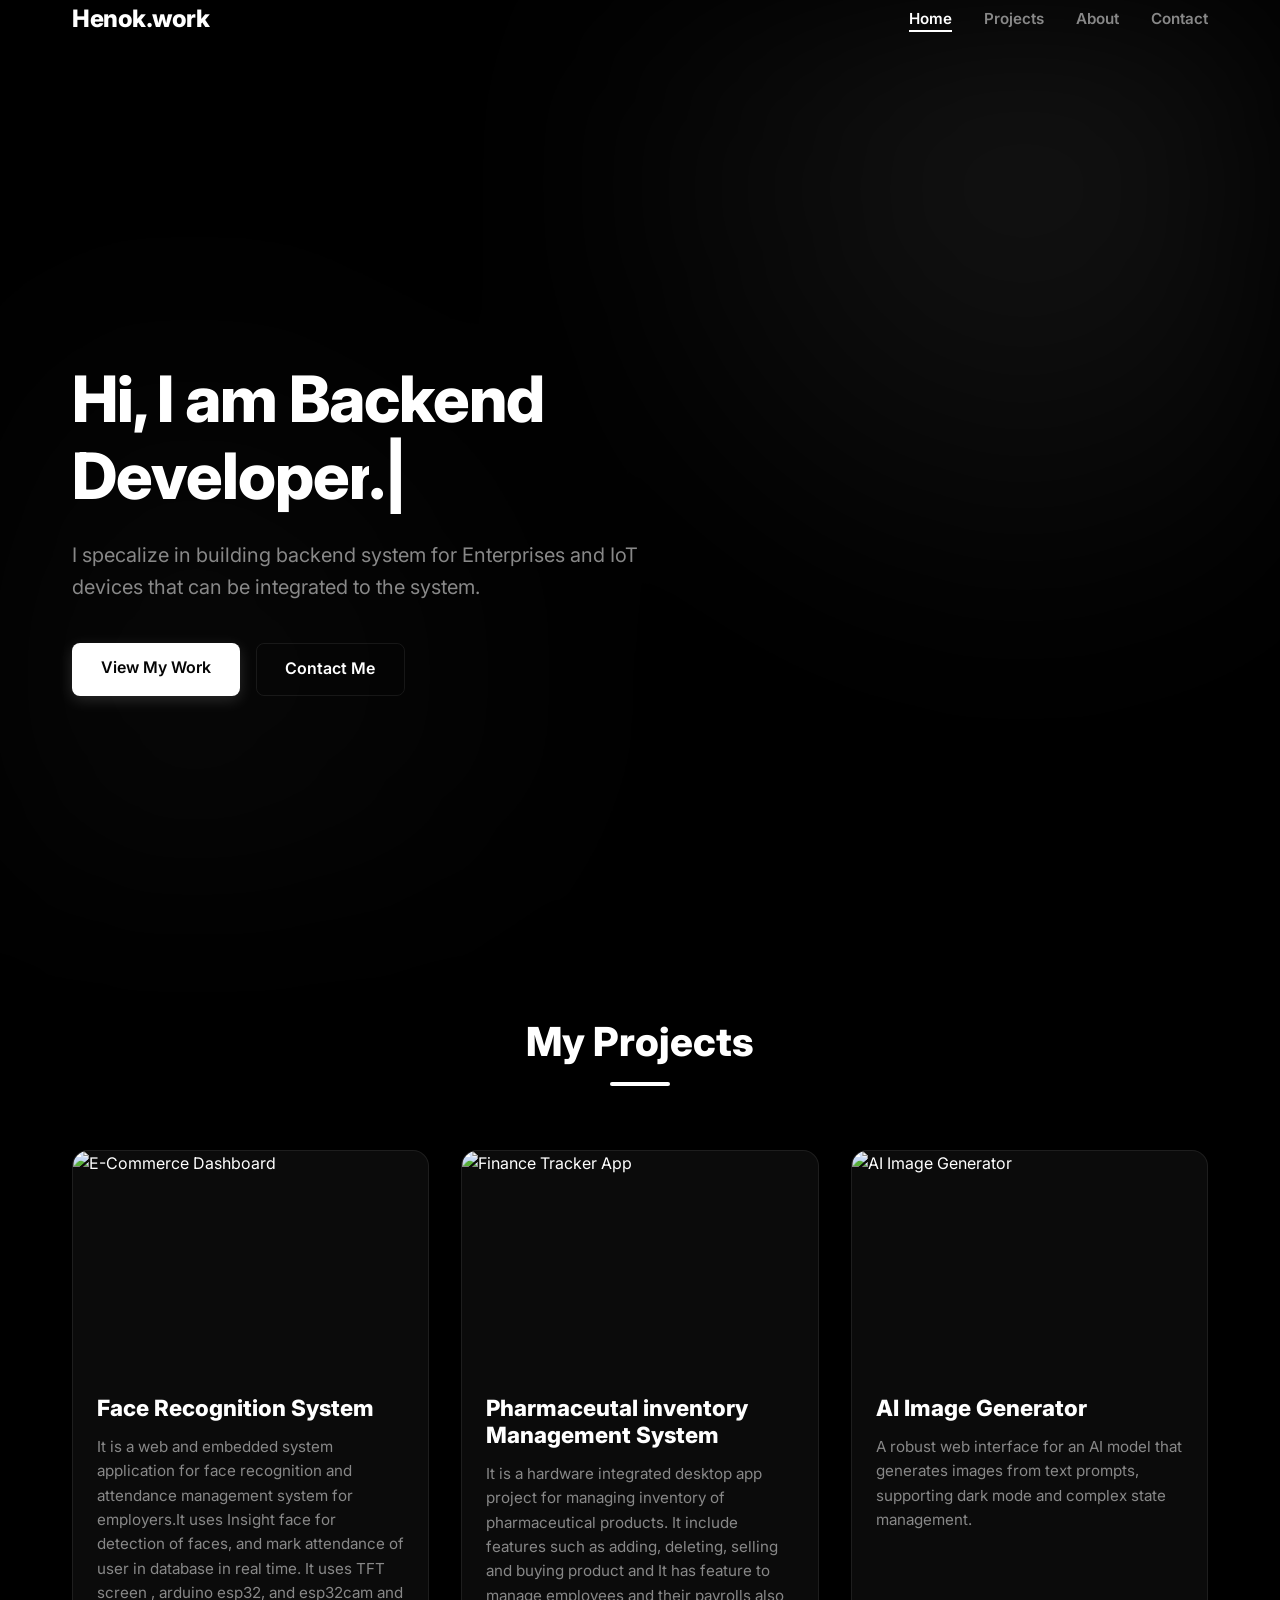
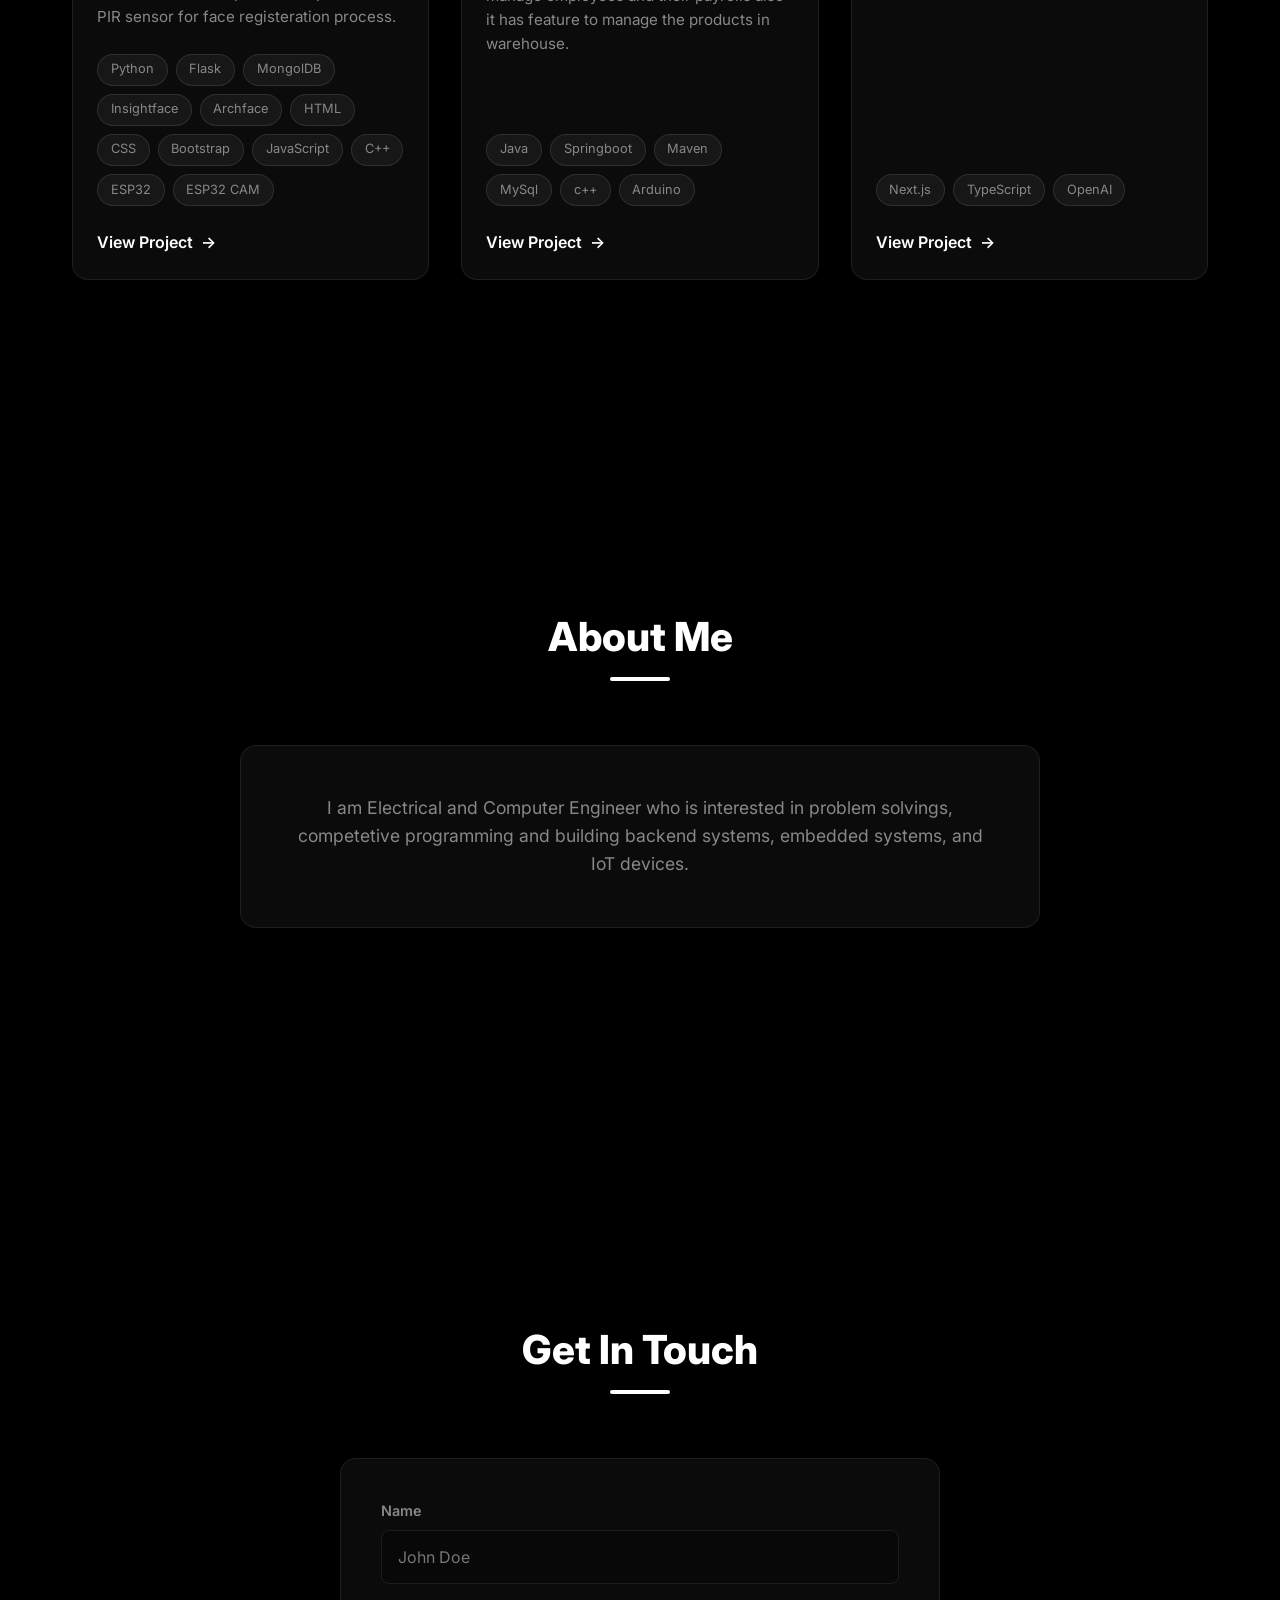
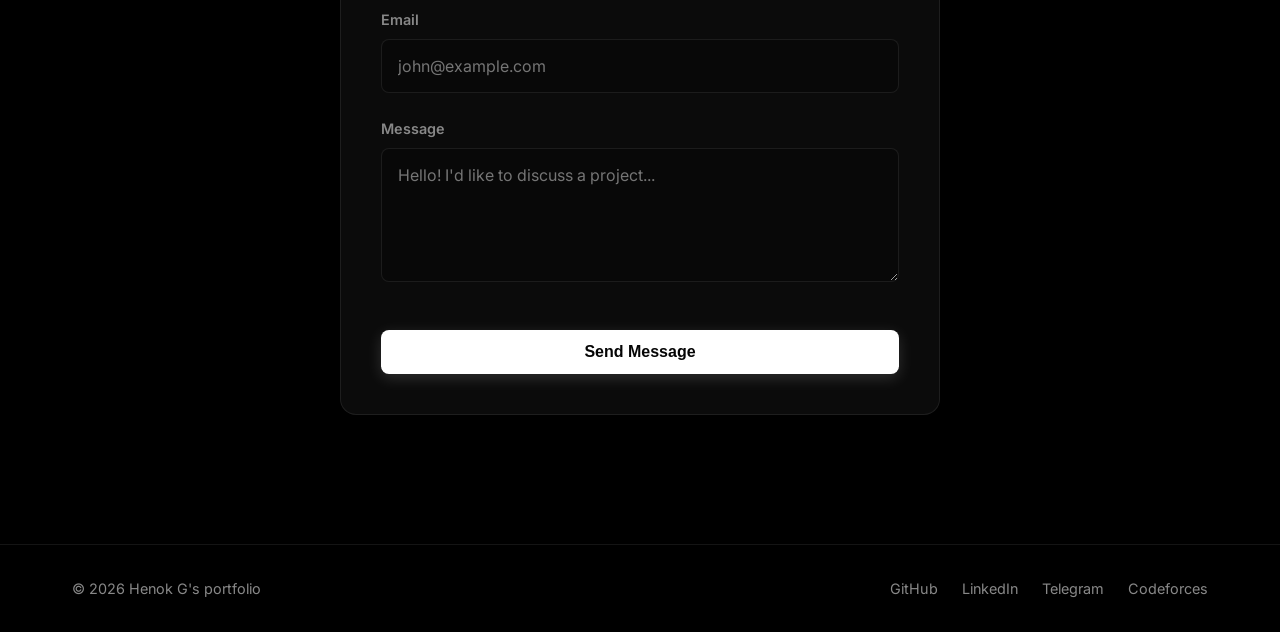
==== index.html @ 4f3e9f21 "minor fixes" ====
<!DOCTYPE html>
<html lang="en">
<head>
    <meta charset="UTF-8">
    <meta name="viewport" content="width=device-width, initial-scale=1.0">
    <title>Henok's.work</title>
    <link href="https://fonts.googleapis.com/css2?family=Inter:wght@300;400;600;800&display=swap" rel="stylesheet">
    <link rel="stylesheet" href="styles.css">
</head>
<body>
    <div class="scroll-progress"></div>
    <div class="background-mesh"></div

    <header class="glass-nav">
        <div class="nav-container">
            <a href="#home" class="logo">Henok.work</a>
            <nav>
                <ul class="nav-links">
                    <li><a href="#home">Home</a></li>
                    <li><a href="#projects">Projects</a></li>
                    <li><a href="#about">About</a></li>
                    <li><a href="#contact">Contact</a></li>
                </ul>
            </nav>
        </div>
    </header>

    <main>
        <section id="home" class="hero hidden">
            <div class="hero-content">
            <h1 class="headline"><span class="accent-text"></span></h1>
                <p class="bio">I specalize in building backend system for Enterprises and IoT devices that can be integrated to the system.</p>
                <div class="hero-actions">
                    <a href="#projects" class="btn primary-btn">View My Work</a>
                    <a href="#contact" class="btn secondary-btn">Contact Me</a>
                </div>
            </div>
        </section>

        <section id="projects" class="projects">
            <div class="section-header hidden">
                <h2>My Projects</h2>
                <div class="header-line"></div>
            </div>
            
            <div class="project-grid">
                <!-- Project Card 1 -->
                <div class="project-card hidden">
                    <div class="card-image-wrapper">
                        <img src="https://images.unsplash.com/photo-1555066931-4365d14bab8c?auto=format&fit=crop&q=80&w=800" alt="E-Commerce Dashboard" class="card-image">
                    </div>
                    <div class="card-content">
                        <h3>Face Recognition System</h3>
                        <p>
                            It is a web and embedded system application for face recognition and attendance management system for employers.It uses Insight face for detection 
                            of faces, and mark attendance of user in database in real time. It uses TFT screen , arduino esp32, and esp32cam and PIR sensor for face registeration process.
                        </p>
                        <div class="tags">
                            <span class="tag">Python</span>
                            <span class="tag">Flask</span>
                            <span class="tag">MongolDB</span>
                            <span class="tag">Insightface</span>
                            <span class="tag">Archface</span>
                            <span class="tag">HTML</span>
                            <span class="tag">CSS</span>
                            <span class="tag">Bootstrap</span>
                            <span class="tag">JavaScript</span>
                            <span class="tag">C++</span>
                            <span class="tag">ESP32</span>
                            <span class="tag">ESP32 CAM</span>
                        </div>
                        <a href="https://github.com/face-recognition-attendance-system1/class_attendance_system" class="view-project-link">View Project <span>&rarr;</span></a>
                    </div>
                </div>

                <!-- Project Card 2 -->
                <div class="project-card hidden" style="transition-delay: 100ms;">
                    <div class="card-image-wrapper">
                        <img src="https://images.unsplash.com/photo-1498050108023-c5249f4df085?auto=format&fit=crop&q=80&w=800" alt="Finance Tracker App" class="card-image">
                    </div>
                    <div class="card-content">
                        <h3>Pharmaceutal inventory Management System</h3>
                        <p>It is a hardware integrated desktop app project for managing  inventory of  pharmaceutical products. It  include features such as adding, deleting, selling and buying product 
                            and It has feature to manage employees and their payrolls also it has feature to manage the products in warehouse.
                        </p>
                        <div class="tags">
                            <span class="tag">Java</span>
                            <span class="tag">Springboot</span>
                            <span class="tag">Maven</span>
                            <span class="tag">MySql</span>
                            <span class="tag">c++</span>
                            <span class="tag">Arduino</span>
                        </div>
                        <a href="https://github.com/Henok0728/Pharmaceutal-inventory-management-system/" class="view-project-link">View Project <span>&rarr;</span></a>
                    </div>
                </div>

                <!-- Project Card 3 -->
                <div class="project-card hidden" style="transition-delay: 200ms;">
                    <div class="card-image-wrapper">
                        <img src="https://images.unsplash.com/photo-1551288049-bebda4e38f71?auto=format&fit=crop&q=80&w=800" alt="AI Image Generator" class="card-image">
                    </div>
                    <div class="card-content">
                        <h3>AI Image Generator</h3>
                        <p>A robust web interface for an AI model that generates images from text prompts, supporting dark mode and complex state management.</p>
                        <div class="tags">
                            <span class="tag">Next.js</span>
                            <span class="tag">TypeScript</span>
                            <span class="tag">OpenAI</span>
                        </div>
                        <a href="#" class="view-project-link">View Project <span>&rarr;</span></a>
                    </div>
                </div>
            </div>
        </section>

        <section id="about" class="about hidden">
            <div class="section-header">
                <h2>About Me</h2>
                <div class="header-line"></div>
            </div>
            <div class="about-content">
                <p>I am Electrical and Computer Engineer who is interested in problem solvings, competetive programming and building backend systems, embedded systems, and IoT devices.</p>
        </section>

        <section id="contact" class="contact hidden">
            <div class="section-header">
                <h2>Get In Touch</h2>
                <div class="header-line"></div>
            </div>
            <div class="contact-container">
                <form class="contact-form">
                    <div class="input-group">
                        <label for="name">Name</label>
                        <input type="text" id="name" required placeholder="John Doe">
                    </div>
                    <div class="input-group">
                        <label for="email">Email</label>
                        <input type="email" id="email" required placeholder="john@example.com">
                    </div>
                    <div class="input-group">
                        <label for="message">Message</label>
                        <textarea id="message" rows="5" required placeholder="Hello! I'd like to discuss a project..."></textarea>
                    </div>
                    <button type="submit" class="btn primary-btn submit-btn">Send Message</button>
                </form>
            </div>
        </section>
    </main>

    <footer>
        <div class="footer-content">
            <p>&copy; 2026 Henok G's portfolio</p>
            <div class="social-links">
                <a href="https://github.com/Henok0728">GitHub</a>
                <a href="https://www.linkedin.com/in/henokgizawnigatu">LinkedIn</a>
                <a href="https://t.me/henokastr">Telegram</a>
                <a href="https://codeforces.com/profile/henok.ugr-0728-16">Codeforces</a>
                
             
            </div>
        </div>
    </footer>

    <script src="script.js"></script>
</body>
</html>
---- styles.css ----
:root {
    /* Pure Monochromatic Base */
    --bg-color: #000000; /* Absolute pitch black */
    --surface-color: rgba(15, 15, 15, 0.75); /* Deep charcoal surface */
    --surface-border: rgba(255, 255, 255, 0.08); /* Subtle white border line */

    --text-primary: #ffffff; /* Stark white */
    --text-secondary: #888888; /* Mid-tone gray for balance */
    --text-disabled: #444444; /* Dark gray for muted elements */

    --accent-color: #ffffff; /* White is the new high-contrast accent */
    --accent-glow: rgba(255, 255, 255, 0.15); /* Soft, elegant white mist instead of neon */
    --accent-hover: #e5e5e5; /* Off-white / light gray for interactive states */


    --gradient-text: linear-gradient(180deg, #ffffff 0%, #a3a3a3 100%); /* Premium metallic text gradient */
    --gradient-surface: linear-gradient(135deg, rgba(255, 255, 255, 0.05) 0%, rgba(255, 255, 255, 0.01) 100%); /* Glossy glassmorphism */
    --gradient-glow: linear-gradient(90deg, rgba(255, 255, 255, 0.1) 0%, rgba(255, 255, 255, 0) 100%);

    --nav-height: 80px;
    --font-family: 'Inter', sans-serif;
    --transition-smooth: 0.4s cubic-bezier(0.25, 1, 0.5, 1);
}
* {
    margin: 0;
    padding: 0;
    box-sizing: border-box;
}

html {
    scroll-behavior: smooth;
    scrollbar-width: none; /* Firefox */
    -ms-overflow-style: none; /* Internet Explorer 10+ */
}

/* Hide scrollbar for Chrome, Safari and Opera */
html::-webkit-scrollbar {
    display: none;
}

body {
    font-family: var(--font-family);
    background-color: var(--bg-color);
    color: var(--text-primary);
    line-height: 1.6;
    overflow-x: hidden;
    position: relative;
}

/* Background Animated Gradient Mesh */
.background-mesh {
    position: fixed;
    top: 0;
    left: 0;
    width: 100vw;
    height: 100vh;
    z-index: -1;
    /* Pure monochromatic ambient lighting */
    background: 
        /* Soft, bright white spotlight from the top right */
        radial-gradient(circle at 80% 20%, rgba(255, 255, 255, 0.08) 0%, transparent 40%),
        /* Deep, velvety dark-gray glow from the bottom left to add depth */
        radial-gradient(circle at 15% 75%, rgba(255, 255, 255, 0.03) 0%, transparent 35%),
        /* Base background color injection */
        var(--bg-color);
    filter: blur(80px); /* Slightly increased blur for an ultra-smooth silk effect */
    animation: meshFlow 25s ease-in-out infinite alternate;
}

@keyframes meshFlow {
    0% {
        background-position: 0% 0%;
        transform: scale(1);
    }
    50% {
        /* Gently shifts the light source locations over time */
        background-position: 10% -5%;
        transform: scale(1.05); /* Subtle pulsing depth */
    }
    100% {
        background-position: -5% 10%;
        transform: scale(0.98);
    }
}

@keyframes meshFlow {
    0% { transform: scale(1) translate(0, 0); }
    50% { transform: scale(1.1) translate(5%, 5%); }
    100% { transform: scale(1) translate(-5%, -5%); }
}

/* Scroll Progress Bar */
.scroll-progress {
    position: fixed;
    top: 0;
    left: 0;
    height: 4px;
    background: linear-gradient(90deg, #38bdf8, var(--accent-color));
    width: 0%;
    z-index: 1000;
    transition: width 0.1s ease;
}

/* Typography */
h1, h2, h3 {
    font-weight: 800;
    line-height: 1.2;
}

.accent-text {
    background:  var(--accent-color);
    -webkit-background-clip: text;
    -webkit-text-fill-color: transparent;
}

/* Header / Glassmorphism Nav */
.glass-nav {
    position: fixed;
    top: 0;
    width: 100%;
    height: var(--nav-height);
    background: rgba(5, 5, 5, 0.7);
    backdrop-filter: blur(12px);
    -webkit-backdrop-filter: blur(12px);
    border-bottom: 1px solid var(--surface-border);
    z-index: 100;
    transition: var(--transition-smooth);
}

.nav-container {
    max-width: 1200px;
    margin: 0 auto;
    padding: 0 2rem;
    height: 100%;
    display: flex;
    justify-content: space-between;
    align-items: center;
}

.logo {
    font-size: 1.5rem;
    font-weight: 800;
    color: var(--text-primary);
    text-decoration: none;
    letter-spacing: -0.5px;
}

.nav-links {
    list-style: none;
    display: flex;
    gap: 2rem;
}

.nav-links a {
    color: var(--text-secondary);
    text-decoration: none;
    font-weight: 600;
    font-size: 0.95rem;
    transition: color 0.3s ease;
    position: relative;
}

.nav-links a:hover, .nav-links a.active {
    color: var(--text-primary);
}

.nav-links a::after {
    content: '';
    position: absolute;
    bottom: -4px;
    left: 0;
    width: 0;
    height: 2px;
    background: var(--accent-color);
    transition: width 0.3s ease;
}

.nav-links a:hover::after, .nav-links a.active::after {
    width: 100%;
}

/* Main Layout */
main {
    max-width: 1200px;
    margin: 0 auto;
    padding: 0 2rem;
}

section {
    min-height: 100vh;
    padding-top: var(--nav-height);
    display: flex;
    flex-direction: column;
    justify-content: center;
}

.section-header {
    margin-bottom: 4rem;
    text-align: center;
}

.section-header h2 {
    font-size: 2.5rem;
    margin-bottom: 1rem;
}

.header-line {
    width: 60px;
    height: 4px;
    background: var(--accent-color);
    margin: 0 auto;
    border-radius: 2px;
}

/* Buttons */
.btn {
    display: inline-block;
    padding: 0.8rem 1.8rem;
    border-radius: 8px;
    font-weight: 600;
    text-decoration: none;
    transition: all 0.3s ease;
    cursor: pointer;
    border: none;
    font-size: 1rem;
}

.primary-btn {
    background: var(--accent-color);
    color: #050505;
    box-shadow: 0 4px 15px var(--accent-glow);
}

.primary-btn:hover {
    background: var(--accent-hover);
    transform: translateY(-2px);
    box-shadow: 0 6px 20px var(--accent-glow);
}

.secondary-btn {
    background: transparent;
    color: var(--text-primary);
    border: 1px solid var(--surface-border);
}

.secondary-btn:hover {
    border-color: var(--accent-color);
    background: rgba(139, 92, 246, 0.1);
}

/* Hero Section */
.hero-content {
    max-width: 800px;
}

.headline {
    font-size: clamp(3rem, 5vw, 4.5rem);
    margin-bottom: 1.5rem;
    letter-spacing: -1px;
}

.headline::after {
    content: '|';
    animation: blink 1s step-end infinite;
    color: var(--accent-color);
}

@keyframes blink {
    0%, 100% { opacity: 1; }
    50% { opacity: 0; }
}

.bio {
    font-size: 1.25rem;
    color: var(--text-secondary);
    margin-bottom: 2.5rem;
    max-width: 600px;
}

.hero-actions {
    display: flex;
    gap: 1rem;
}

/* Projects Grid */
.project-grid {
    display: grid;
    grid-template-columns: repeat(auto-fit, minmax(320px, 1fr));
    gap: 2rem;
}

/* 3D Perspective Container */
.project-card {
    background: var(--surface-color);
    border: 1px solid var(--surface-border);
    border-radius: 16px;
    overflow: hidden;
    backdrop-filter: blur(10px);
    display: flex;
    flex-direction: column;
    /* For 3D Tilt */
    transform-style: preserve-3d;
    perspective: 1000px;
    transition: border-color 0.4s ease, box-shadow 0.4s ease, transform 0.5s ease;
}

.project-card:hover {
    border-color: var(--accent-color);
    box-shadow: 0 20px 40px rgba(0, 0, 0, 0.4), 0 0 20px var(--accent-glow);
}

.card-image-wrapper {
    width: 100%;
    height: 220px;
    overflow: hidden;
}

.card-image {
    width: 100%;
    height: 100%;
    object-fit: cover;
    transition: transform 0.6s ease;
}

.project-card:hover .card-image {
    transform: scale(1.08);
}

.card-content {
    padding: 1.5rem;
    flex-grow: 1;
    display: flex;
    flex-direction: column;
}

.card-content h3 {
    font-size: 1.4rem;
    margin-bottom: 0.8rem;
}

.card-content p {
    color: var(--text-secondary);
    font-size: 0.95rem;
    margin-bottom: 1.5rem;
    flex-grow: 1;
}

.tags {
    display: flex;
    flex-wrap: wrap;
    gap: 0.5rem;
    margin-bottom: 1.5rem;
}

.tag {
    font-size: 0.8rem;
    padding: 0.3rem 0.8rem;
    background: rgba(255, 255, 255, 0.05);
    border: 1px solid rgba(255, 255, 255, 0.1);
    border-radius: 20px;
    color: var(--text-secondary);
}

.view-project-link {
    color: var(--accent-color);
    text-decoration: none;
    font-weight: 600;
    display: inline-flex;
    align-items: center;
    transition: color 0.3s ease;
    margin-top: auto;
}

.view-project-link span {
    margin-left: 0.5rem;
    transition: transform 0.3s ease;
}

.view-project-link:hover {
    color: var(--accent-hover);
}

.view-project-link:hover span {
    transform: translateX(5px);
}

/* About Section */
.about-content {
    background: var(--surface-color);
    border: 1px solid var(--surface-border);
    border-radius: 16px;
    padding: 3rem;
    text-align: center;
    backdrop-filter: blur(10px);
    max-width: 800px;
    margin: 0 auto;
}

.about-content p {
    font-size: 1.1rem;
    color: var(--text-secondary);
}

/* Contact Form */
.contact-container {
    max-width: 600px;
    margin: 0 auto;
    width: 100%;
}

.contact-form {
    background: var(--surface-color);
    border: 1px solid var(--surface-border);
    border-radius: 16px;
    padding: 2.5rem;
    backdrop-filter: blur(10px);
}

.input-group {
    margin-bottom: 1.5rem;
}

.input-group label {
    display: block;
    margin-bottom: 0.5rem;
    font-weight: 600;
    color: var(--text-secondary);
    font-size: 0.9rem;
}

.input-group input,
.input-group textarea {
    width: 100%;
    padding: 1rem;
    background: rgba(0, 0, 0, 0.2);
    border: 1px solid var(--surface-border);
    border-radius: 8px;
    color: var(--text-primary);
    font-family: inherit;
    font-size: 1rem;
    transition: var(--transition-smooth);
}

.input-group input:focus,
.input-group textarea:focus {
    outline: none;
    border-color: var(--accent-color);
    box-shadow: 0 0 0 3px rgba(139, 92, 246, 0.2);
}

.submit-btn {
    width: 100%;
    margin-top: 1rem;
}

/* Footer */
footer {
    padding: 2rem 0;
    border-top: 1px solid var(--surface-border);
    margin-top: 4rem;
}

.footer-content {
    max-width: 1200px;
    margin: 0 auto;
    padding: 0 2rem;
    display: flex;
    justify-content: space-between;
    align-items: center;
    flex-wrap: wrap;
    gap: 1rem;
}

.footer-content p {
    color: var(--text-secondary);
    font-size: 0.9rem;
}

.social-links {
    display: flex;
    gap: 1.5rem;
}

.social-links a {
    color: var(--text-secondary);
    text-decoration: none;
    font-size: 0.9rem;
    transition: color 0.3s ease;
}

.social-links a:hover {
    color: var(--text-primary);
}

/* Scroll Animations using hidden classes */
.hidden {
    opacity: 0;
    transform: translateY(40px);
    transition: opacity 0.8s cubic-bezier(0.5, 0, 0, 1), transform 0.8s cubic-bezier(0.5, 0, 0, 1);
}

.show {
    opacity: 1;
    transform: translateY(0);
}

/* Responsive */
@media (max-width: 768px) {
    .nav-links {
        gap: 1rem;
    }
    .nav-links a {
        font-size: 0.85rem;
    }
    .logo {
        font-size: 1.2rem;
    }
    .headline {
        font-size: 2.5rem;
    }
    .hero-actions {
        flex-direction: column;
    }
    .contact-form {
        padding: 1.5rem;
    }
}

@media (max-width: 480px) {
    .nav-links {
        display: none;
    }
}
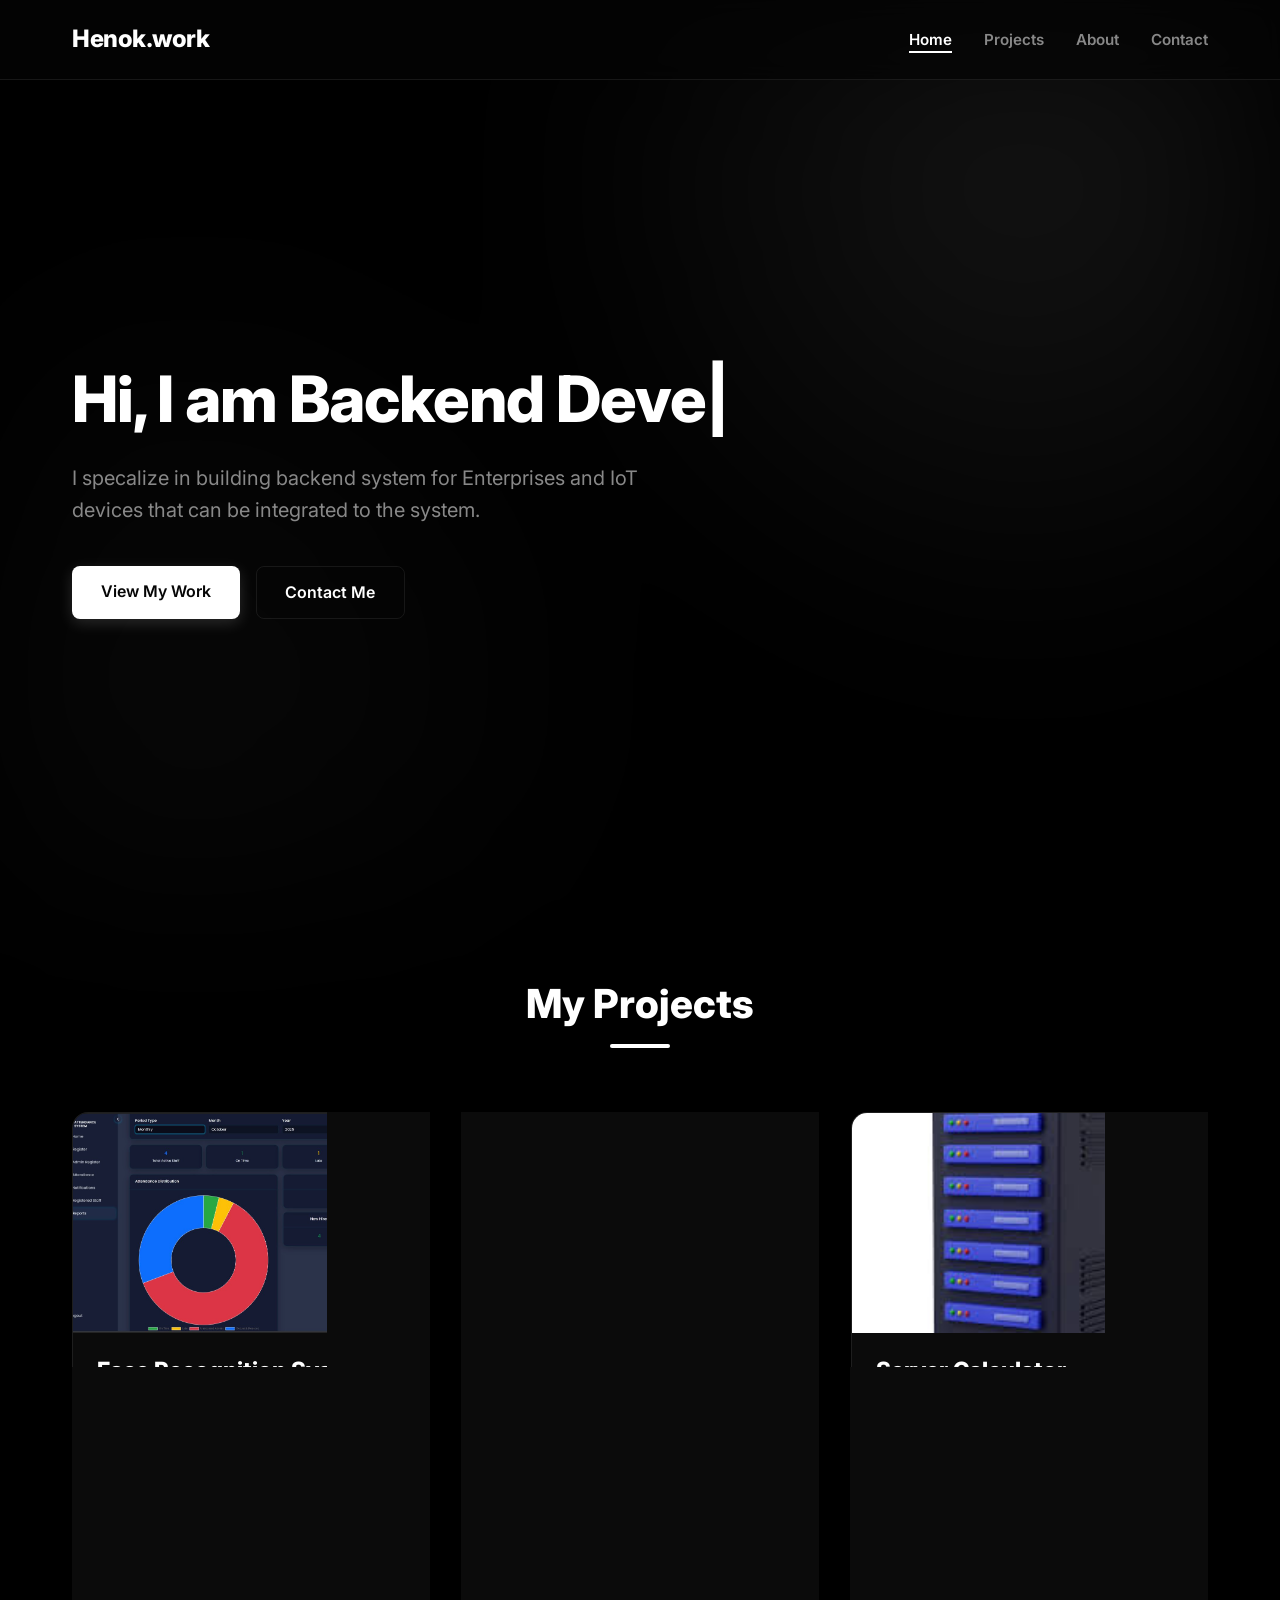
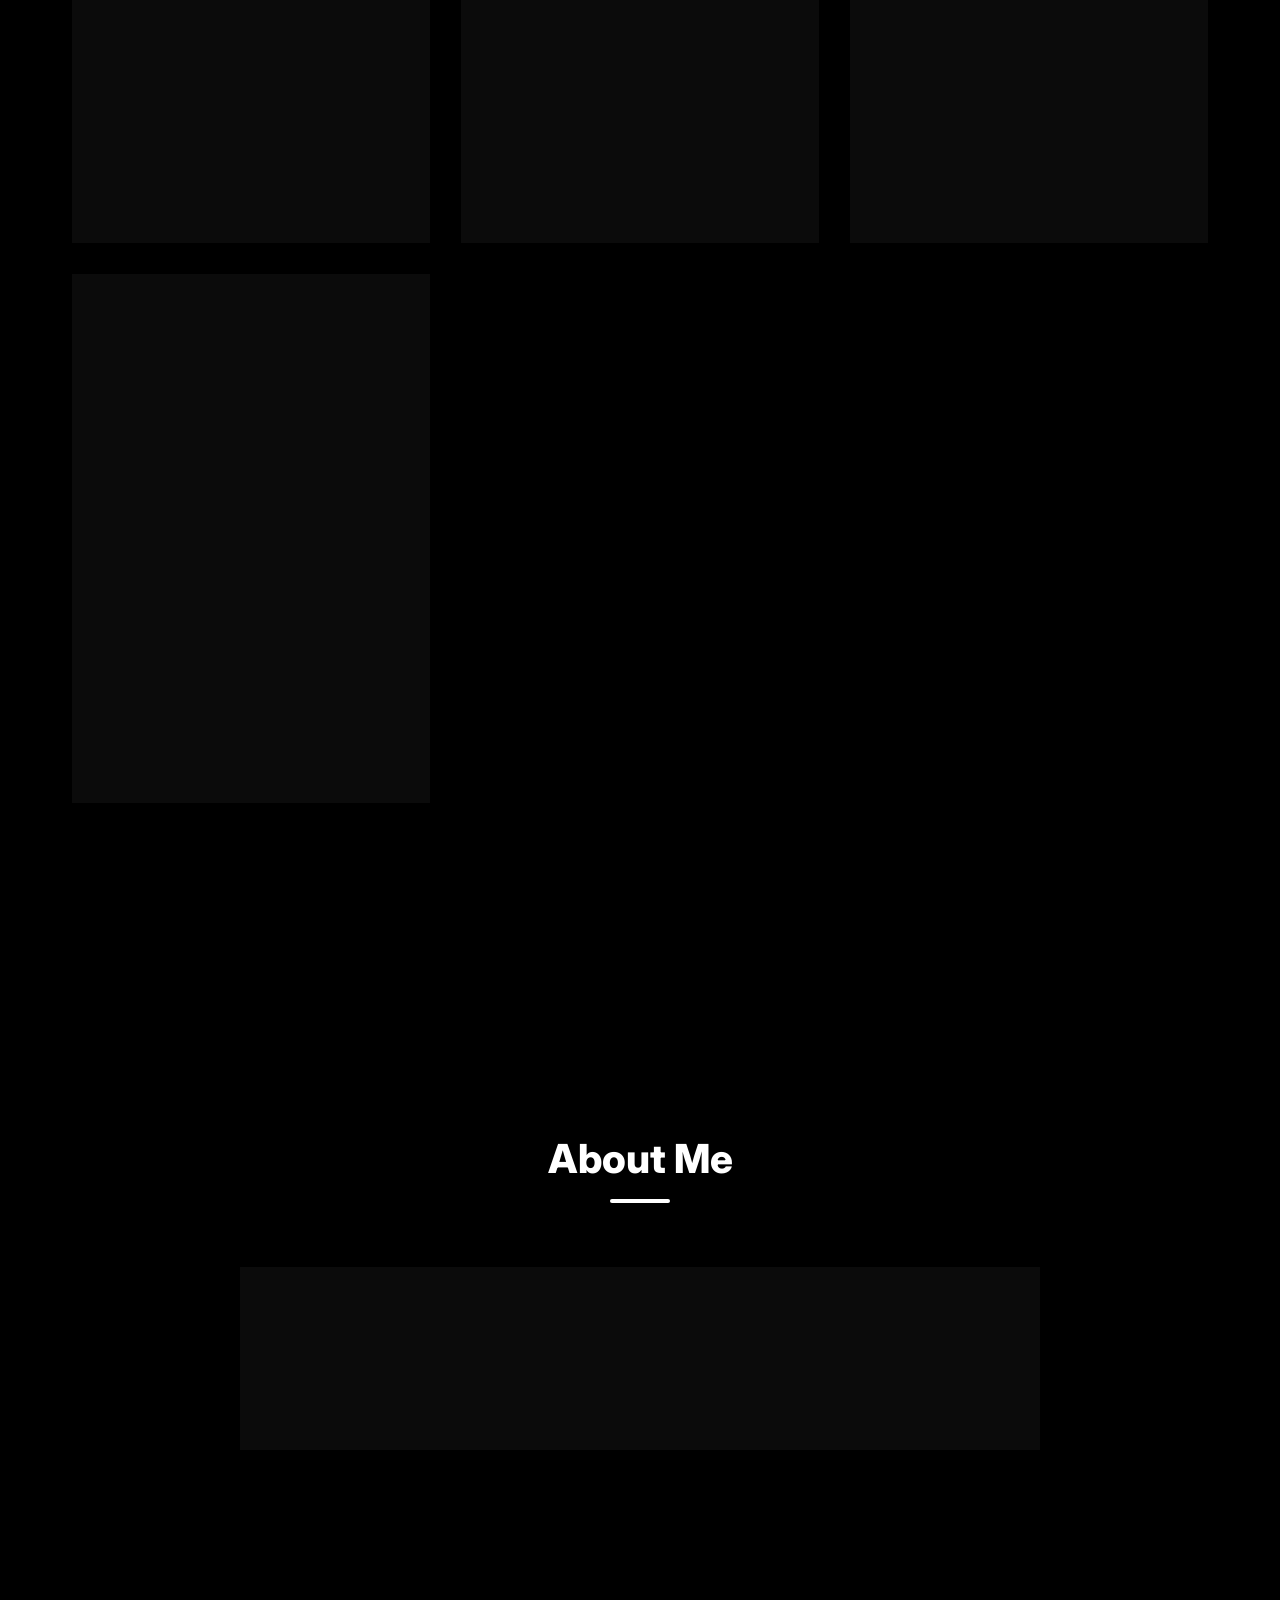
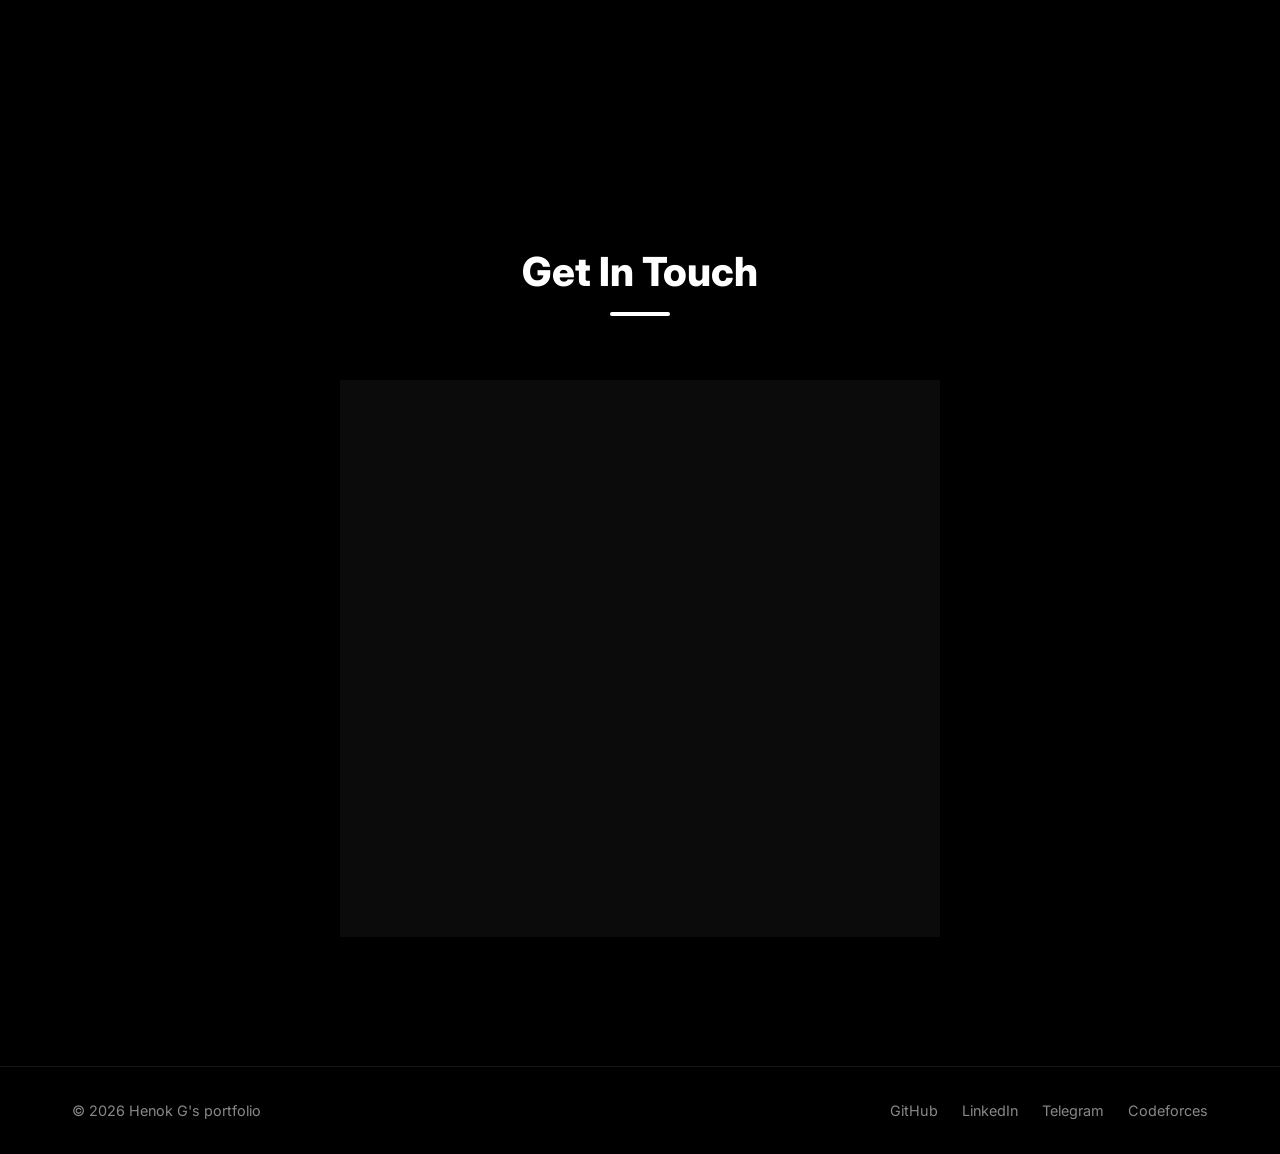
==== commit 898043cc: "finish the portfolio" ====
--- a/index.html
+++ b/index.html
@@ -6,10 +6,12 @@
     <title>Henok's.work</title>
     <link href="https://fonts.googleapis.com/css2?family=Inter:wght@300;400;600;800&display=swap" rel="stylesheet">
     <link rel="stylesheet" href="styles.css">
+    <!-- Favicon (replace 'favicon.ico' with your icon file path) -->
+    <link rel="icon" type="image/x-icon" href="favicon.ico">
 </head>
 <body>
     <div class="scroll-progress"></div>
-    <div class="background-mesh"></div
+    <div class="background-mesh"></div>
 
     <header class="glass-nav">
         <div class="nav-container">
@@ -47,7 +49,7 @@
                 <!-- Project Card 1 -->
                 <div class="project-card hidden">
                     <div class="card-image-wrapper">
-                        <img src="https://images.unsplash.com/photo-1555066931-4365d14bab8c?auto=format&fit=crop&q=80&w=800" alt="E-Commerce Dashboard" class="card-image">
+                        <img src="images/face-reco.png" alt="Main page of face-recognition-attendance-system" class="card-image">
                     </div>
                     <div class="card-content">
                         <h3>Face Recognition System</h3>
@@ -76,7 +78,7 @@
                 <!-- Project Card 2 -->
                 <div class="project-card hidden" style="transition-delay: 100ms;">
                     <div class="card-image-wrapper">
-                        <img src="https://images.unsplash.com/photo-1498050108023-c5249f4df085?auto=format&fit=crop&q=80&w=800" alt="Finance Tracker App" class="card-image">
+                        <img src="images/inventory-management.png" alt="home page" class="card-image">
                     </div>
                     <div class="card-content">
                         <h3>Pharmaceutal inventory Management System</h3>
@@ -98,17 +100,37 @@
                 <!-- Project Card 3 -->
                 <div class="project-card hidden" style="transition-delay: 200ms;">
                     <div class="card-image-wrapper">
-                        <img src="https://images.unsplash.com/photo-1551288049-bebda4e38f71?auto=format&fit=crop&q=80&w=800" alt="AI Image Generator" class="card-image">
+                        <img src="images/server.jpeg" alt="server-calculator" class="card-image">
                     </div>
                     <div class="card-content">
-                        <h3>AI Image Generator</h3>
-                        <p>A robust web interface for an AI model that generates images from text prompts, supporting dark mode and complex state management.</p>
+                        <h3>Server Calculator</h3>
+                        <p>Simple TCP socket and multithreading project between Server and Client where Server job is to calculate the results
+                            the client is asking 
+                        </p>
                         <div class="tags">
-                            <span class="tag">Next.js</span>
-                            <span class="tag">TypeScript</span>
-                            <span class="tag">OpenAI</span>
+                            <span class="tag">Java</span>
+                            <span class="tag">Socket</span>        
                         </div>
-                        <a href="#" class="view-project-link">View Project <span>&rarr;</span></a>
+                        <a href="https://github.com/Henok0728/server-calculator" class="view-project-link">View Project <span>&rarr;</span></a>
+                    </div>
+                </div>
+                   <!-- Project Card 3 -->
+                <div class="project-card hidden" style="transition-delay: 200ms;">
+                    <div class="card-image-wrapper">
+                        <img src="images/server.jpeg" alt="Lodge-Link" class="card-image">
+                    </div>
+                    <div class="card-content">
+                        <h3>Lodge Link</h3>
+                        <p>A generally a middleware between hotels and customers who is looking for booking hotels.
+                        </p>
+                        <div class="tags">
+                            <span class="tag">Typescript</span>
+                            <span class="tag">Fastapi</span>               
+                            <span class="tag">React</span>
+                            <span class="tag">Sqlalchemy</span> 
+                                    
+                        </div>
+                        <a href="https://github.com/Henok0728/server-calculator" class="view-project-link">View Project <span>&rarr;</span></a>
                     </div>
                 </div>
             </div>
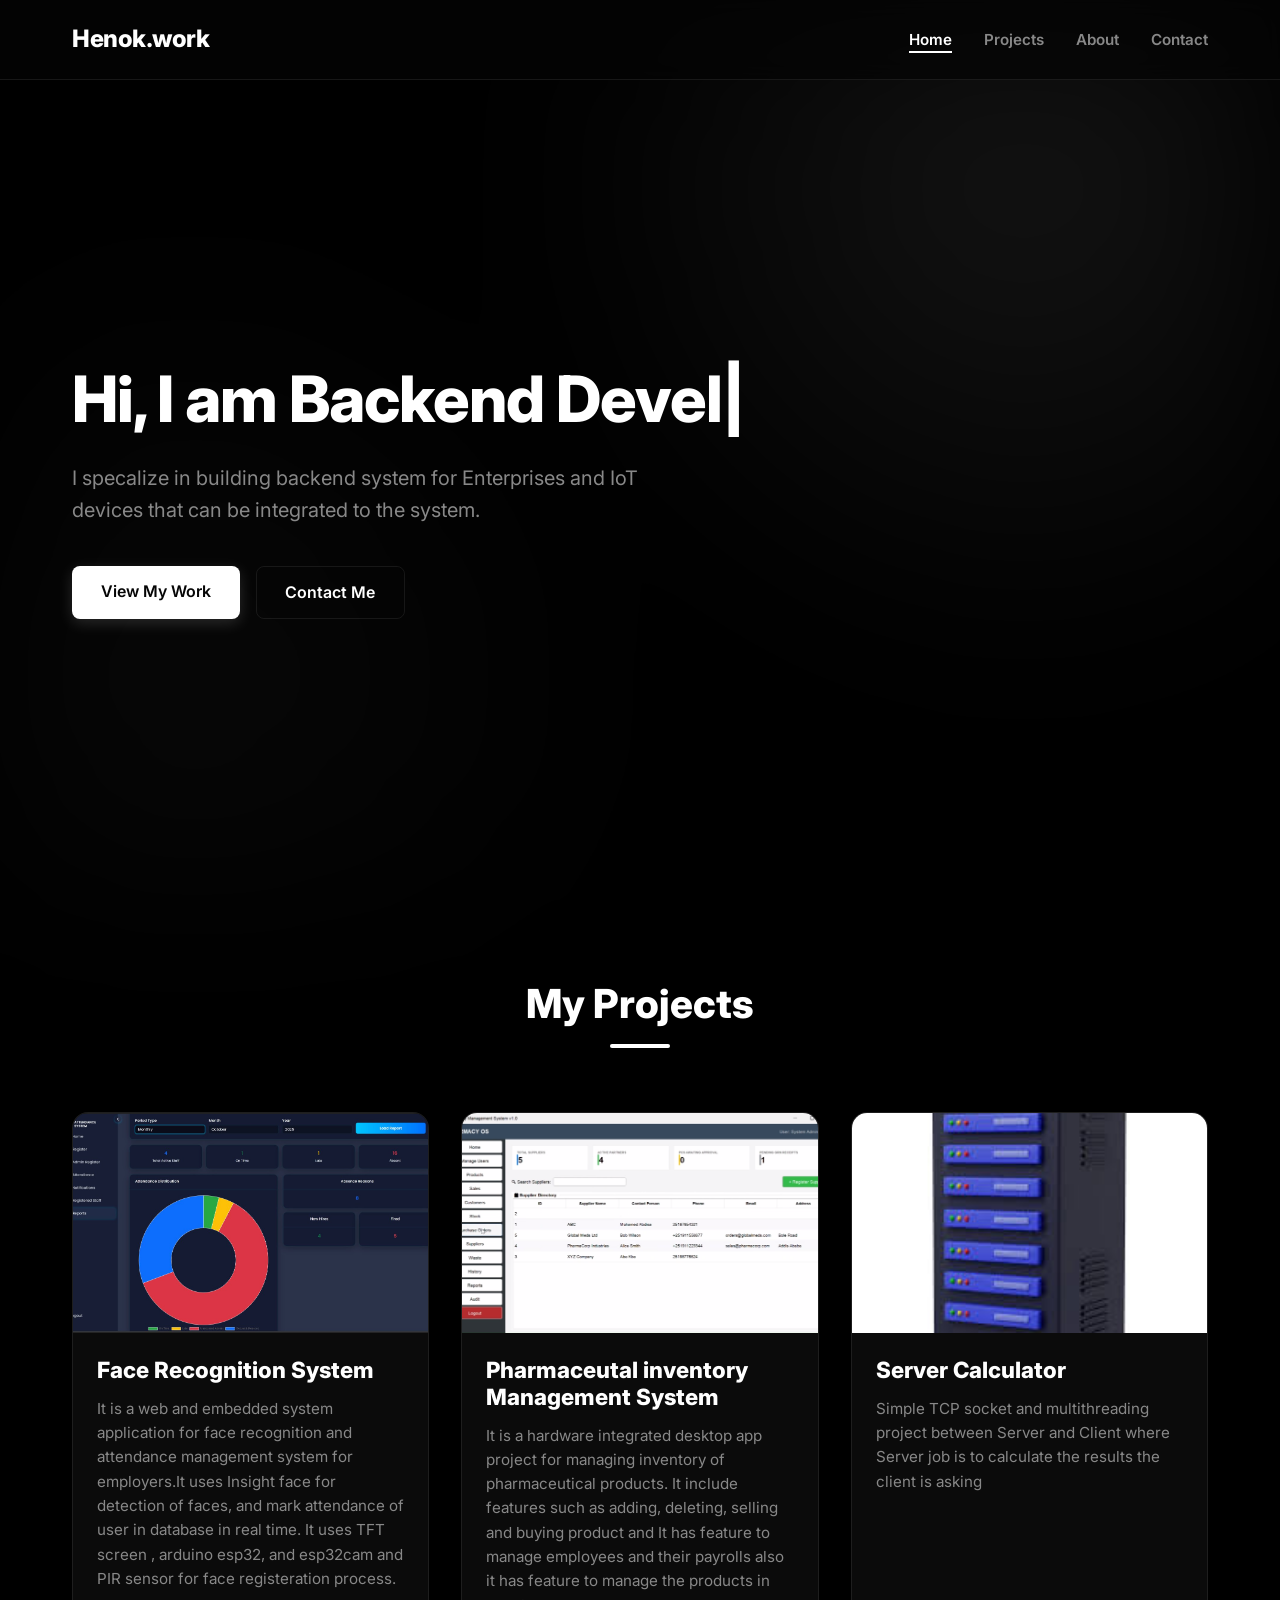
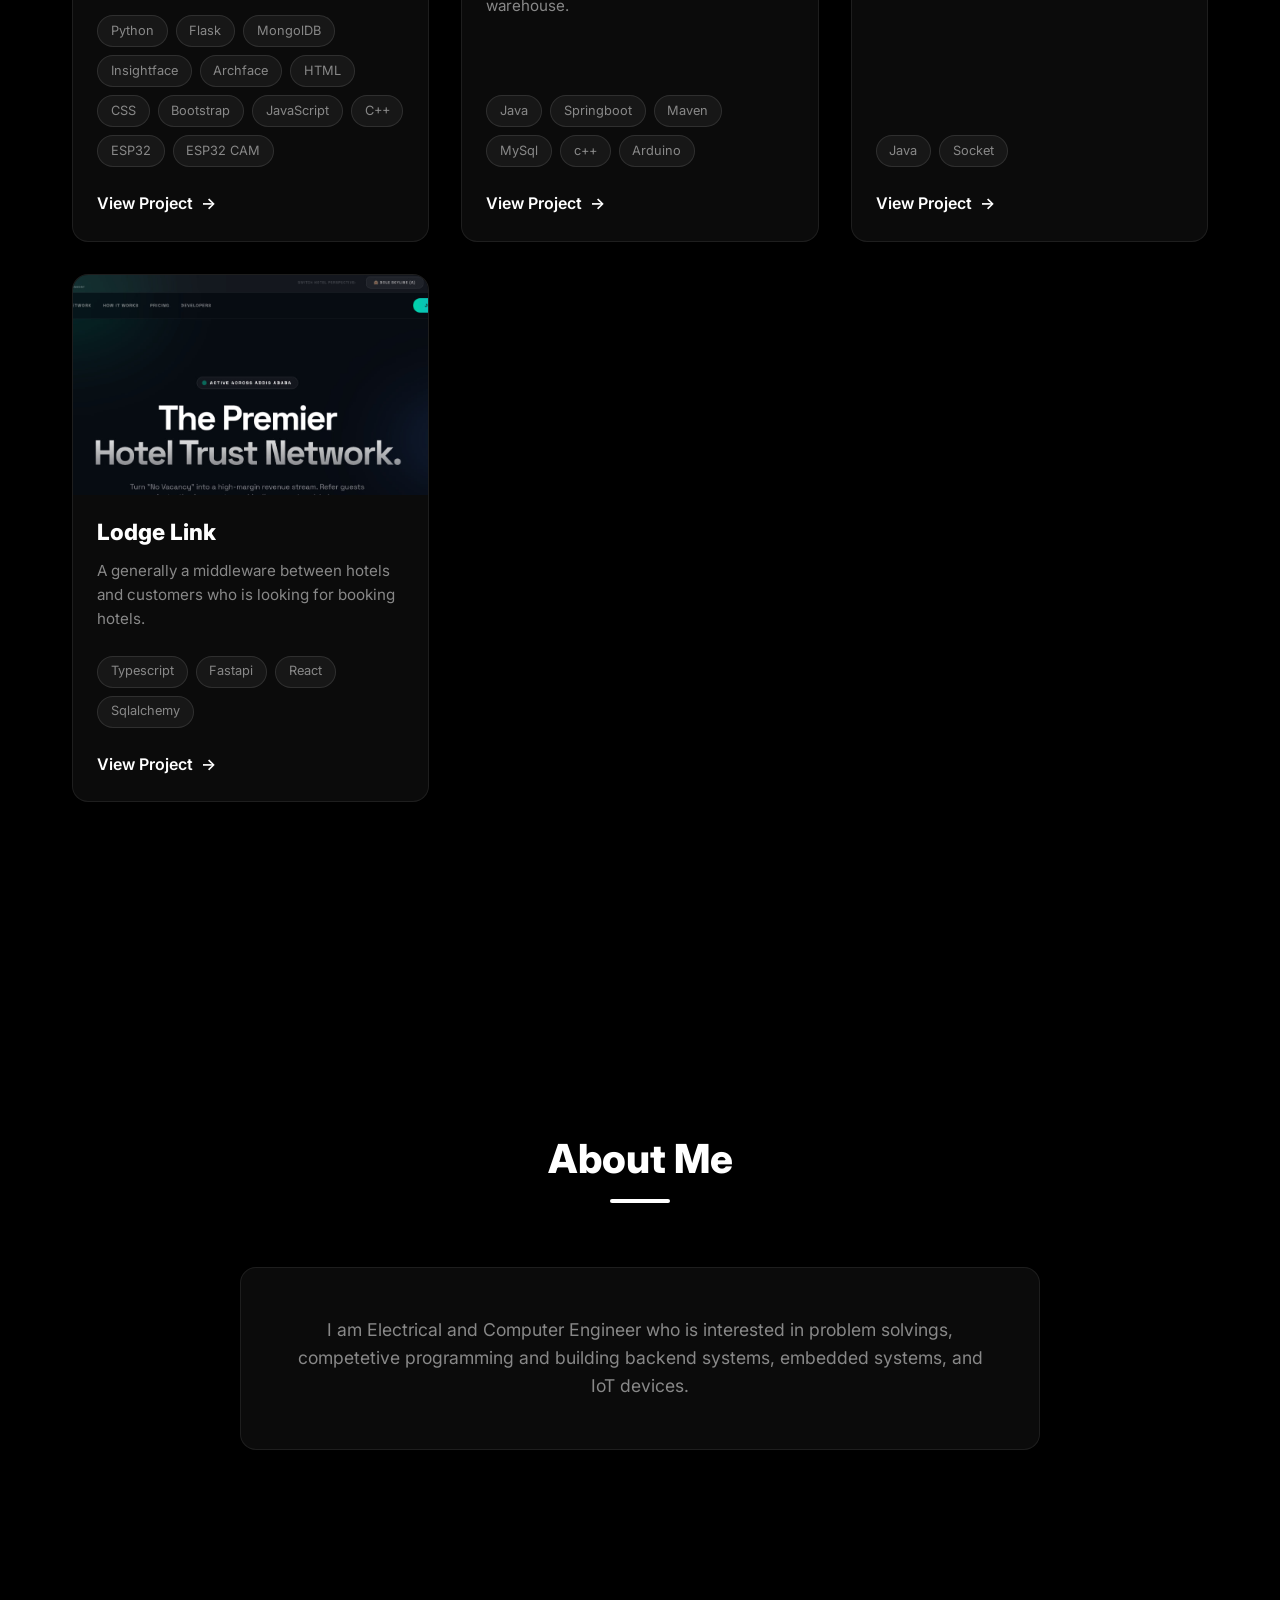
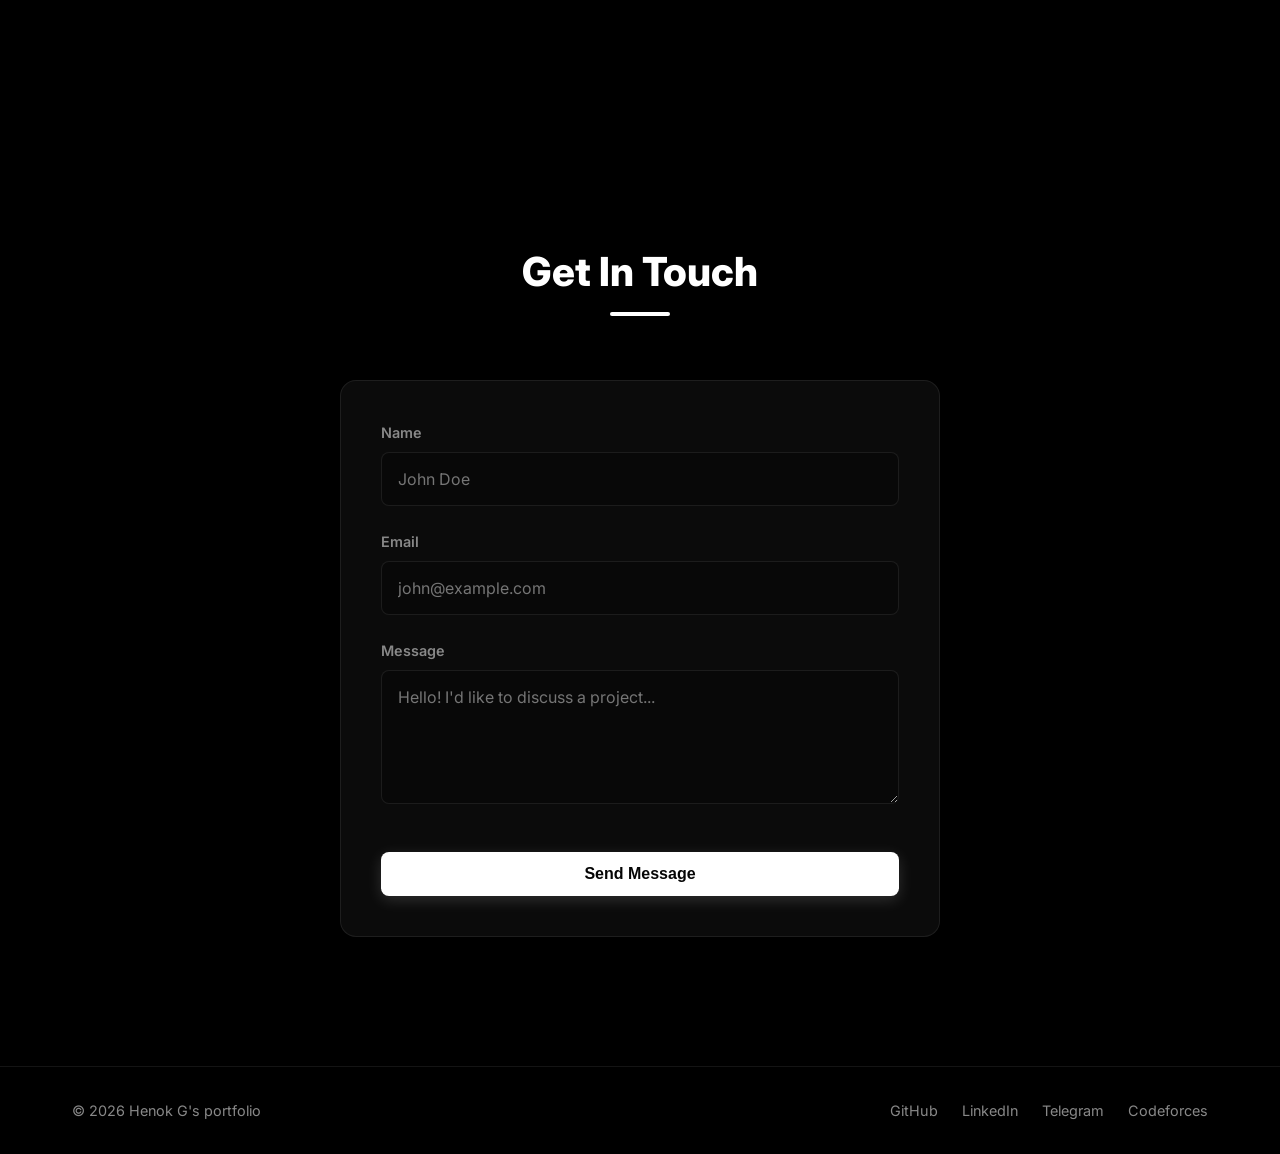
==== commit b43dc6b3: "icon needed" ====
--- a/index.html
+++ b/index.html
@@ -7,7 +7,7 @@
     <link href="https://fonts.googleapis.com/css2?family=Inter:wght@300;400;600;800&display=swap" rel="stylesheet">
     <link rel="stylesheet" href="styles.css">
     <!-- Favicon (replace 'favicon.ico' with your icon file path) -->
-    <link rel="icon" type="image/x-icon" href="favicon.ico">
+    <link rel="icon" type="image/x-icon" href="images/hardware.jpg">
 </head>
 <body>
     <div class="scroll-progress"></div>
@@ -93,7 +93,7 @@
                             <span class="tag">c++</span>
                             <span class="tag">Arduino</span>
                         </div>
-                        <a href="https://github.com/Henok0728/Pharmaceutal-inventory-management-system/" class="view-project-link">View Project <span>&rarr;</span></a>
+                        <a href="https://github.com/Henok0728/Pharmaceutal-inventory-management-system" class="view-project-link">View Project <span>&rarr;</span></a>
                     </div>
                 </div>
 
@@ -117,7 +117,7 @@
                    <!-- Project Card 3 -->
                 <div class="project-card hidden" style="transition-delay: 200ms;">
                     <div class="card-image-wrapper">
-                        <img src="images/server.jpeg" alt="Lodge-Link" class="card-image">
+                        <img src="images/Lodge-link.jpg" alt="Lodge-Link" class="card-image">
                     </div>
                     <div class="card-content">
                         <h3>Lodge Link</h3>
@@ -130,7 +130,7 @@
                             <span class="tag">Sqlalchemy</span> 
                                     
                         </div>
-                        <a href="https://github.com/Henok0728/server-calculator" class="view-project-link">View Project <span>&rarr;</span></a>
+                        <a href="https://github.com/Henok0728/arada" class="view-project-link">View Project <span>&rarr;</span></a>
                     </div>
                 </div>
             </div>
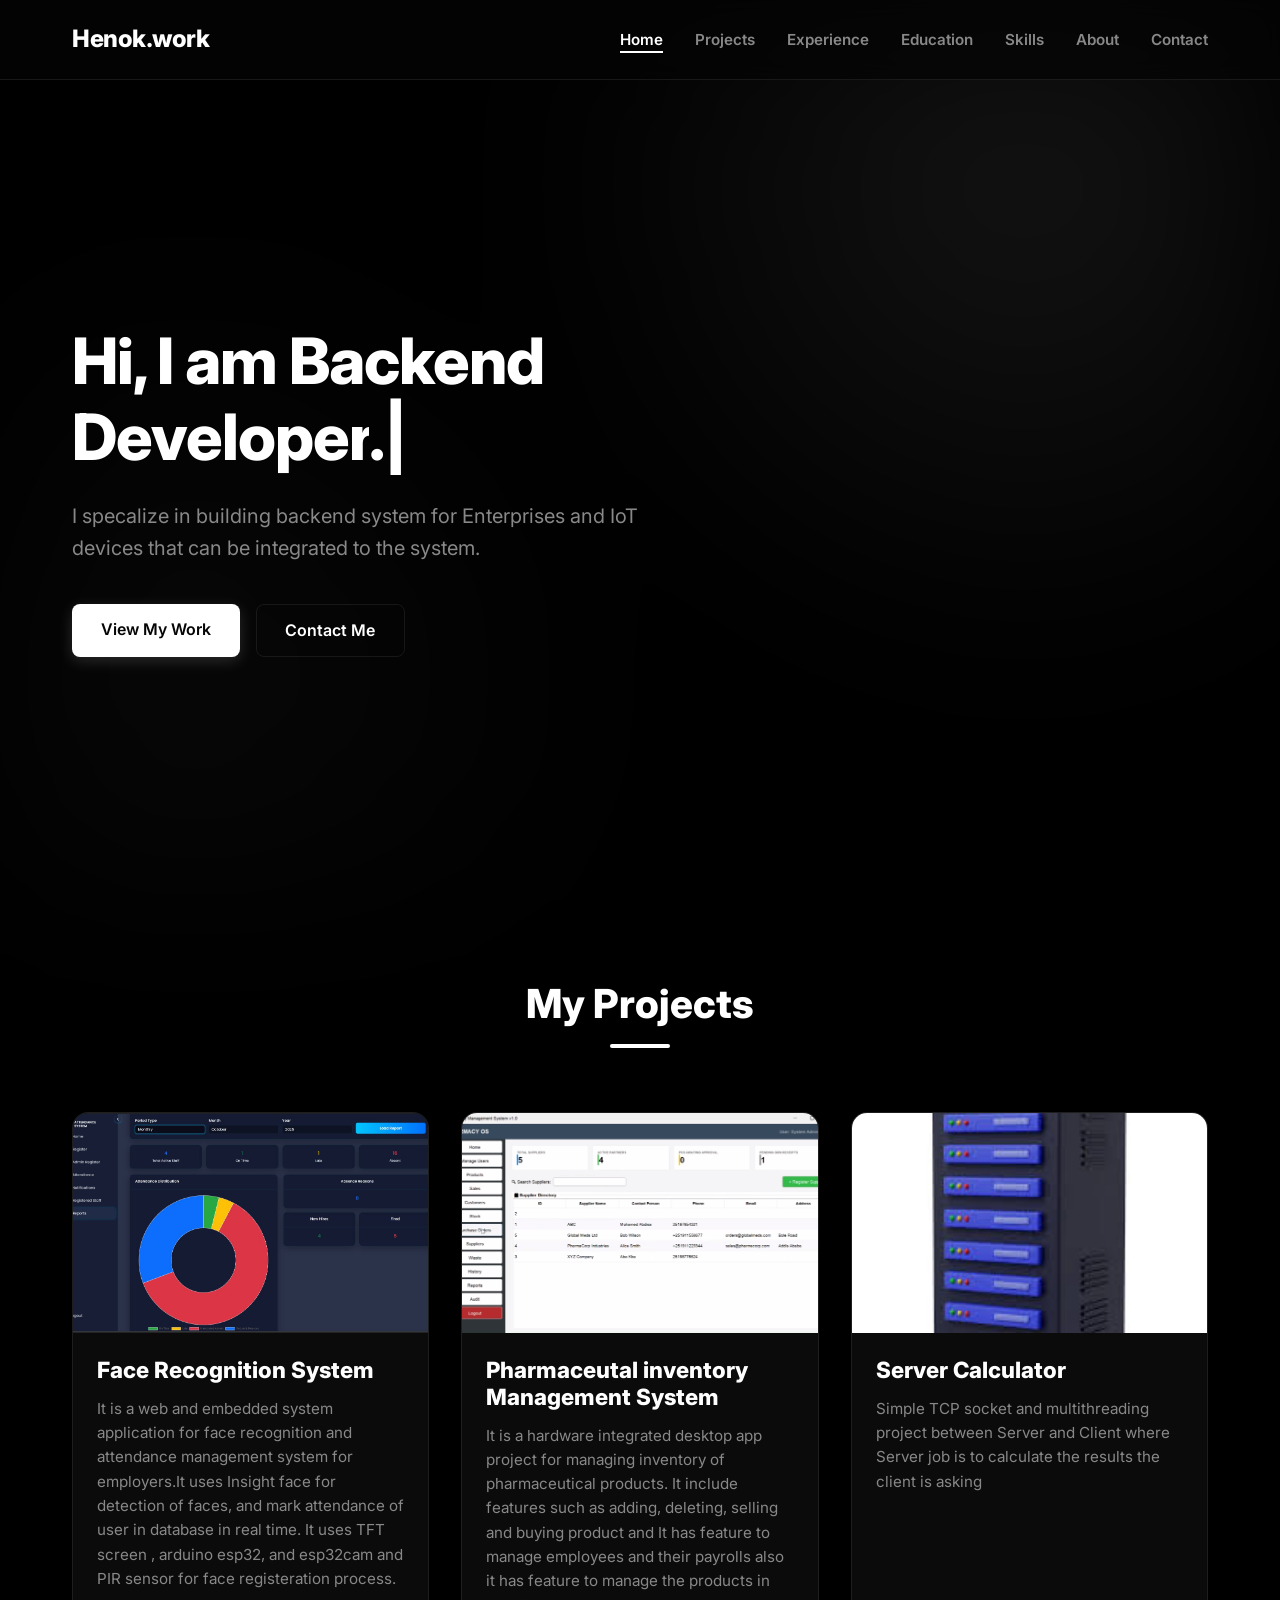
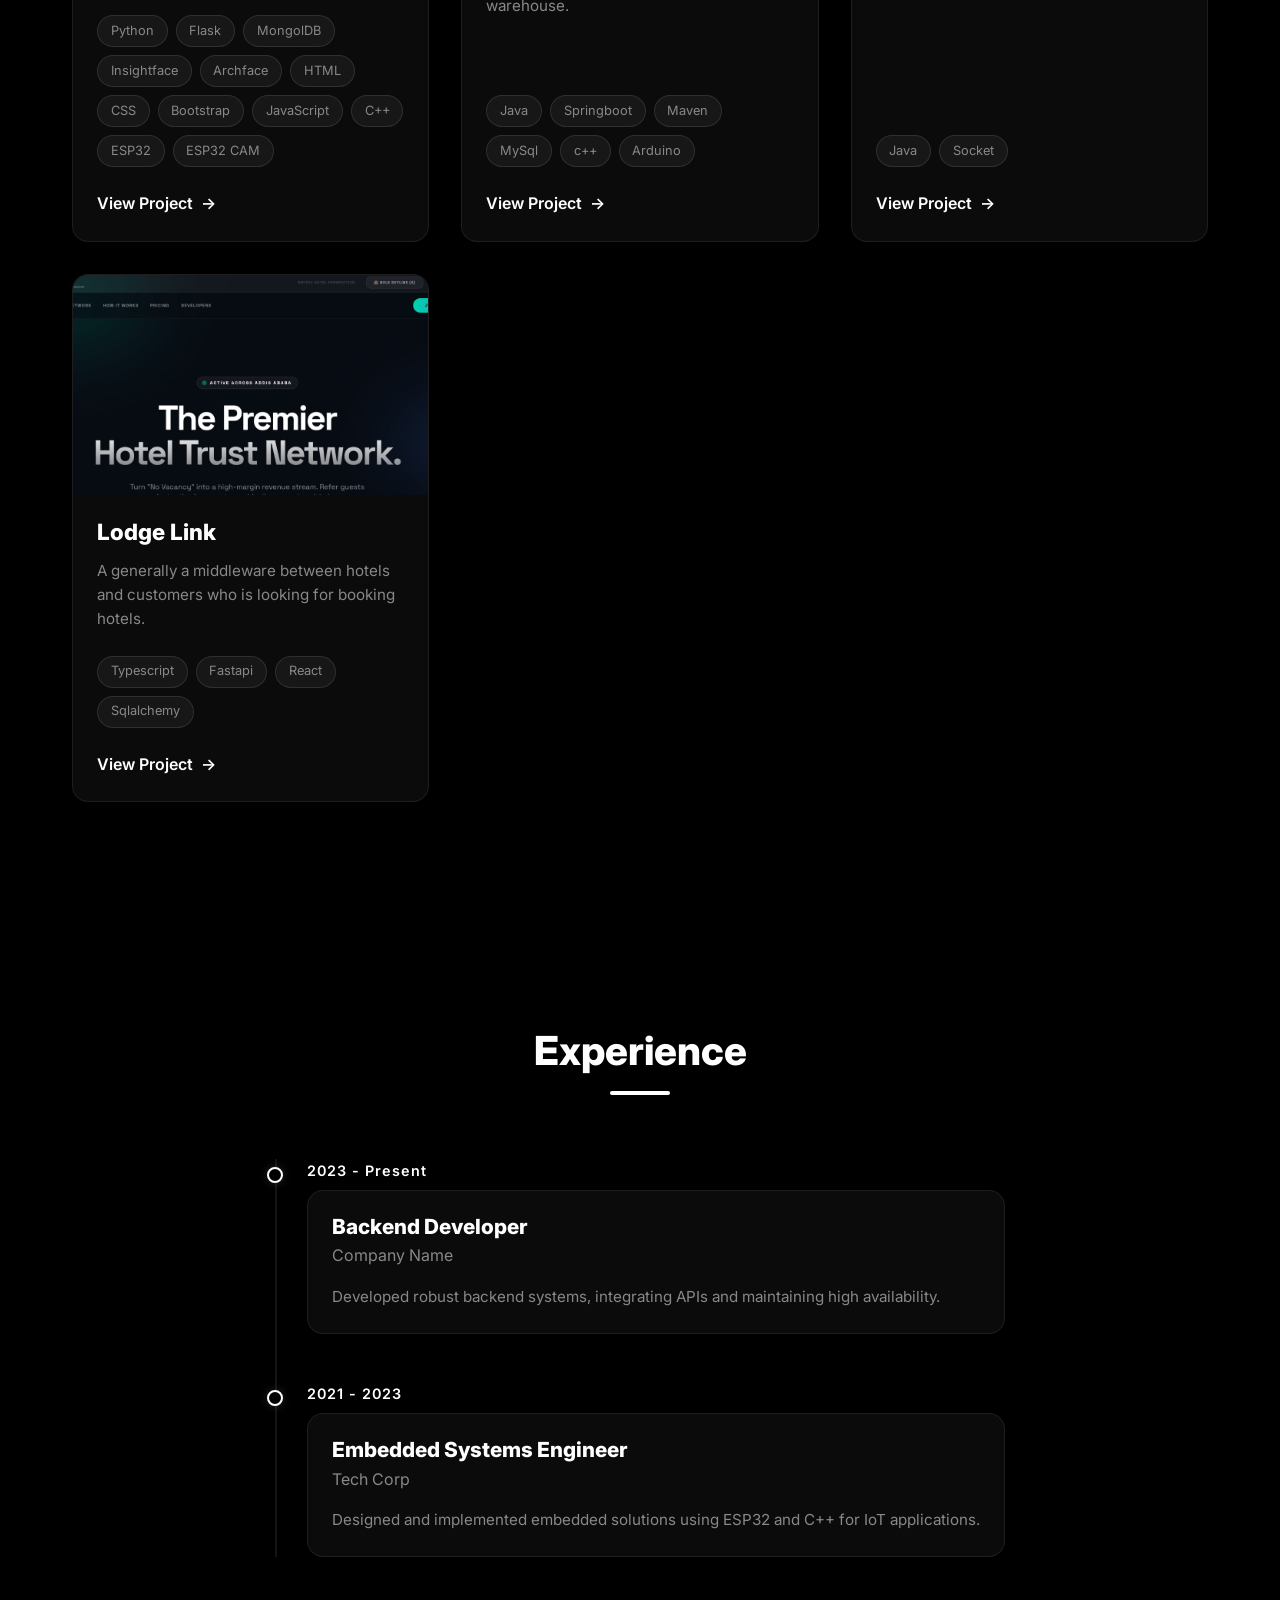
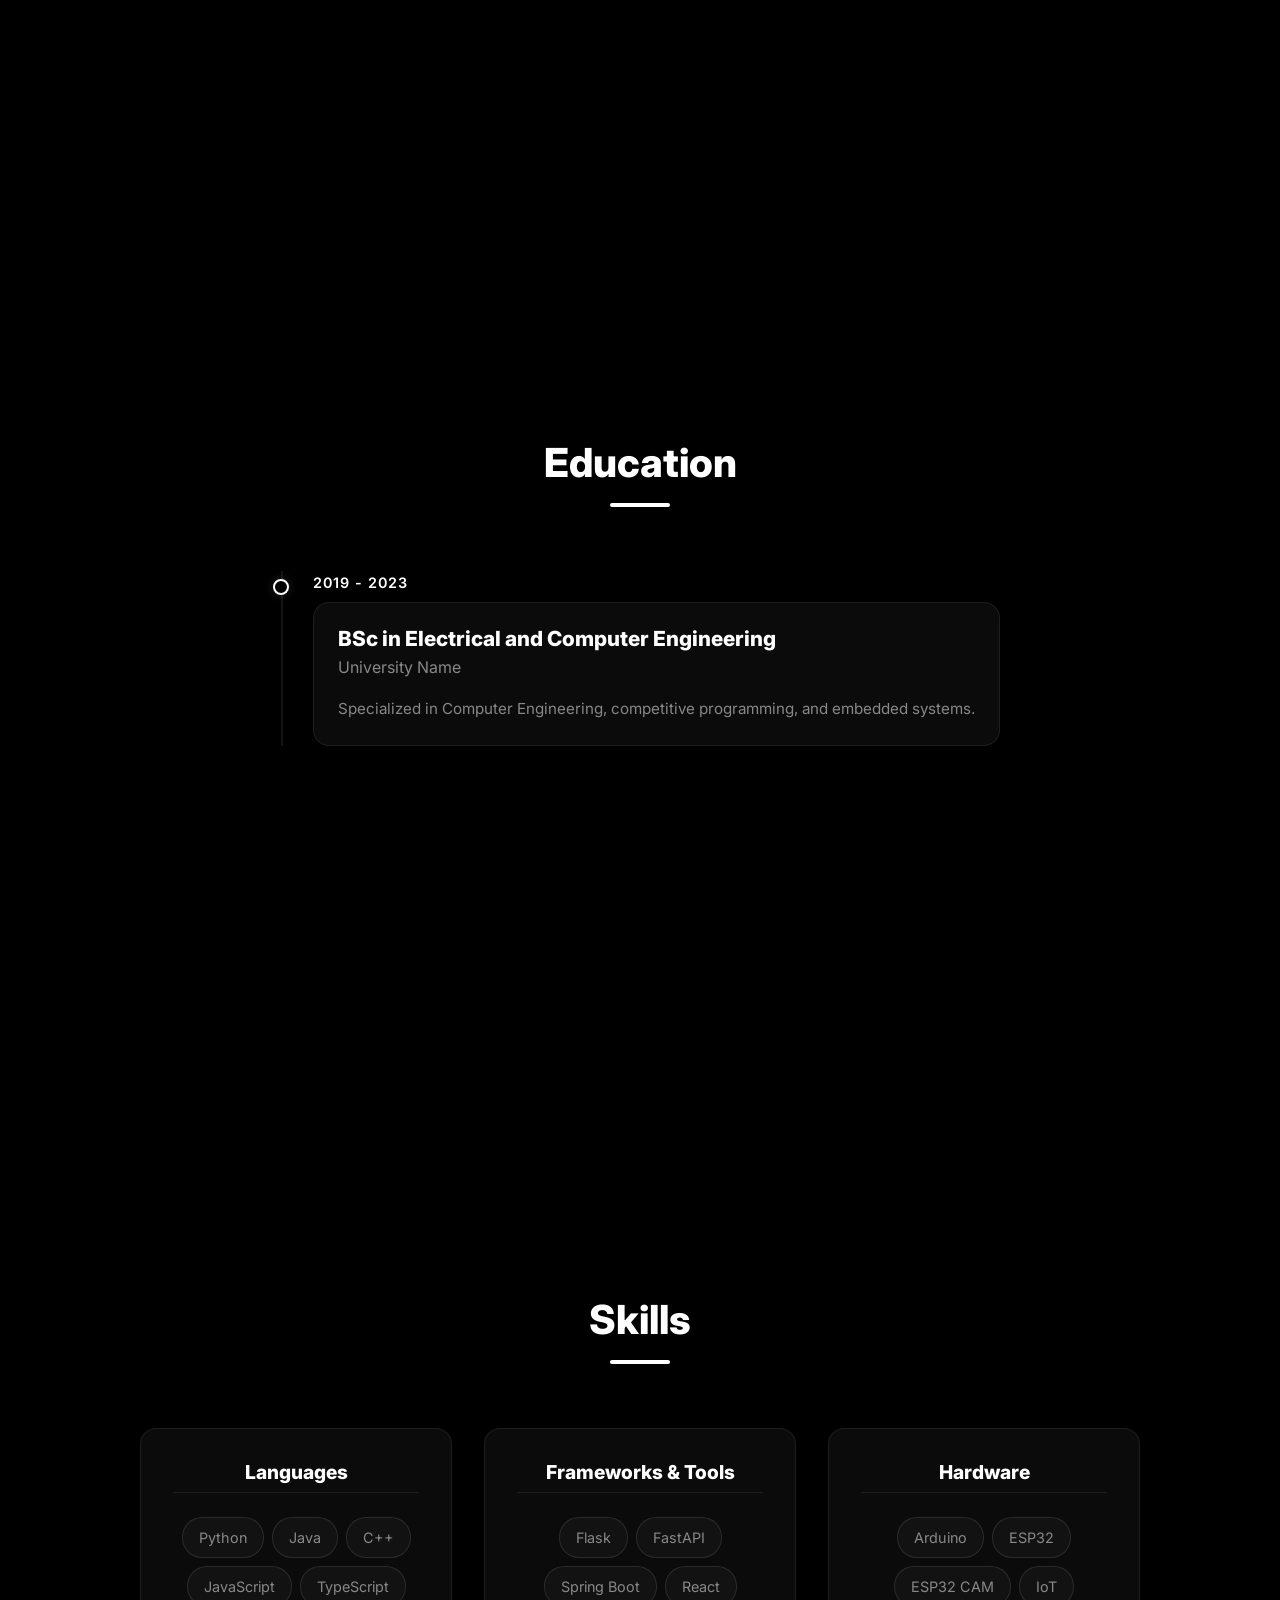
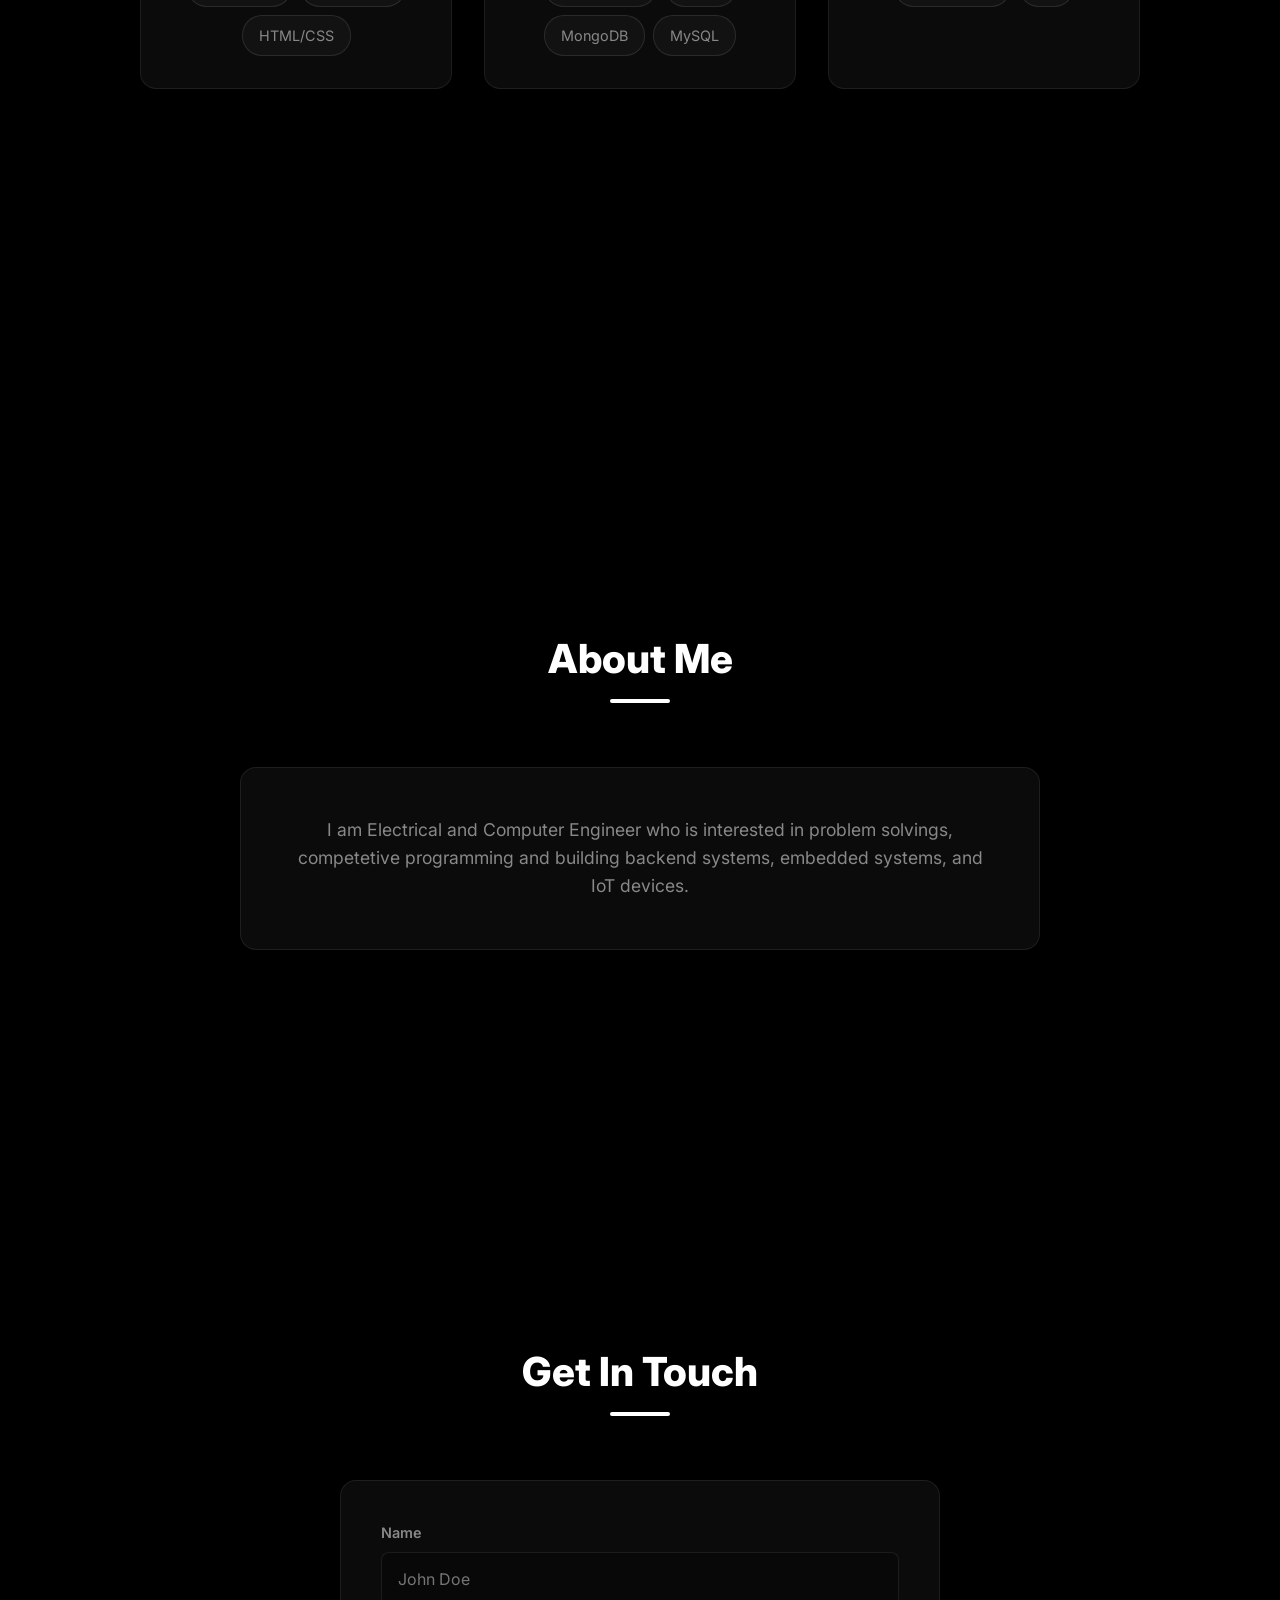
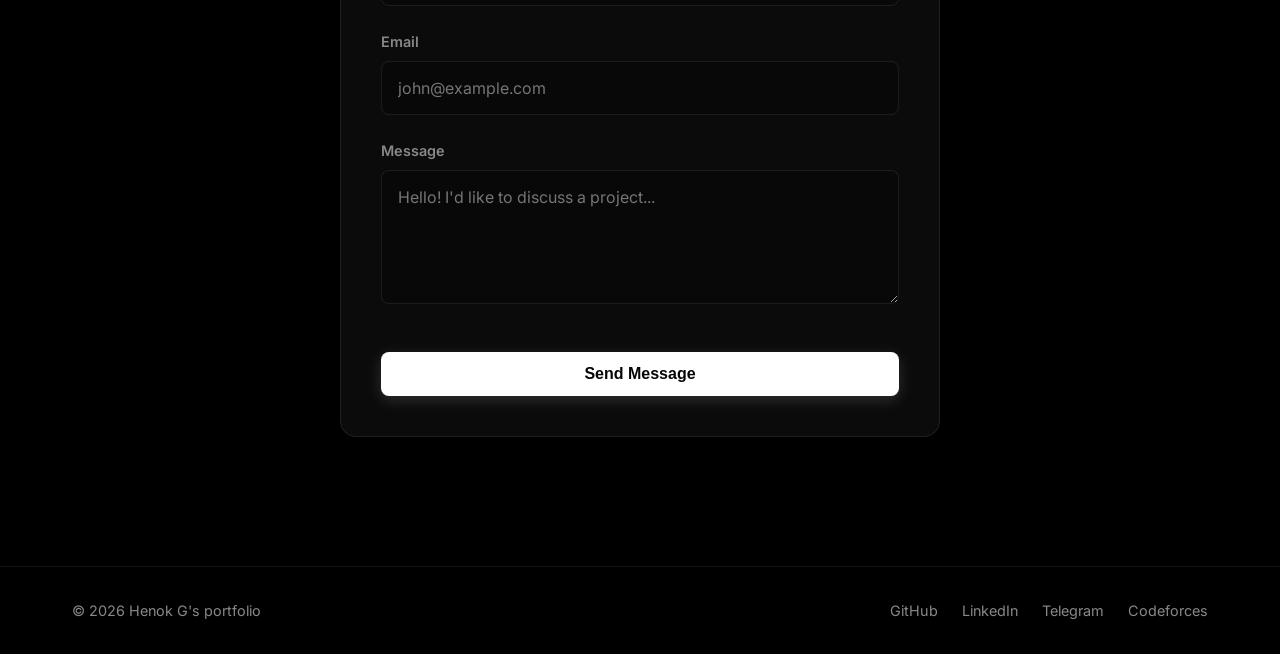
==== commit affa16eb: "add experience and projects page" ====
--- a/index.html
+++ b/index.html
@@ -20,6 +20,9 @@
                 <ul class="nav-links">
                     <li><a href="#home">Home</a></li>
                     <li><a href="#projects">Projects</a></li>
+                    <li><a href="#experience">Experience</a></li>
+                    <li><a href="#education">Education</a></li>
+                    <li><a href="#skills">Skills</a></li>
                     <li><a href="#about">About</a></li>
                     <li><a href="#contact">Contact</a></li>
                 </ul>
@@ -136,6 +139,91 @@
             </div>
         </section>
 
+        <section id="experience" class="timeline-section hidden">
+            <div class="section-header">
+                <h2>Experience</h2>
+                <div class="header-line"></div>
+            </div>
+            <div class="timeline-container">
+                <div class="timeline-item hidden">
+                    <div class="timeline-dot"></div>
+                    <div class="timeline-date">2023 - Present</div>
+                    <div class="timeline-content project-card">
+                        <h3>Backend Developer</h3>
+                        <h4>Company Name</h4>
+                        <p>Developed robust backend systems, integrating APIs and maintaining high availability.</p>
+                    </div>
+                </div>
+                <div class="timeline-item hidden">
+                    <div class="timeline-dot"></div>
+                    <div class="timeline-date">2021 - 2023</div>
+                    <div class="timeline-content project-card">
+                        <h3>Embedded Systems Engineer</h3>
+                        <h4>Tech Corp</h4>
+                        <p>Designed and implemented embedded solutions using ESP32 and C++ for IoT applications.</p>
+                    </div>
+                </div>
+            </div>
+        </section>
+
+        <section id="education" class="timeline-section hidden">
+            <div class="section-header">
+                <h2>Education</h2>
+                <div class="header-line"></div>
+            </div>
+            <div class="timeline-container">
+                <div class="timeline-item hidden">
+                    <div class="timeline-dot"></div>
+                    <div class="timeline-date">2019 - 2023</div>
+                    <div class="timeline-content project-card">
+                        <h3>BSc in Electrical and Computer Engineering</h3>
+                        <h4>University Name</h4>
+                        <p>Specialized in Computer Engineering, competitive programming, and embedded systems.</p>
+                    </div>
+                </div>
+            </div>
+        </section>
+
+        <section id="skills" class="skills-section hidden">
+            <div class="section-header">
+                <h2>Skills</h2>
+                <div class="header-line"></div>
+            </div>
+            <div class="skills-grid">
+                <div class="skill-category project-card hidden">
+                    <h3>Languages</h3>
+                    <div class="tags">
+                        <span class="tag">Python</span>
+                        <span class="tag">Java</span>
+                        <span class="tag">C++</span>
+                        <span class="tag">JavaScript</span>
+                        <span class="tag">TypeScript</span>
+                        <span class="tag">HTML/CSS</span>
+                    </div>
+                </div>
+                <div class="skill-category project-card hidden" style="transition-delay: 100ms;">
+                    <h3>Frameworks & Tools</h3>
+                    <div class="tags">
+                        <span class="tag">Flask</span>
+                        <span class="tag">FastAPI</span>
+                        <span class="tag">Spring Boot</span>
+                        <span class="tag">React</span>
+                        <span class="tag">MongoDB</span>
+                        <span class="tag">MySQL</span>
+                    </div>
+                </div>
+                <div class="skill-category project-card hidden" style="transition-delay: 200ms;">
+                    <h3>Hardware</h3>
+                    <div class="tags">
+                        <span class="tag">Arduino</span>
+                        <span class="tag">ESP32</span>
+                        <span class="tag">ESP32 CAM</span>
+                        <span class="tag">IoT</span>
+                    </div>
+                </div>
+            </div>
+        </section>
+
         <section id="about" class="about hidden">
             <div class="section-header">
                 <h2>About Me</h2>
--- a/styles.css
+++ b/styles.css
@@ -384,6 +384,131 @@
     transform: translateX(5px);
 }
 
+/* Timeline Sections (Experience & Education) */
+.timeline-section {
+    position: relative;
+}
+
+.timeline-container {
+    max-width: 800px;
+    margin: 0 auto;
+    position: relative;
+    padding-left: 2rem;
+}
+
+.timeline-container::before {
+    content: '';
+    position: absolute;
+    left: 0;
+    top: 0;
+    width: 2px;
+    height: 100%;
+    background: var(--surface-border);
+}
+
+.timeline-item {
+    position: relative;
+    margin-bottom: 3rem;
+}
+
+.timeline-item:last-child {
+    margin-bottom: 0;
+}
+
+.timeline-dot {
+    position: absolute;
+    left: -2rem;
+    top: 0.5rem;
+    width: 1rem;
+    height: 1rem;
+    background: var(--bg-color);
+    border: 2px solid var(--accent-color);
+    border-radius: 50%;
+    transform: translateX(-50%);
+    box-shadow: 0 0 10px var(--accent-glow);
+    z-index: 1;
+    transition: background-color 0.3s ease;
+}
+
+.timeline-item:hover .timeline-dot {
+    background: var(--accent-color);
+}
+
+.timeline-date {
+    font-size: 0.9rem;
+    color: var(--accent-color);
+    font-weight: 600;
+    margin-bottom: 0.5rem;
+    letter-spacing: 1px;
+}
+
+.timeline-content {
+    /* Using project-card base styles, but overriding some margins */
+    padding: 1.5rem;
+    display: block; /* Overrides project-card flex */
+}
+
+.timeline-content h3 {
+    font-size: 1.3rem;
+    margin-bottom: 0.2rem;
+    color: var(--text-primary);
+}
+
+.timeline-content h4 {
+    font-size: 1rem;
+    color: var(--text-secondary);
+    font-weight: 400;
+    margin-bottom: 1rem;
+}
+
+.timeline-content p {
+    color: var(--text-secondary);
+    font-size: 0.95rem;
+    margin-bottom: 0;
+}
+
+/* Skills Section */
+.skills-grid {
+    display: grid;
+    grid-template-columns: repeat(auto-fit, minmax(280px, 1fr));
+    gap: 2rem;
+    max-width: 1000px;
+    margin: 0 auto;
+}
+
+.skill-category {
+    padding: 2rem;
+    display: block; /* Override project-card flex column if needed */
+}
+
+.skill-category h3 {
+    font-size: 1.2rem;
+    margin-bottom: 1.5rem;
+    color: var(--text-primary);
+    text-align: center;
+    border-bottom: 1px solid var(--surface-border);
+    padding-bottom: 0.5rem;
+}
+
+.skill-category .tags {
+    justify-content: center;
+    margin-bottom: 0;
+}
+
+.skill-category .tag {
+    font-size: 0.9rem;
+    padding: 0.5rem 1rem;
+    background: rgba(255, 255, 255, 0.03);
+    transition: all 0.3s ease;
+}
+
+.skill-category .tag:hover {
+    background: rgba(255, 255, 255, 0.1);
+    color: var(--text-primary);
+    transform: translateY(-2px);
+    border-color: var(--accent-color);
+}
+
 /* About Section */
 .about-content {
     background: var(--surface-color);
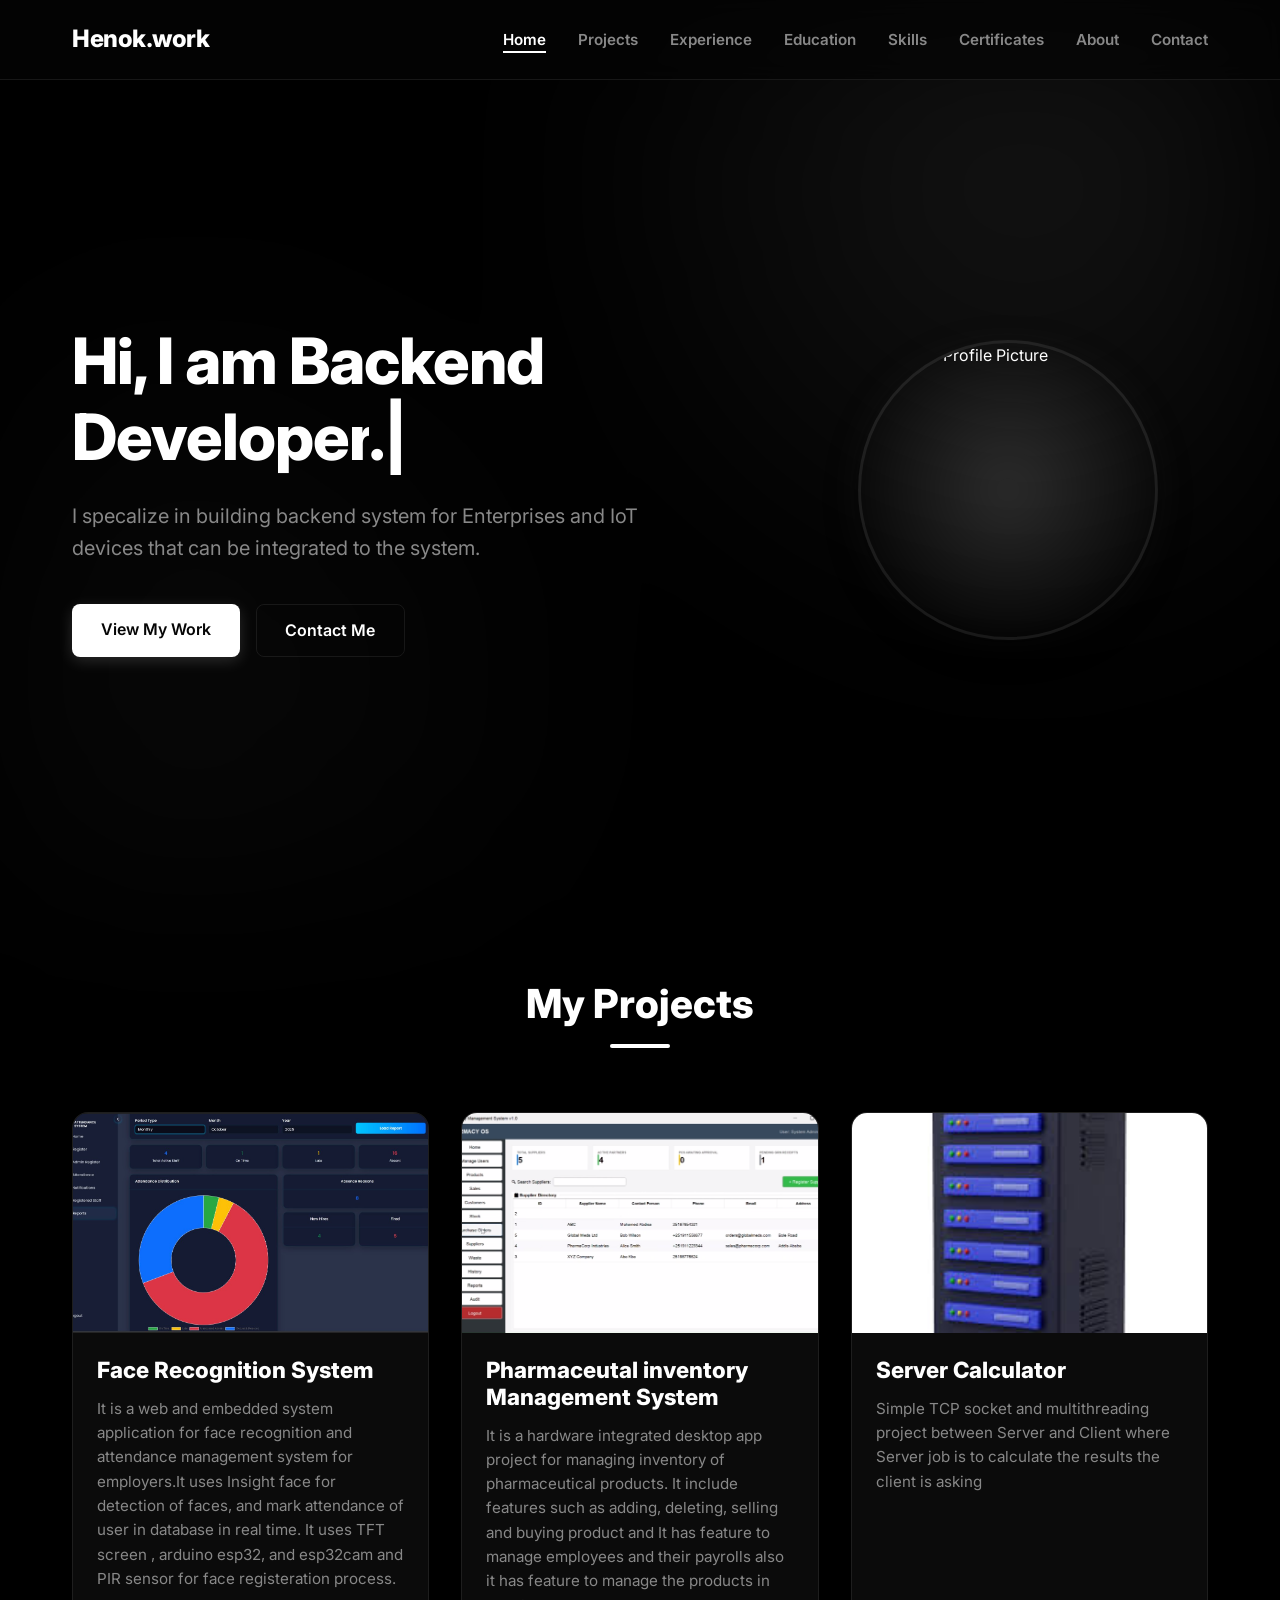
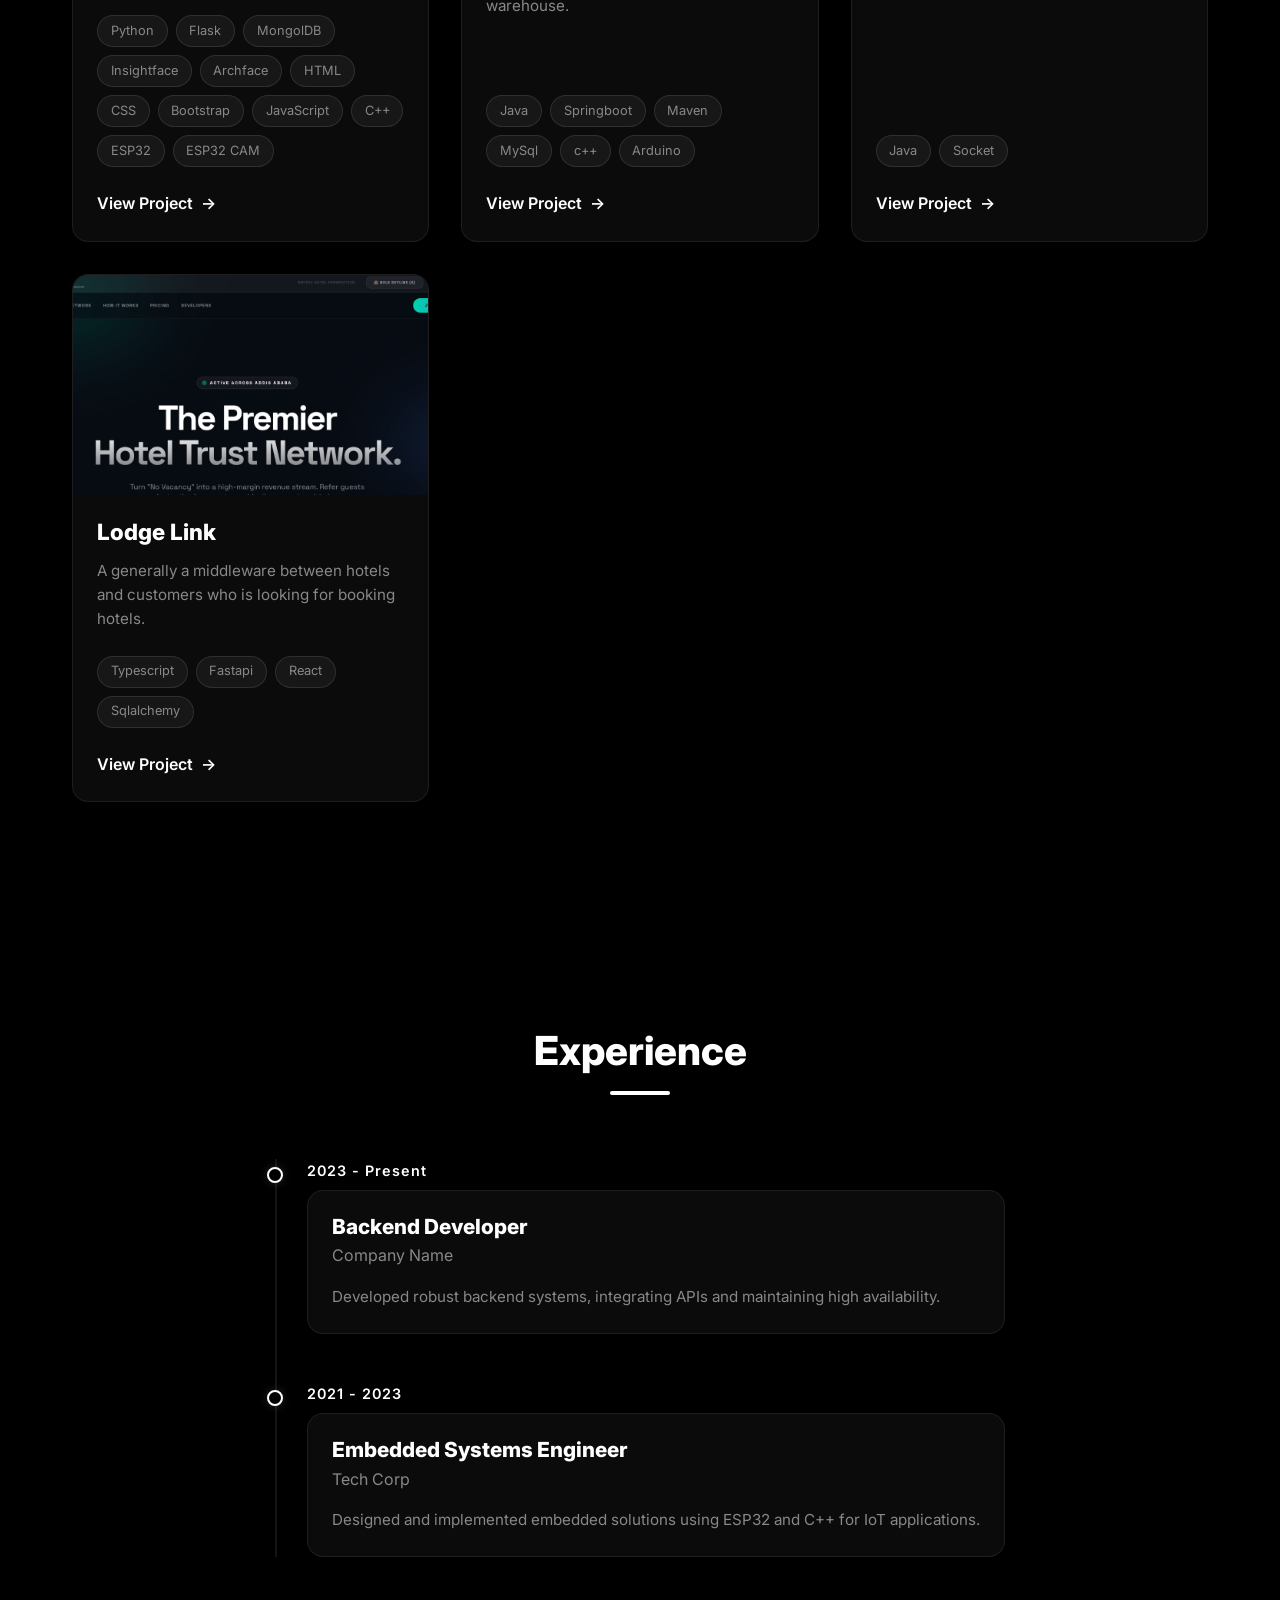
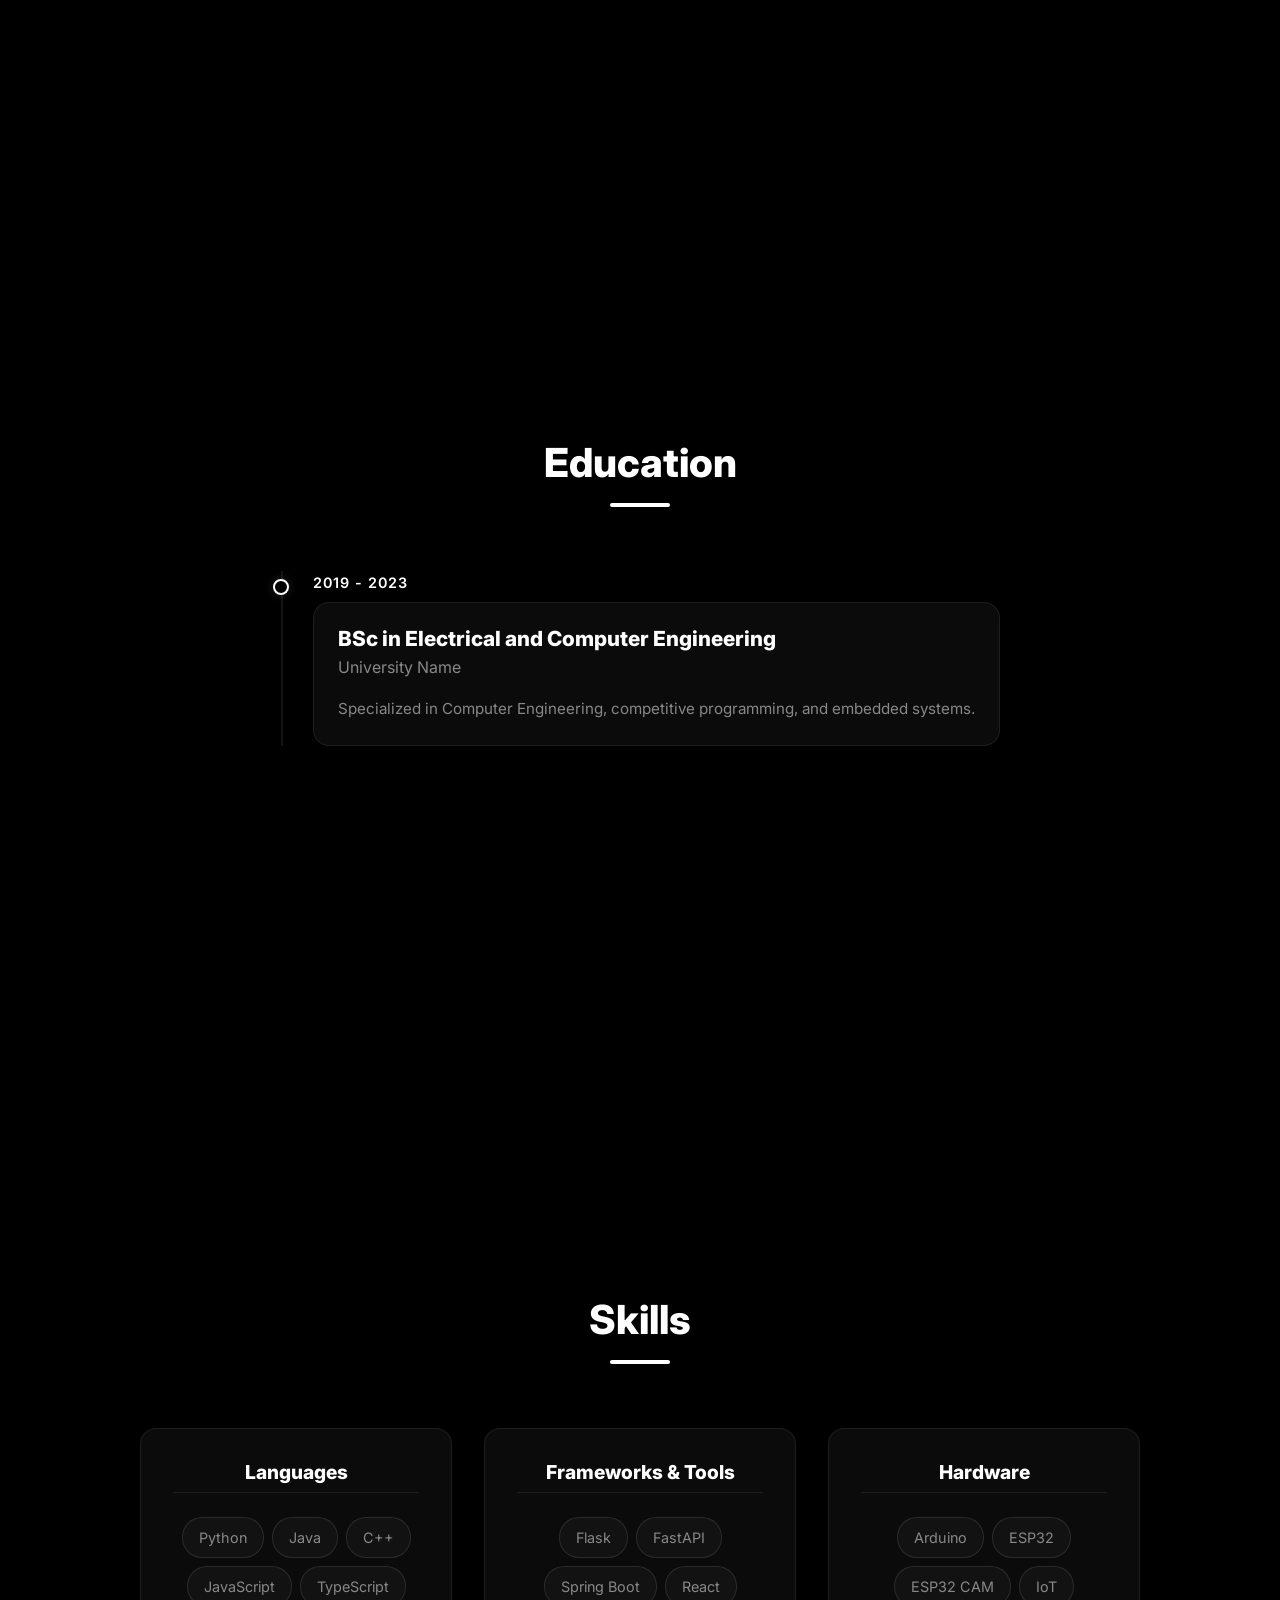
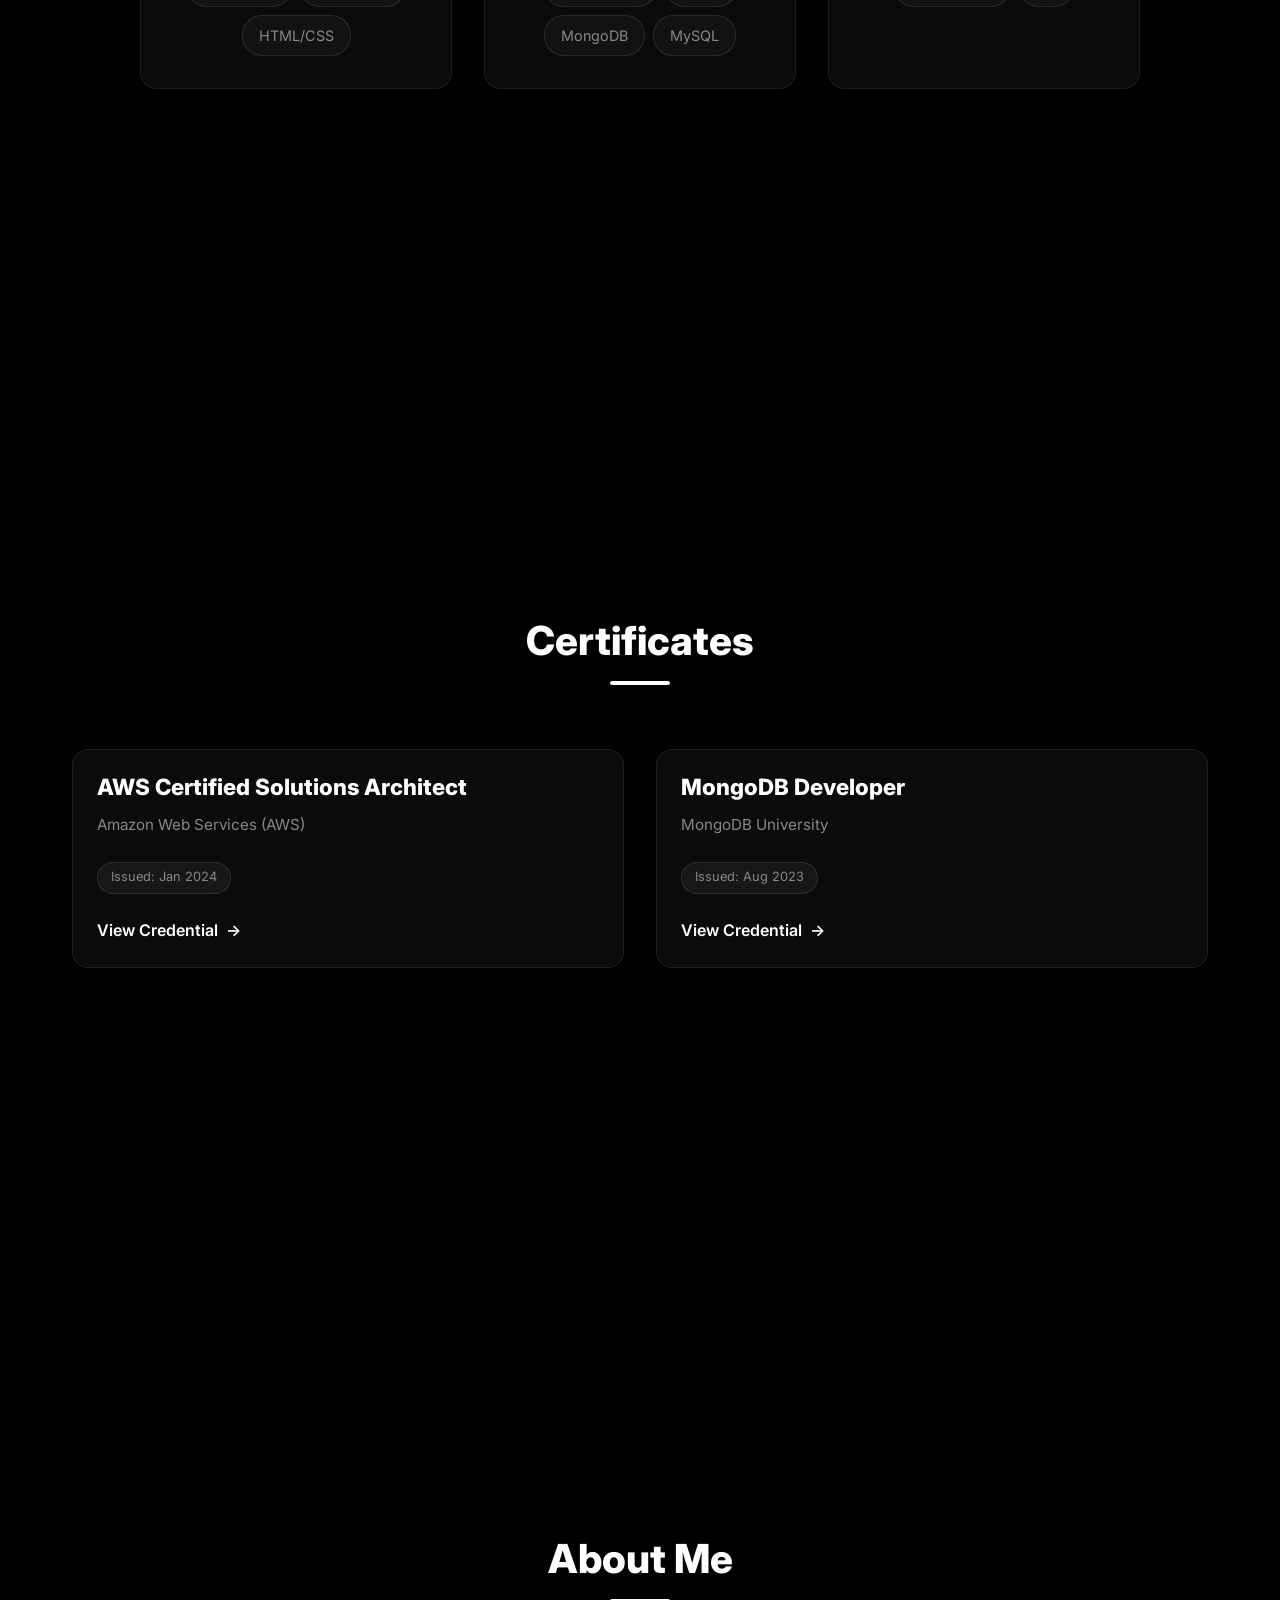
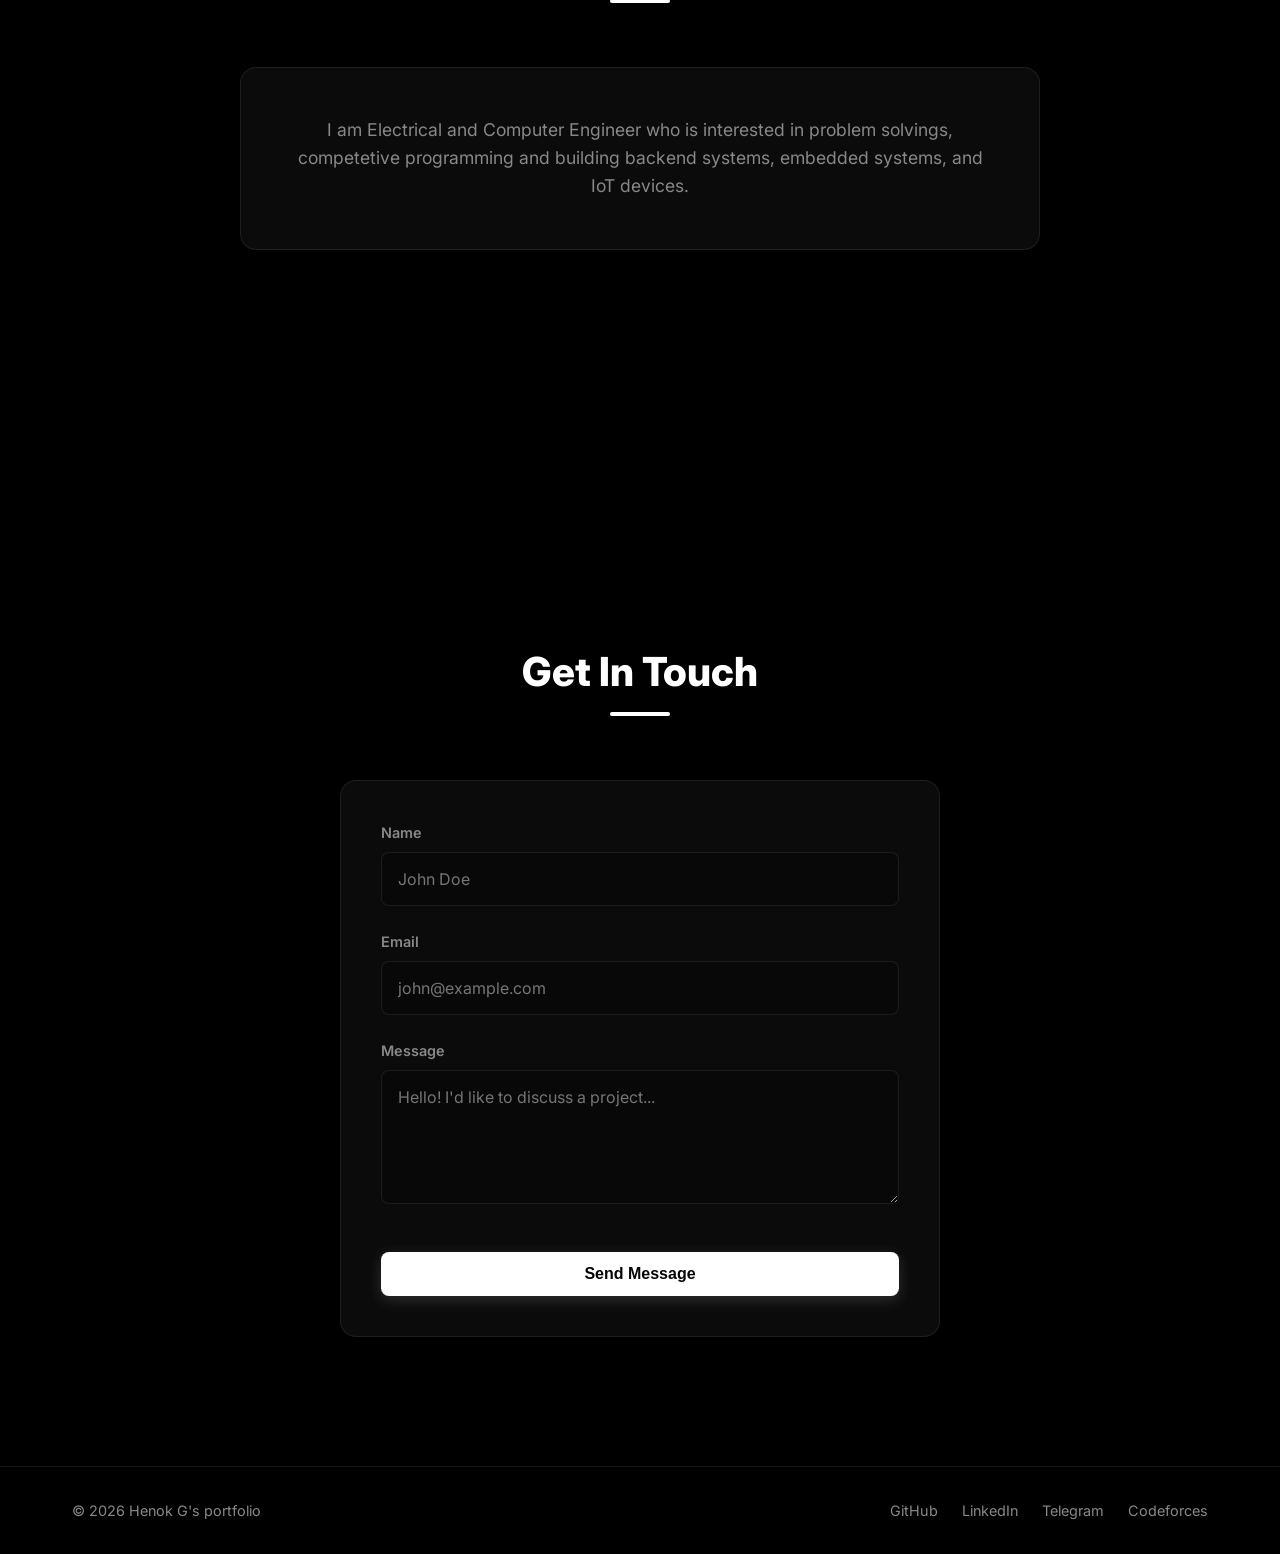
==== commit 933224ab: "commit" ====
--- a/index.html
+++ b/index.html
@@ -23,6 +23,7 @@
                     <li><a href="#experience">Experience</a></li>
                     <li><a href="#education">Education</a></li>
                     <li><a href="#skills">Skills</a></li>
+                    <li><a href="#certificates">Certificates</a></li>
                     <li><a href="#about">About</a></li>
                     <li><a href="#contact">Contact</a></li>
                 </ul>
@@ -32,12 +33,18 @@
 
     <main>
         <section id="home" class="hero hidden">
-            <div class="hero-content">
-            <h1 class="headline"><span class="accent-text"></span></h1>
-                <p class="bio">I specalize in building backend system for Enterprises and IoT devices that can be integrated to the system.</p>
-                <div class="hero-actions">
-                    <a href="#projects" class="btn primary-btn">View My Work</a>
-                    <a href="#contact" class="btn secondary-btn">Contact Me</a>
+            <div class="hero-container">
+                <div class="hero-content">
+                    <h1 class="headline"><span class="accent-text"></span></h1>
+                    <p class="bio">I specalize in building backend system for Enterprises and IoT devices that can be integrated to the system.</p>
+                    <div class="hero-actions">
+                        <a href="#projects" class="btn primary-btn">View My Work</a>
+                        <a href="#contact" class="btn secondary-btn">Contact Me</a>
+                    </div>
+                </div>
+                <div class="hero-image-wrapper">
+                    <div class="profile-glow"></div>
+                    <img src="images/profile.jpg" alt="Henok's Profile Picture" class="profile-image">
                 </div>
             </div>
         </section>
@@ -224,6 +231,39 @@
             </div>
         </section>
 
+        <section id="certificates" class="certificates hidden">
+            <div class="section-header">
+                <h2>Certificates</h2>
+                <div class="header-line"></div>
+            </div>
+            
+            <div class="project-grid">
+                <!-- Certificate Card 1 -->
+                <div class="project-card hidden">
+                    <div class="card-content">
+                        <h3>AWS Certified Solutions Architect</h3>
+                        <p>Amazon Web Services (AWS)</p>
+                        <div class="tags">
+                            <span class="tag">Issued: Jan 2024</span>
+                        </div>
+                        <a href="#" class="view-project-link">View Credential <span>&rarr;</span></a>
+                    </div>
+                </div>
+
+                <!-- Certificate Card 2 -->
+                <div class="project-card hidden" style="transition-delay: 100ms;">
+                    <div class="card-content">
+                        <h3>MongoDB Developer</h3>
+                        <p>MongoDB University</p>
+                        <div class="tags">
+                            <span class="tag">Issued: Aug 2023</span>
+                        </div>
+                        <a href="#" class="view-project-link">View Credential <span>&rarr;</span></a>
+                    </div>
+                </div>
+            </div>
+        </section>
+
         <section id="about" class="about hidden">
             <div class="section-header">
                 <h2>About Me</h2>
--- a/styles.css
+++ b/styles.css
@@ -249,8 +249,60 @@
 }
 
 /* Hero Section */
+.hero-container {
+    display: flex;
+    align-items: center;
+    justify-content: space-between;
+    gap: 4rem;
+    width: 100%;
+}
+
 .hero-content {
-    max-width: 800px;
+    flex: 1;
+    max-width: 600px;
+}
+
+.hero-image-wrapper {
+    flex: 1;
+    display: flex;
+    justify-content: center;
+    align-items: center;
+    position: relative;
+    max-width: 400px;
+}
+
+.profile-glow {
+    position: absolute;
+    width: 100%;
+    height: 100%;
+    border-radius: 50%;
+    background: radial-gradient(circle, var(--accent-color) 0%, transparent 70%);
+    opacity: 0.15;
+    filter: blur(20px);
+    z-index: 0;
+    animation: pulseGlow 4s ease-in-out infinite alternate;
+}
+
+@keyframes pulseGlow {
+    0% { transform: scale(1); opacity: 0.1; }
+    100% { transform: scale(1.1); opacity: 0.2; }
+}
+
+.profile-image {
+    width: 300px;
+    height: 300px;
+    border-radius: 50%;
+    object-fit: cover;
+    border: 3px solid var(--surface-border);
+    position: relative;
+    z-index: 1;
+    box-shadow: 0 10px 30px rgba(0, 0, 0, 0.5);
+    transition: transform 0.4s ease, border-color 0.4s ease;
+}
+
+.profile-image:hover {
+    transform: scale(1.05);
+    border-color: var(--accent-color);
 }
 
 .headline {
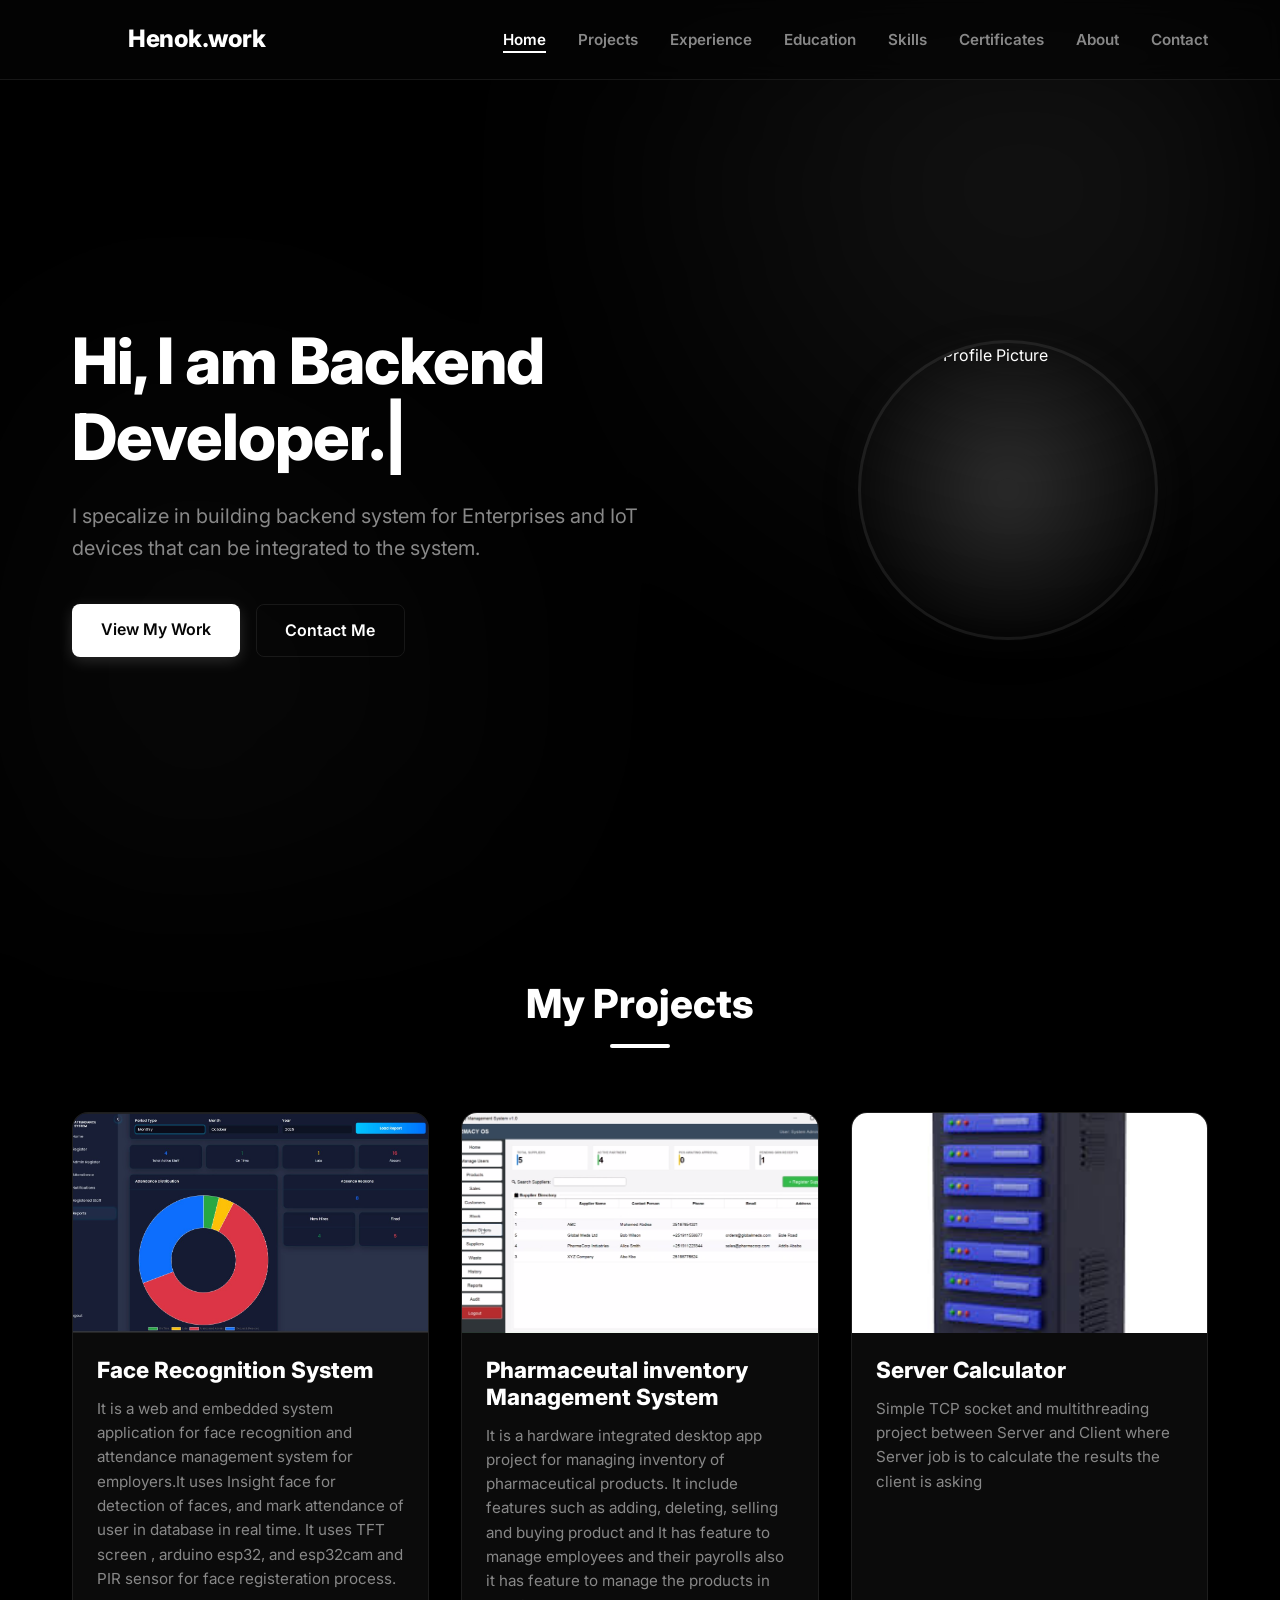
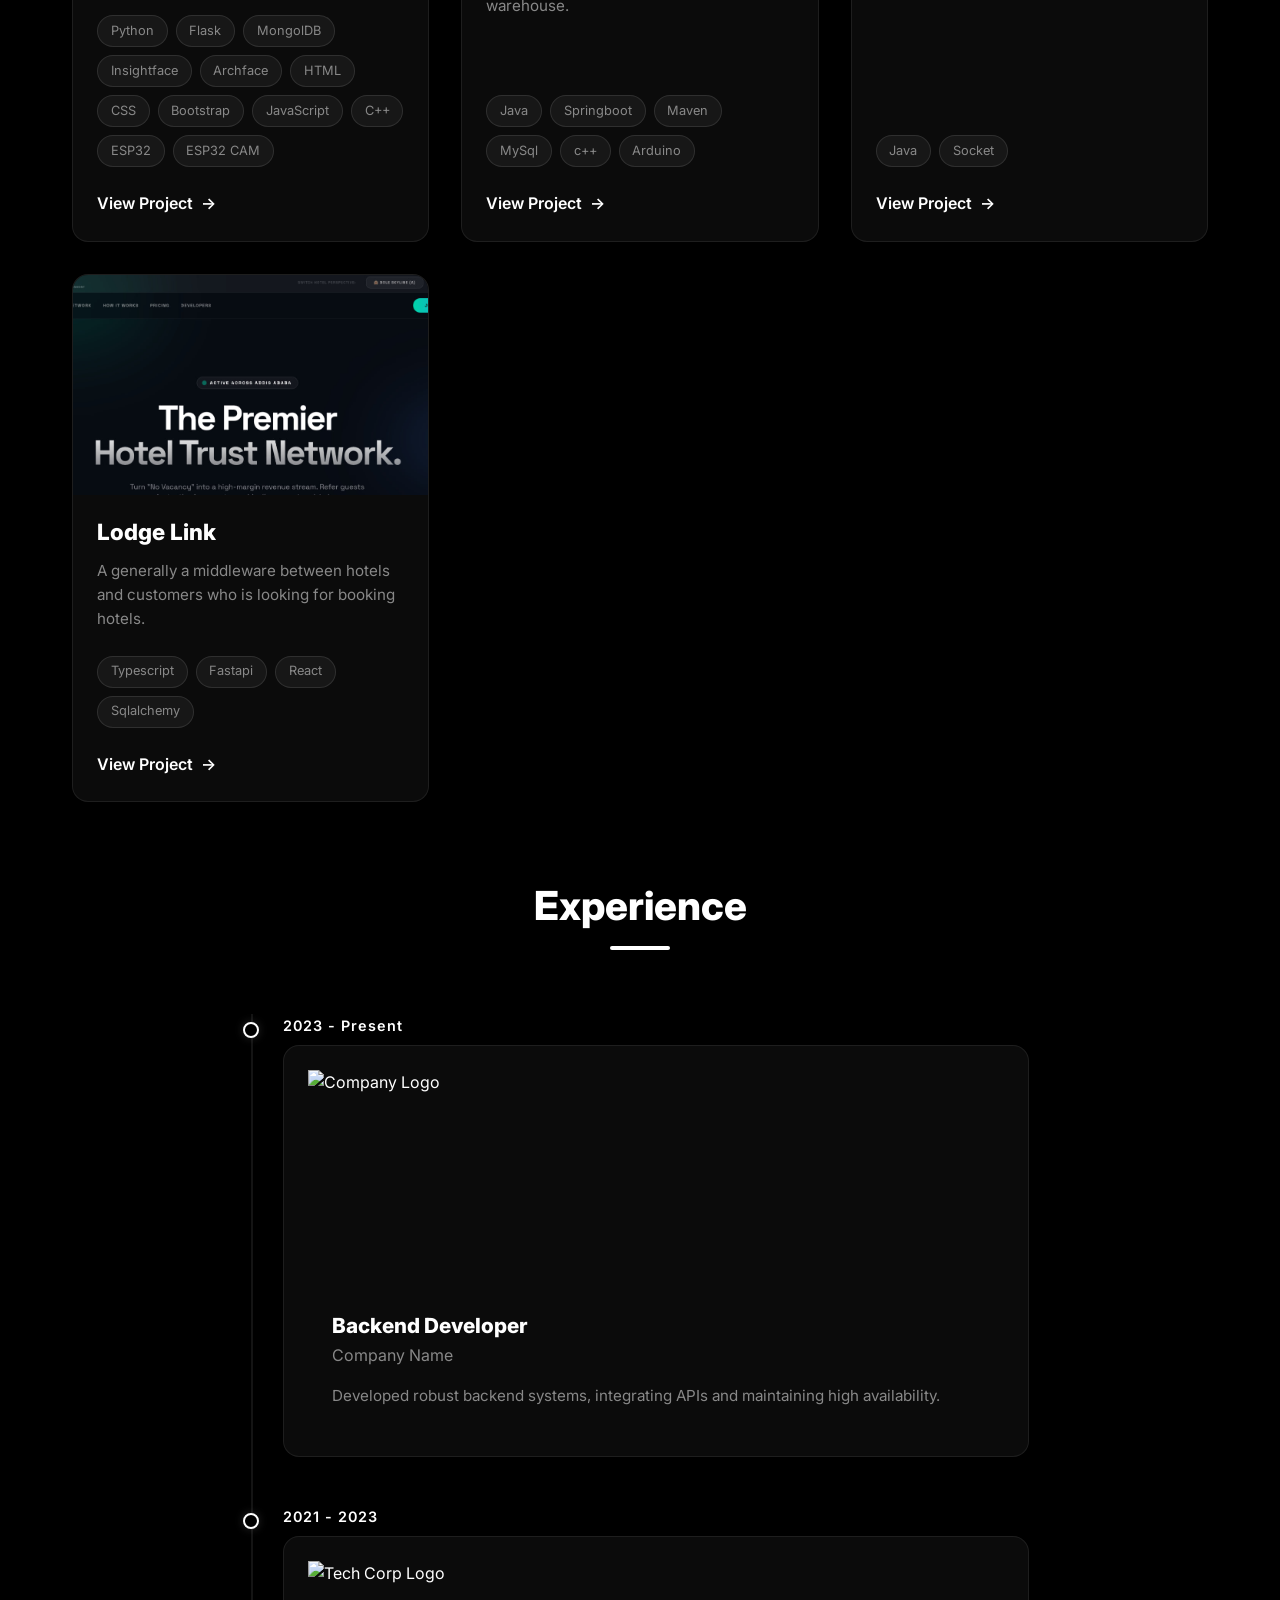
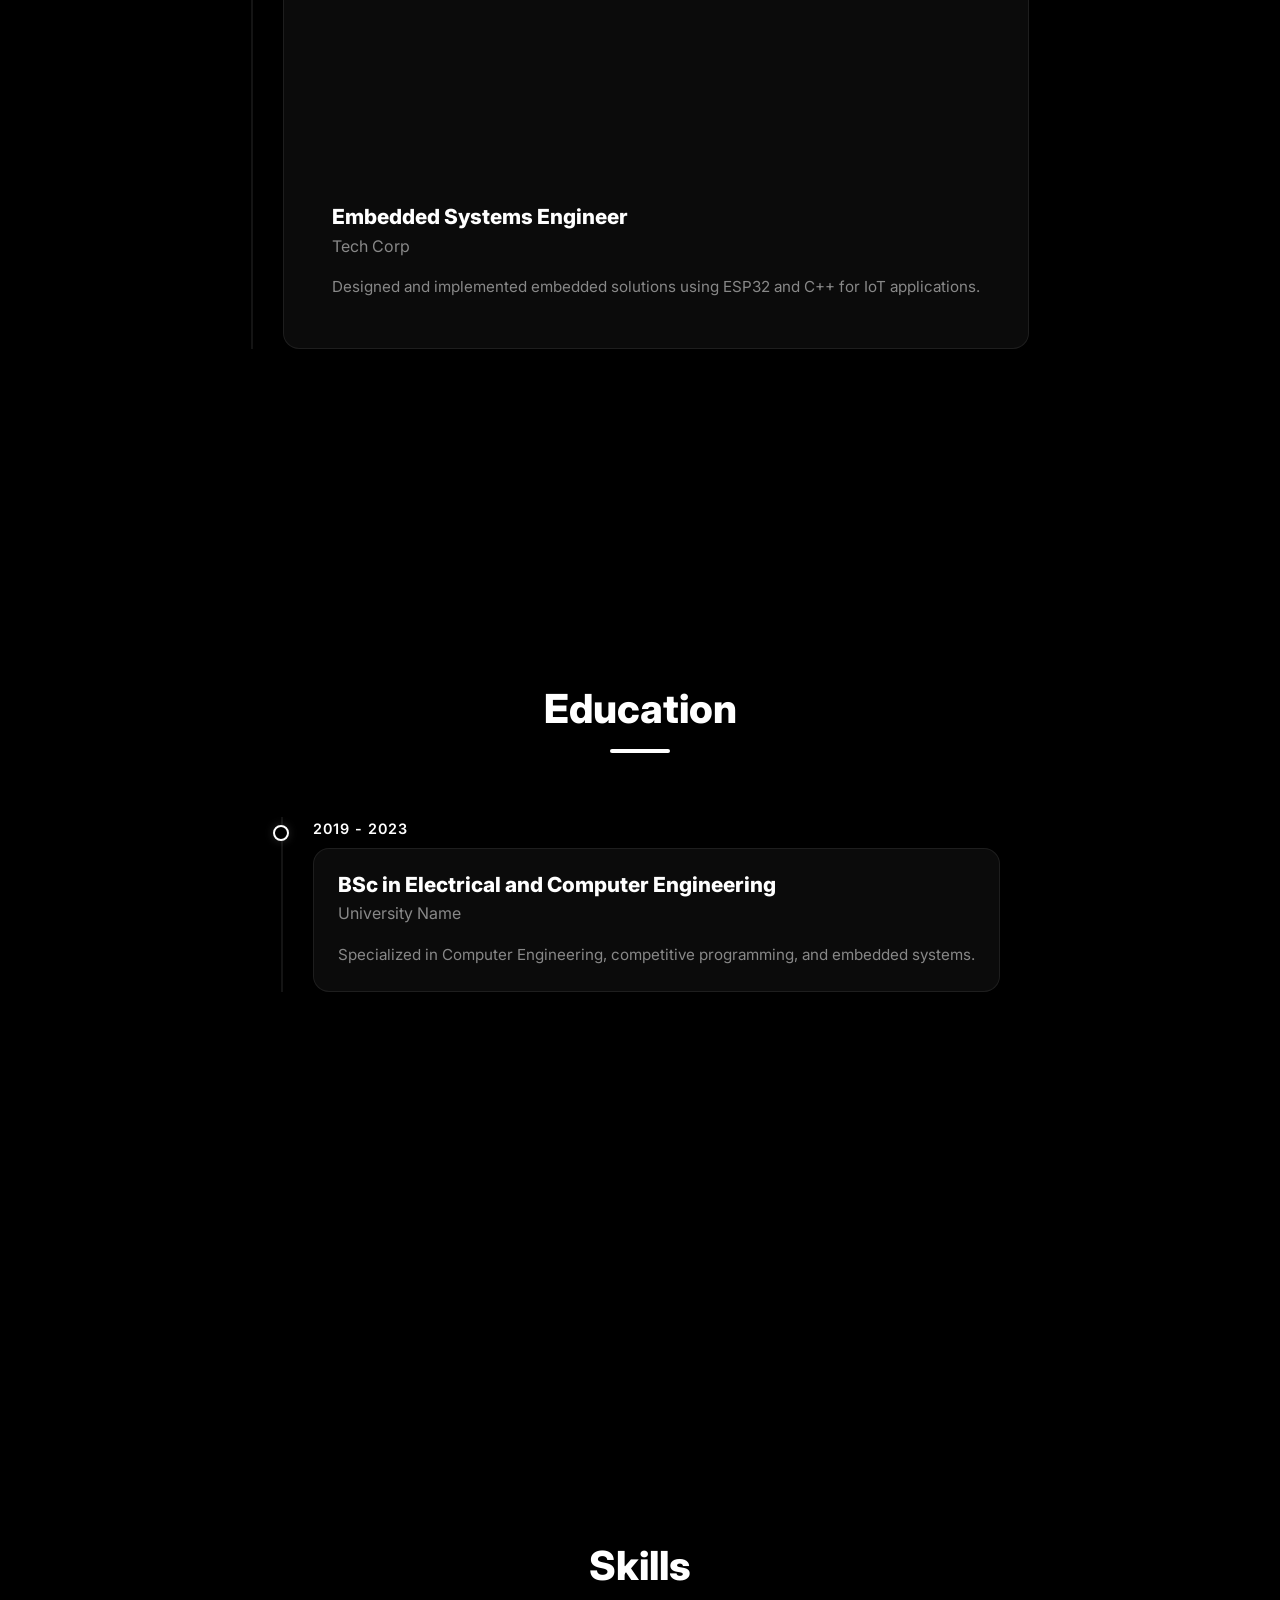
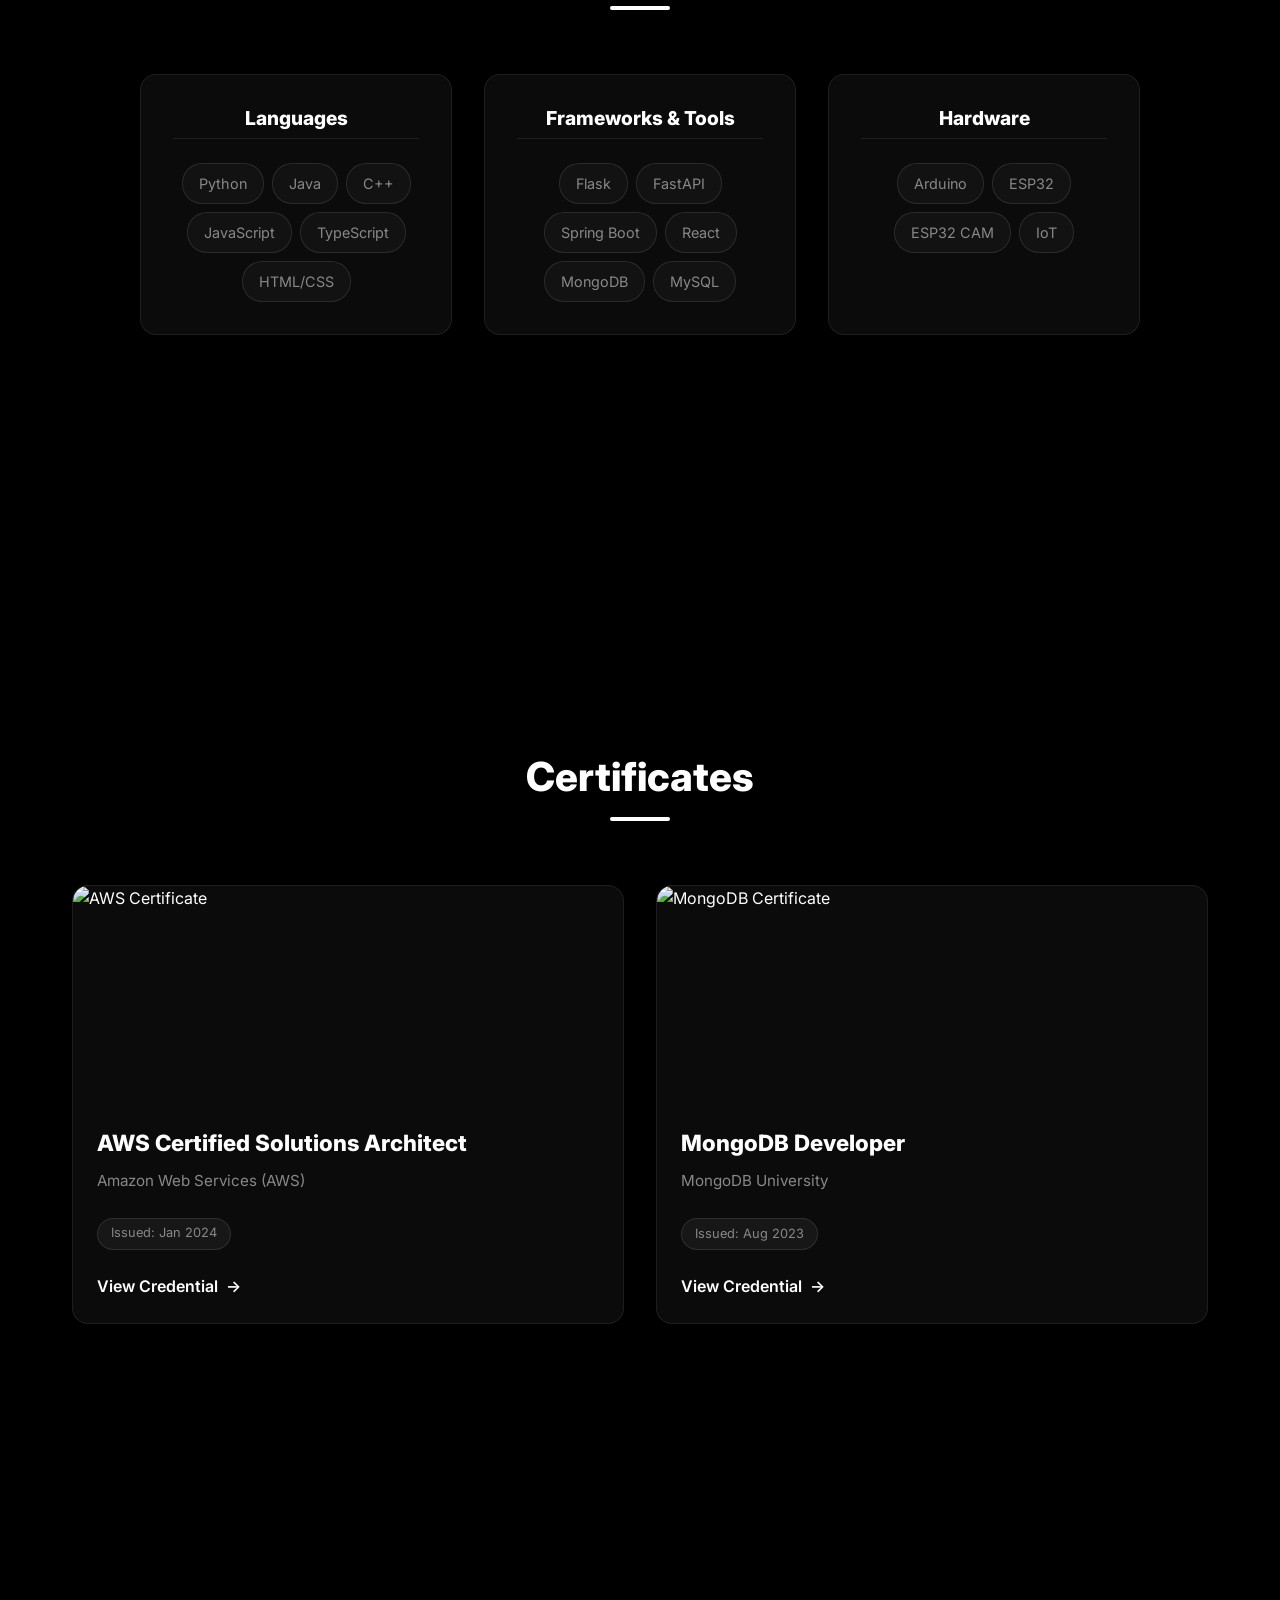
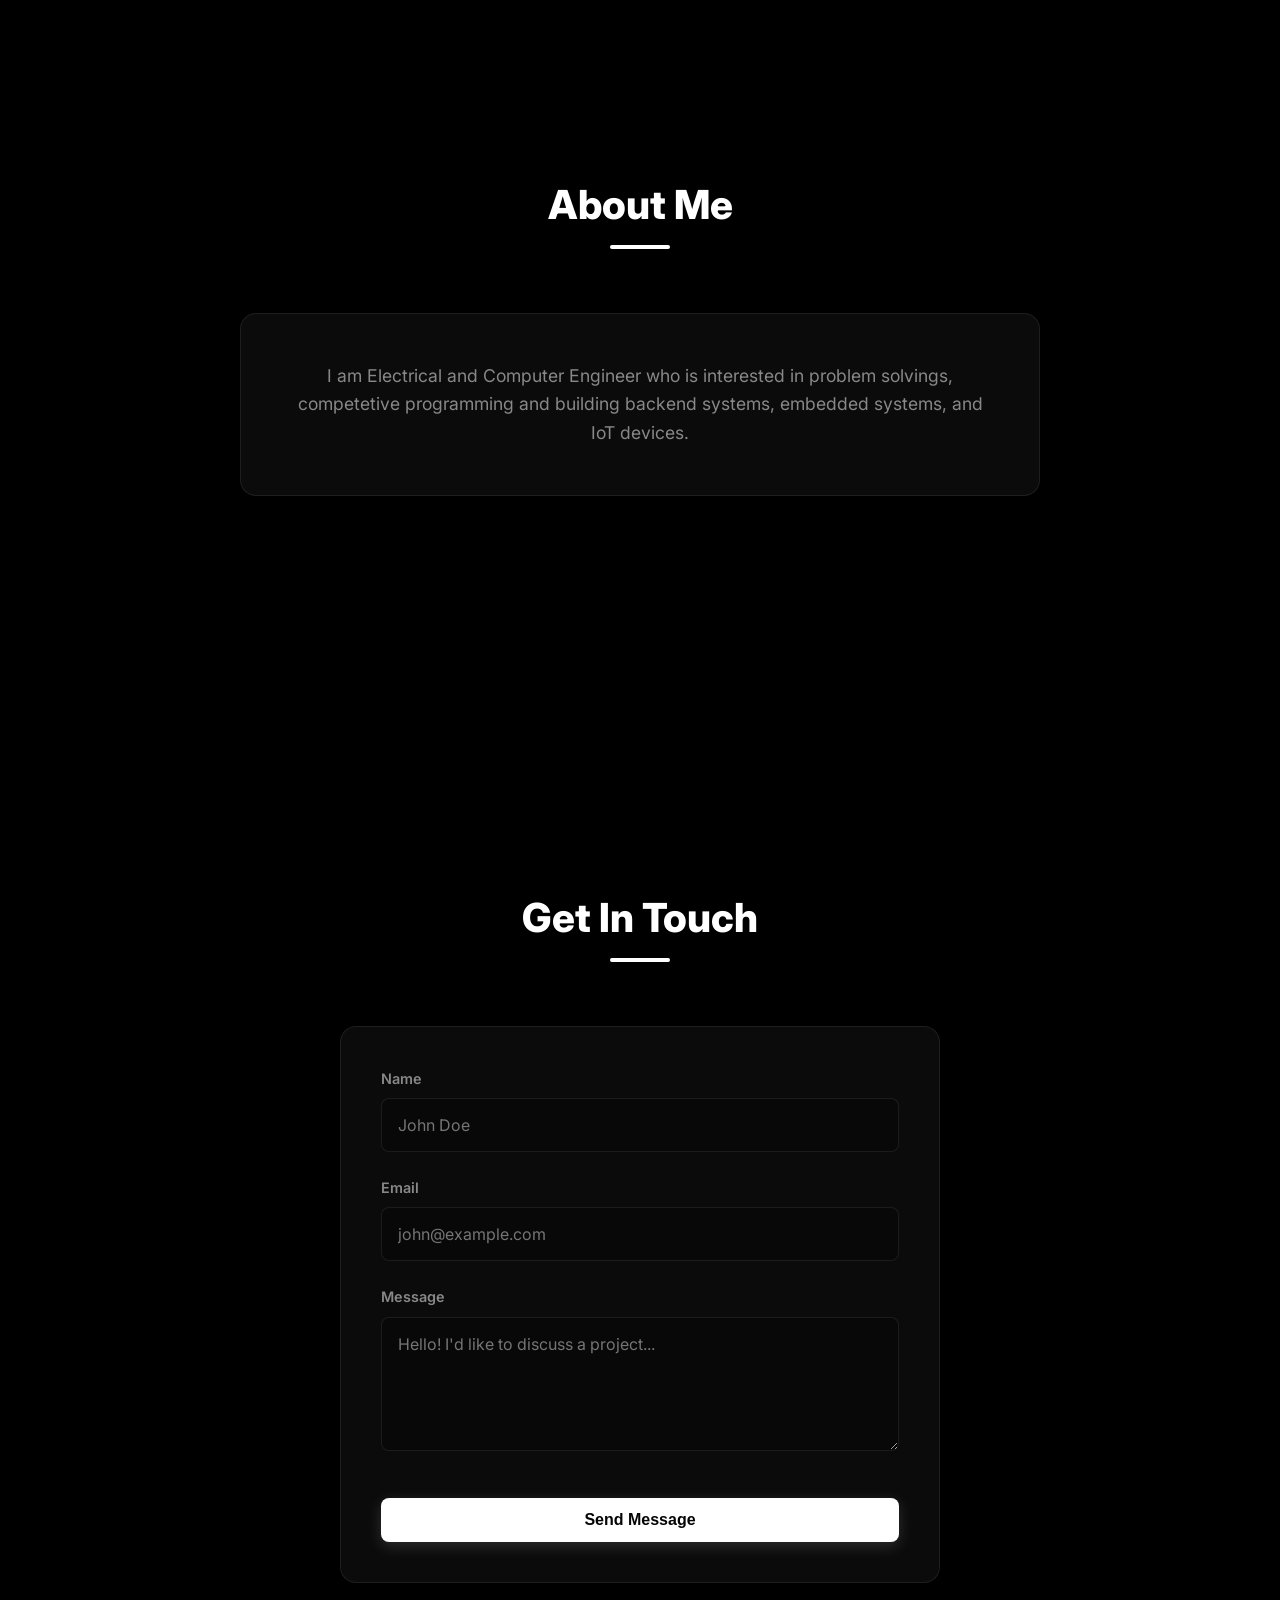
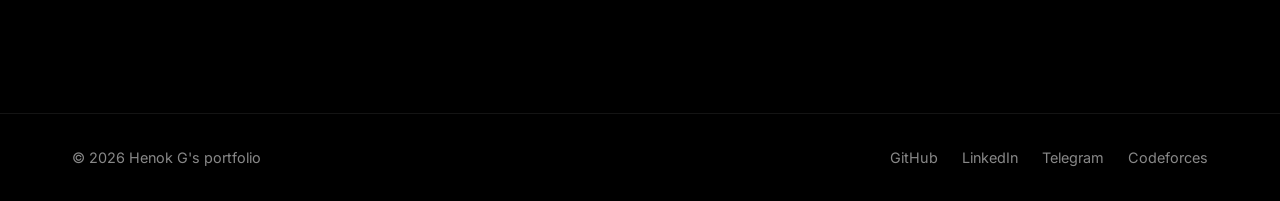
==== commit 26028535: "removed the file system" ====
--- a/index.html
+++ b/index.html
@@ -7,7 +7,7 @@
     <link href="https://fonts.googleapis.com/css2?family=Inter:wght@300;400;600;800&display=swap" rel="stylesheet">
     <link rel="stylesheet" href="styles.css">
     <!-- Favicon (replace 'favicon.ico' with your icon file path) -->
-    <link rel="icon" type="image/x-icon" href="images/hardware.jpg">
+    <link rel="icon" type="image/x-icon" href="images/hardware.ico">
 </head>
 <body>
     <div class="scroll-progress"></div>
@@ -15,7 +15,10 @@
 
     <header class="glass-nav">
         <div class="nav-container">
-            <a href="#home" class="logo">Henok.work</a>
+            <div class="nav-left">
+                <div id="nav-profile-slot"></div>
+                <a href="#home" class="logo">Henok.work</a>
+            </div>
             <nav>
                 <ul class="nav-links">
                     <li><a href="#home">Home</a></li>
@@ -42,9 +45,9 @@
                         <a href="#contact" class="btn secondary-btn">Contact Me</a>
                     </div>
                 </div>
-                <div class="hero-image-wrapper">
+                <div class="hero-image-wrapper" id="hero-profile-slot">
                     <div class="profile-glow"></div>
-                    <img src="images/profile.jpg" alt="Henok's Profile Picture" class="profile-image">
+                    <img src="images/profile.jpg" alt="Henok's Profile Picture" id="profile-pic" class="profile-image">
                 </div>
             </div>
         </section>
@@ -156,18 +159,30 @@
                     <div class="timeline-dot"></div>
                     <div class="timeline-date">2023 - Present</div>
                     <div class="timeline-content project-card">
-                        <h3>Backend Developer</h3>
-                        <h4>Company Name</h4>
-                        <p>Developed robust backend systems, integrating APIs and maintaining high availability.</p>
+                        <div class="card-image-wrapper">
+                            <!-- Replace src with your company image path, e.g., 'images/company1.jpg' -->
+                            <img src="https://placehold.co/600x300/1a1a2e/ffffff?text=Company+Logo" alt="Company Logo" class="card-image">
+                        </div>
+                        <div class="card-content">
+                            <h3>Backend Developer</h3>
+                            <h4>Company Name</h4>
+                            <p>Developed robust backend systems, integrating APIs and maintaining high availability.</p>
+                        </div>
                     </div>
                 </div>
                 <div class="timeline-item hidden">
                     <div class="timeline-dot"></div>
                     <div class="timeline-date">2021 - 2023</div>
                     <div class="timeline-content project-card">
-                        <h3>Embedded Systems Engineer</h3>
-                        <h4>Tech Corp</h4>
-                        <p>Designed and implemented embedded solutions using ESP32 and C++ for IoT applications.</p>
+                        <div class="card-image-wrapper">
+                            <!-- Replace src with your company image path, e.g., 'images/company2.jpg' -->
+                            <img src="https://placehold.co/600x300/1a1a2e/ffffff?text=Tech+Corp+Logo" alt="Tech Corp Logo" class="card-image">
+                        </div>
+                        <div class="card-content">
+                            <h3>Embedded Systems Engineer</h3>
+                            <h4>Tech Corp</h4>
+                            <p>Designed and implemented embedded solutions using ESP32 and C++ for IoT applications.</p>
+                        </div>
                     </div>
                 </div>
             </div>
@@ -240,6 +255,10 @@
             <div class="project-grid">
                 <!-- Certificate Card 1 -->
                 <div class="project-card hidden">
+                    <div class="card-image-wrapper">
+                        <!-- Replace src with your certificate image path, e.g., 'images/aws-cert.jpg' -->
+                        <img src="https://placehold.co/600x400/1a1a2e/ffffff?text=AWS+Certificate" alt="AWS Certificate" class="card-image">
+                    </div>
                     <div class="card-content">
                         <h3>AWS Certified Solutions Architect</h3>
                         <p>Amazon Web Services (AWS)</p>
@@ -252,6 +271,10 @@
 
                 <!-- Certificate Card 2 -->
                 <div class="project-card hidden" style="transition-delay: 100ms;">
+                    <div class="card-image-wrapper">
+                        <!-- Replace src with your certificate image path, e.g., 'images/mongodb-cert.jpg' -->
+                        <img src="https://placehold.co/600x400/1a1a2e/ffffff?text=MongoDB+Certificate" alt="MongoDB Certificate" class="card-image">
+                    </div>
                     <div class="card-content">
                         <h3>MongoDB Developer</h3>
                         <p>MongoDB University</p>
@@ -312,6 +335,6 @@
         </div>
     </footer>
 
-    <script src="script.js"></script>
+<script src="script.js"></script>
 </body>
 </html>
--- a/styles.css
+++ b/styles.css
@@ -137,6 +137,33 @@
     align-items: center;
 }
 
+.nav-left {
+    display: flex;
+    align-items: center;
+    gap: 1rem;
+}
+
+#nav-profile-slot {
+    width: 40px;
+    height: 40px;
+    display: flex;
+    align-items: center;
+    justify-content: center;
+}
+
+.profile-image.morphed {
+    width: 40px;
+    height: 40px;
+    border-width: 2px;
+    box-shadow: 0 2px 10px rgba(0,0,0,0.5);
+    cursor: pointer;
+    transition: transform 0.4s ease, border-color 0.4s ease;
+}
+
+.profile-image.morphed:hover {
+    transform: scale(1.1);
+}
+
 .logo {
     font-size: 1.5rem;
     font-weight: 800;
@@ -692,10 +719,23 @@
     .logo {
         font-size: 1.2rem;
     }
+    .hero-container {
+        flex-direction: column-reverse;
+        text-align: center;
+        gap: 2rem;
+    }
+    .hero-content {
+        max-width: 100%;
+    }
+    .profile-image {
+        width: 200px;
+        height: 200px;
+    }
     .headline {
         font-size: 2.5rem;
     }
     .hero-actions {
+        justify-content: center;
         flex-direction: column;
     }
     .contact-form {
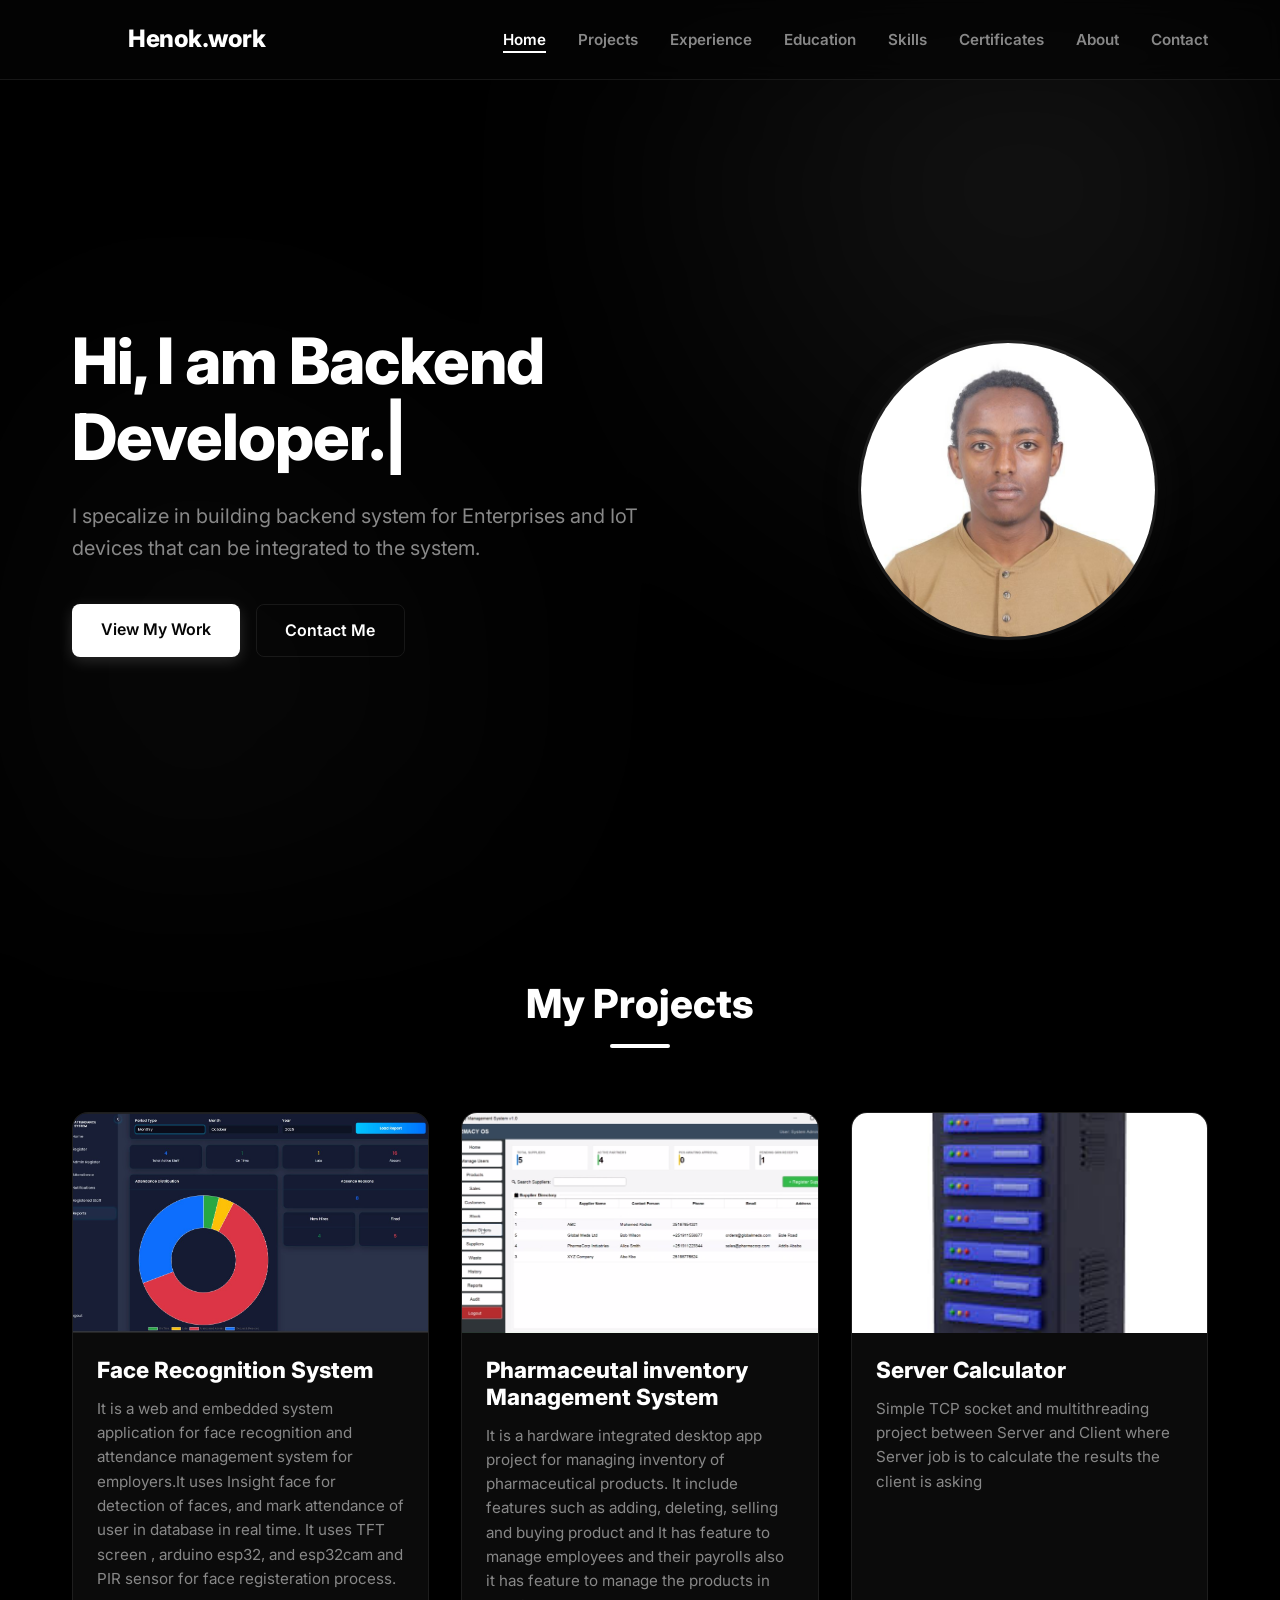
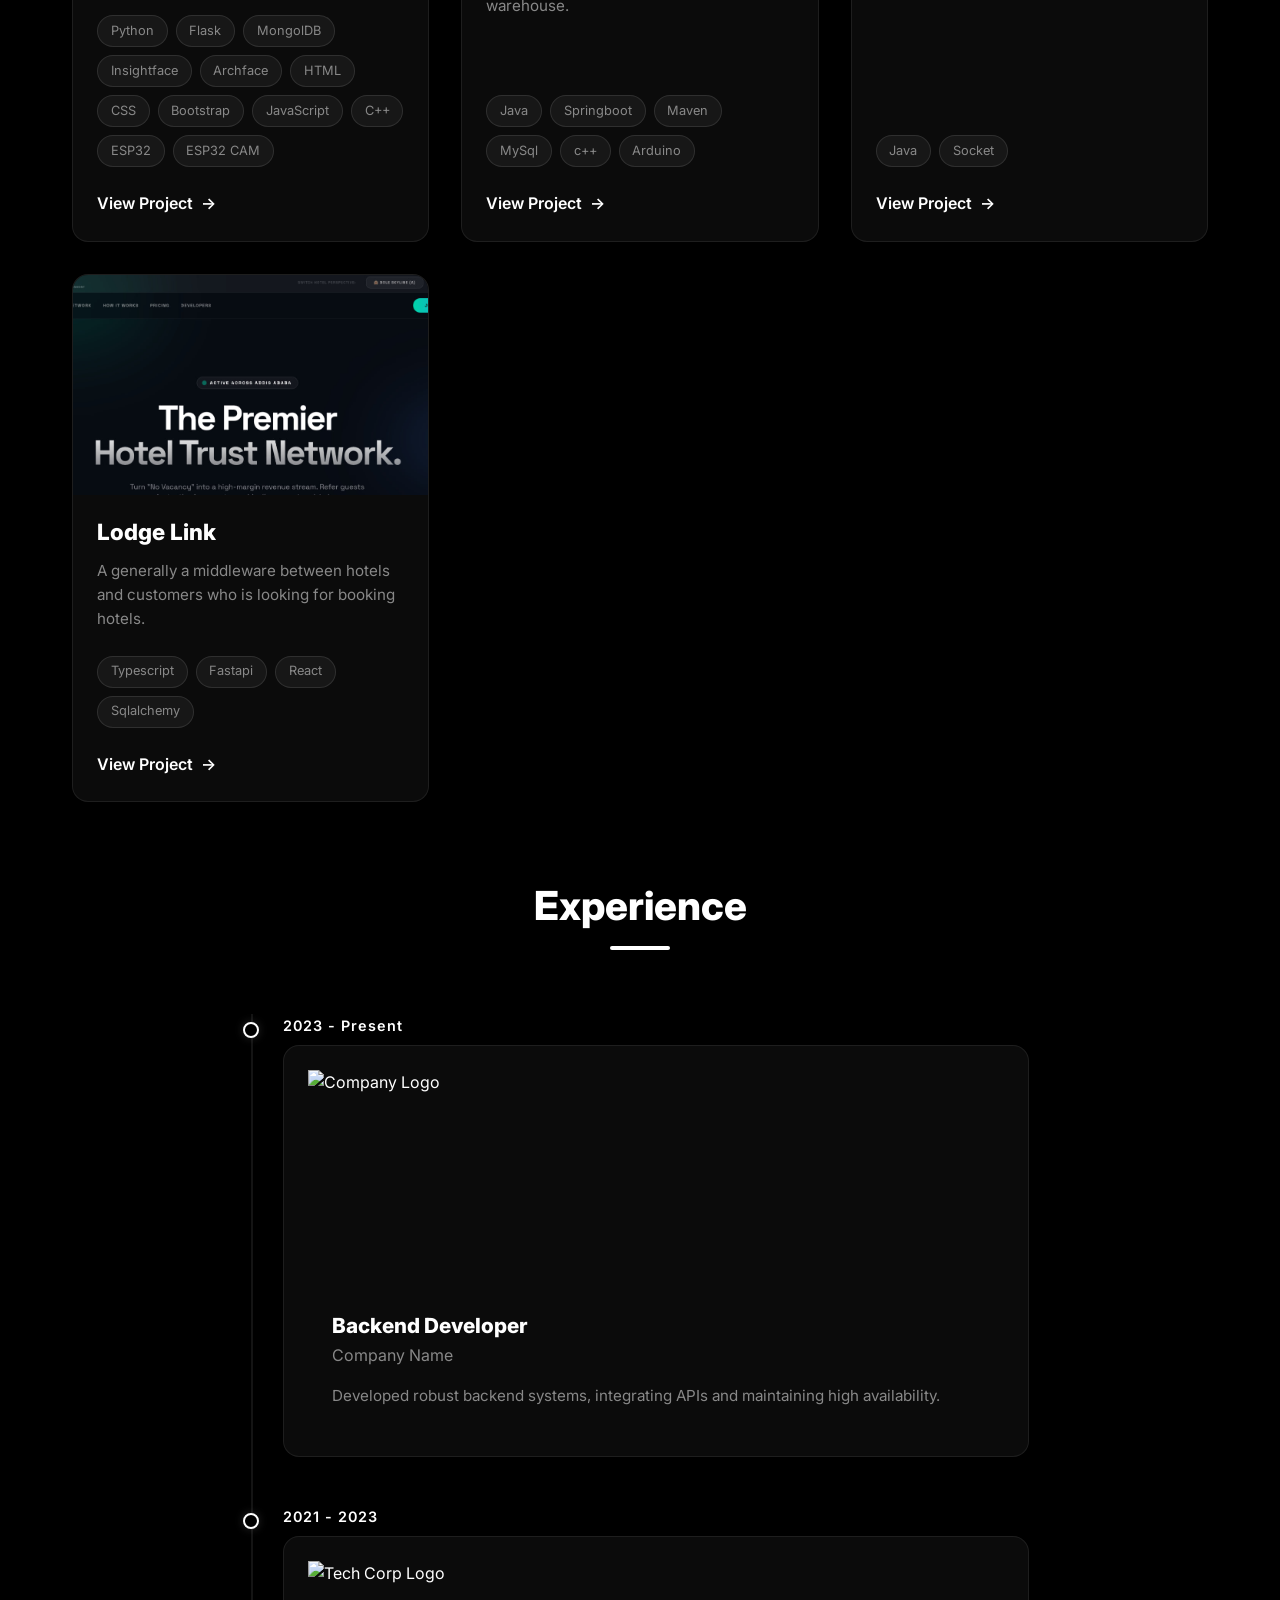
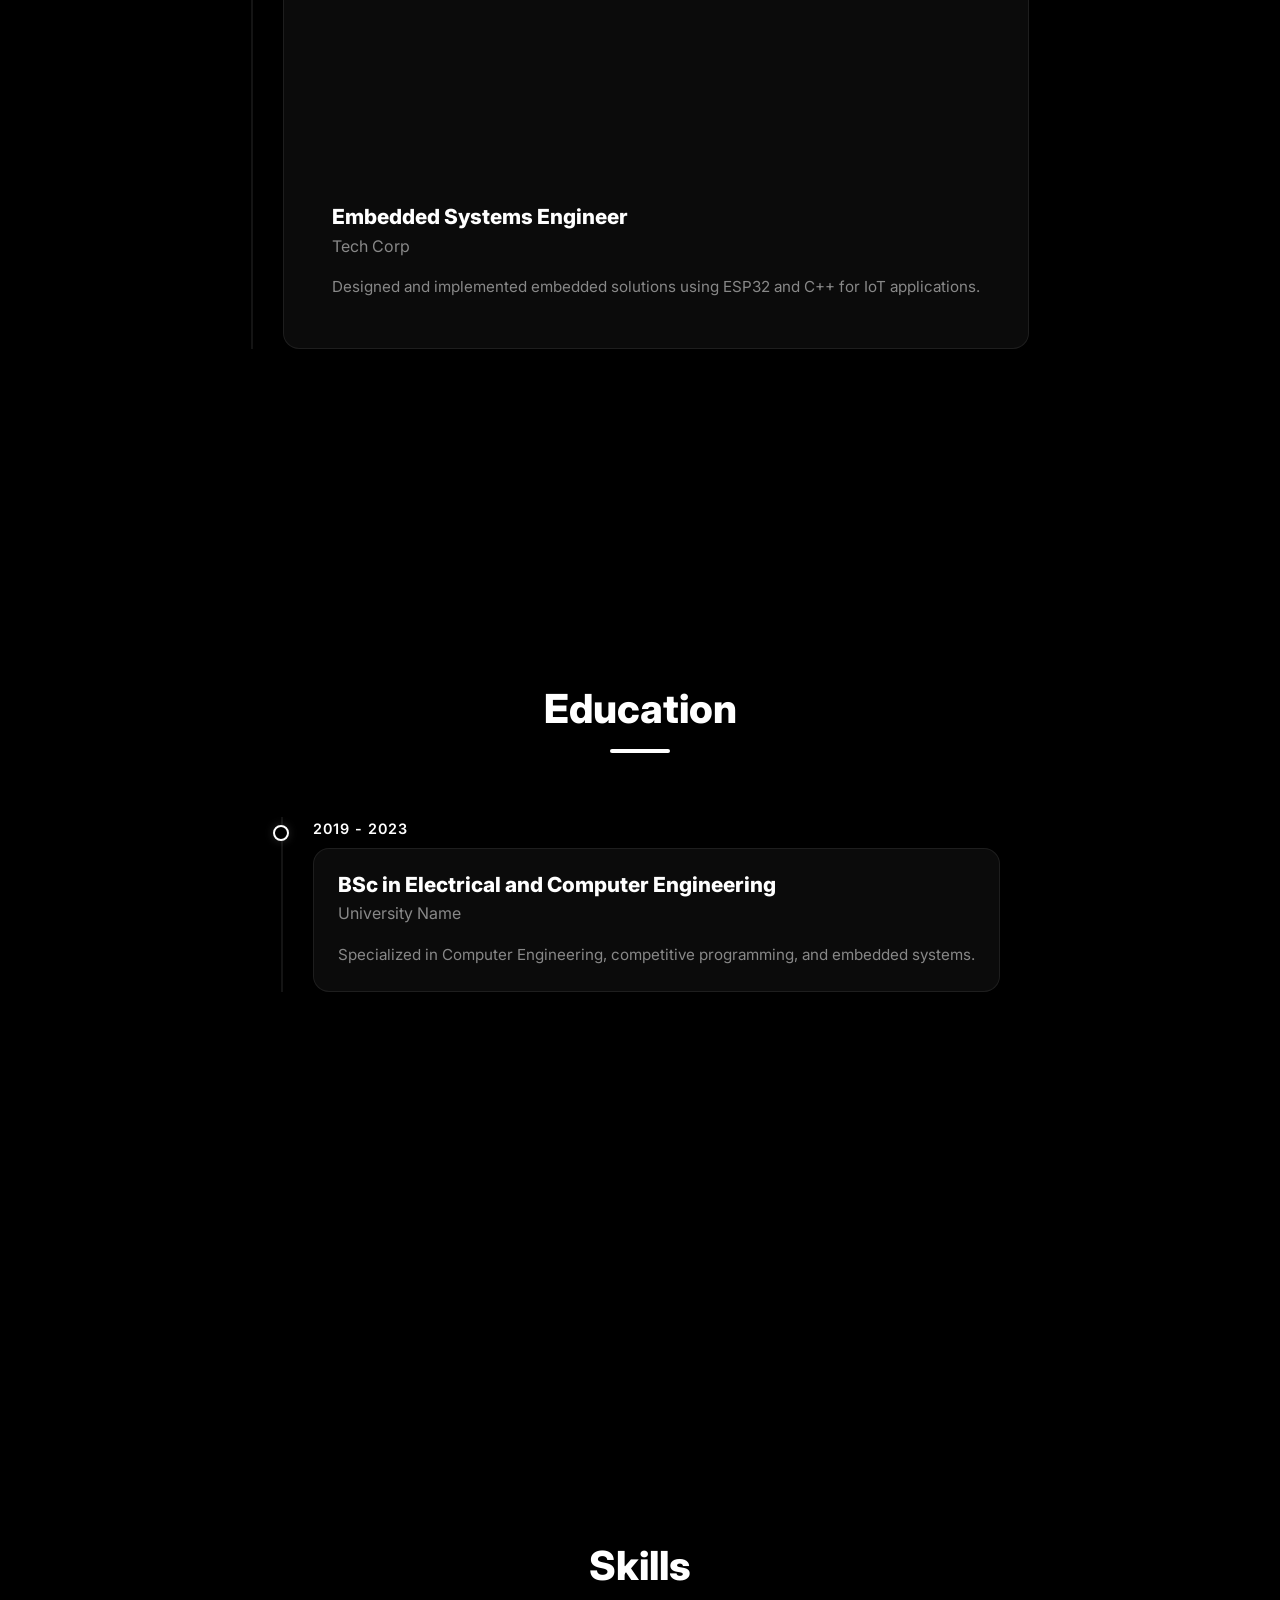
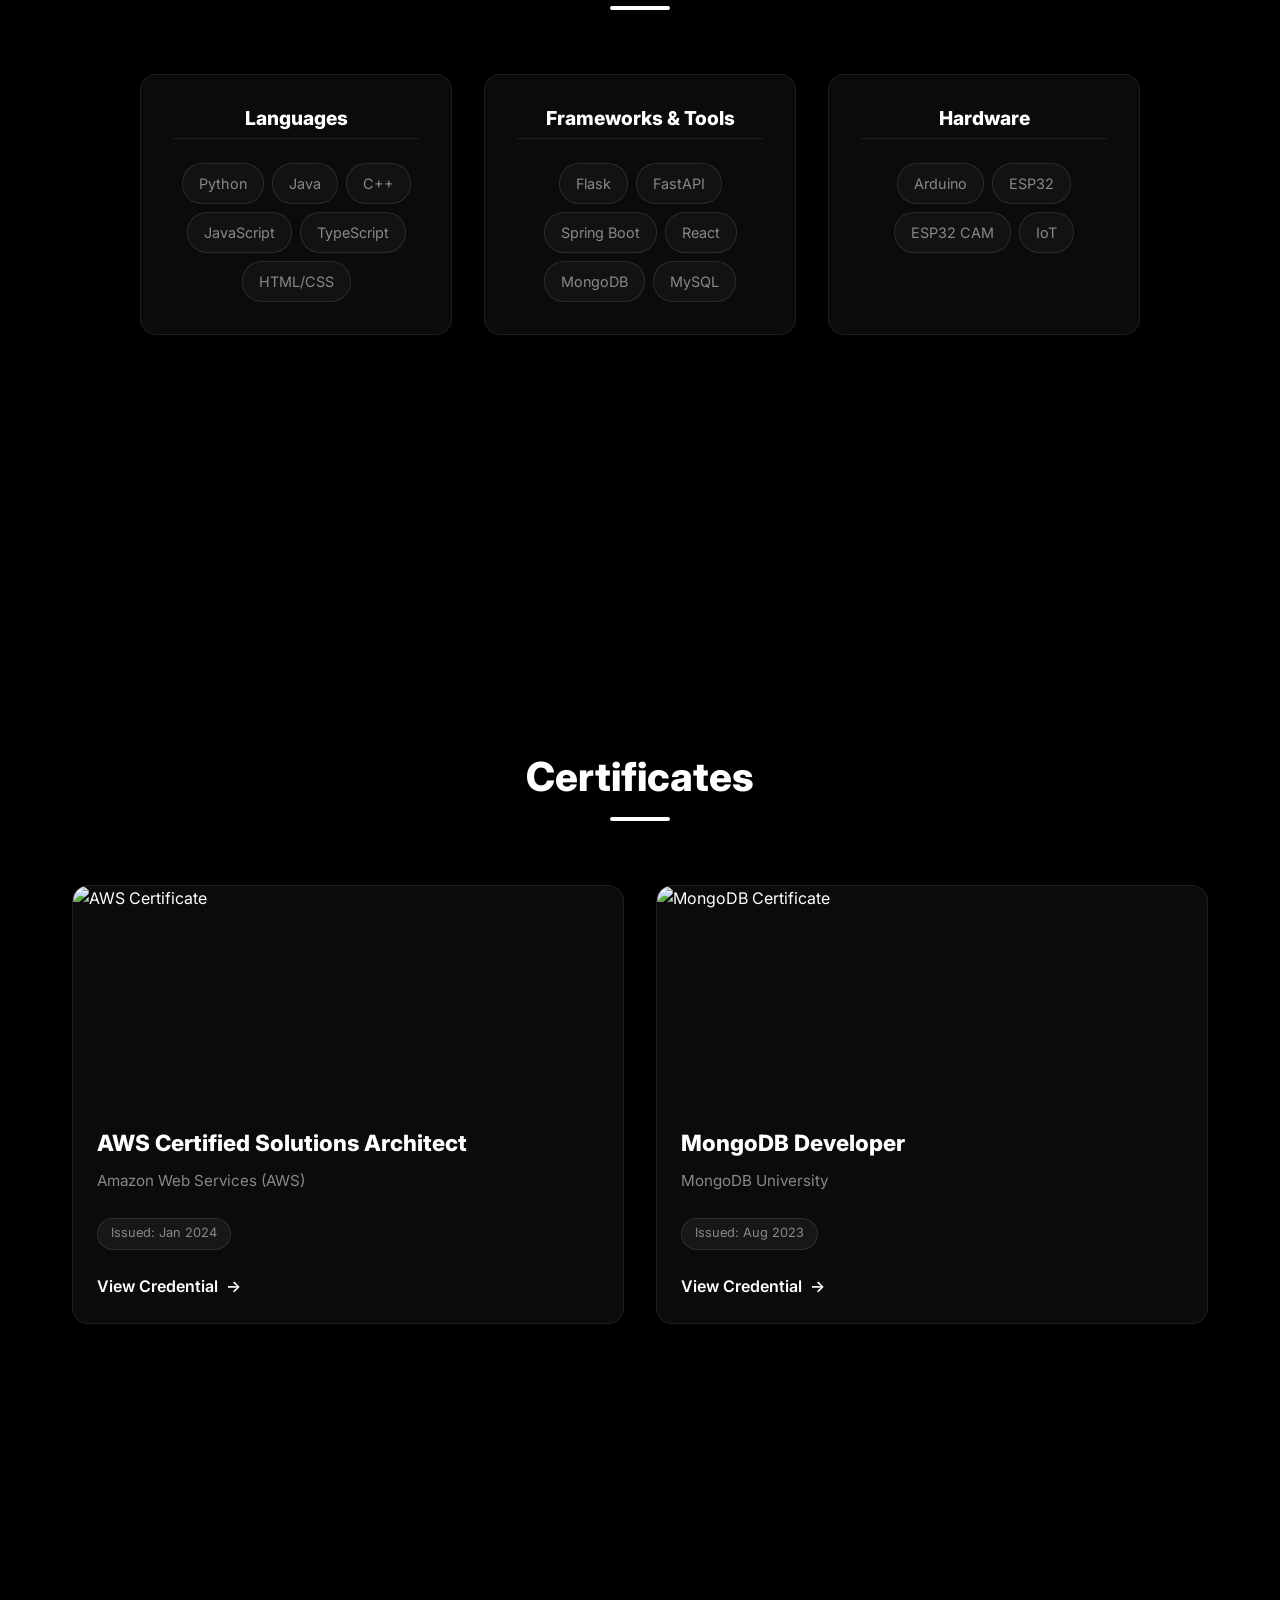
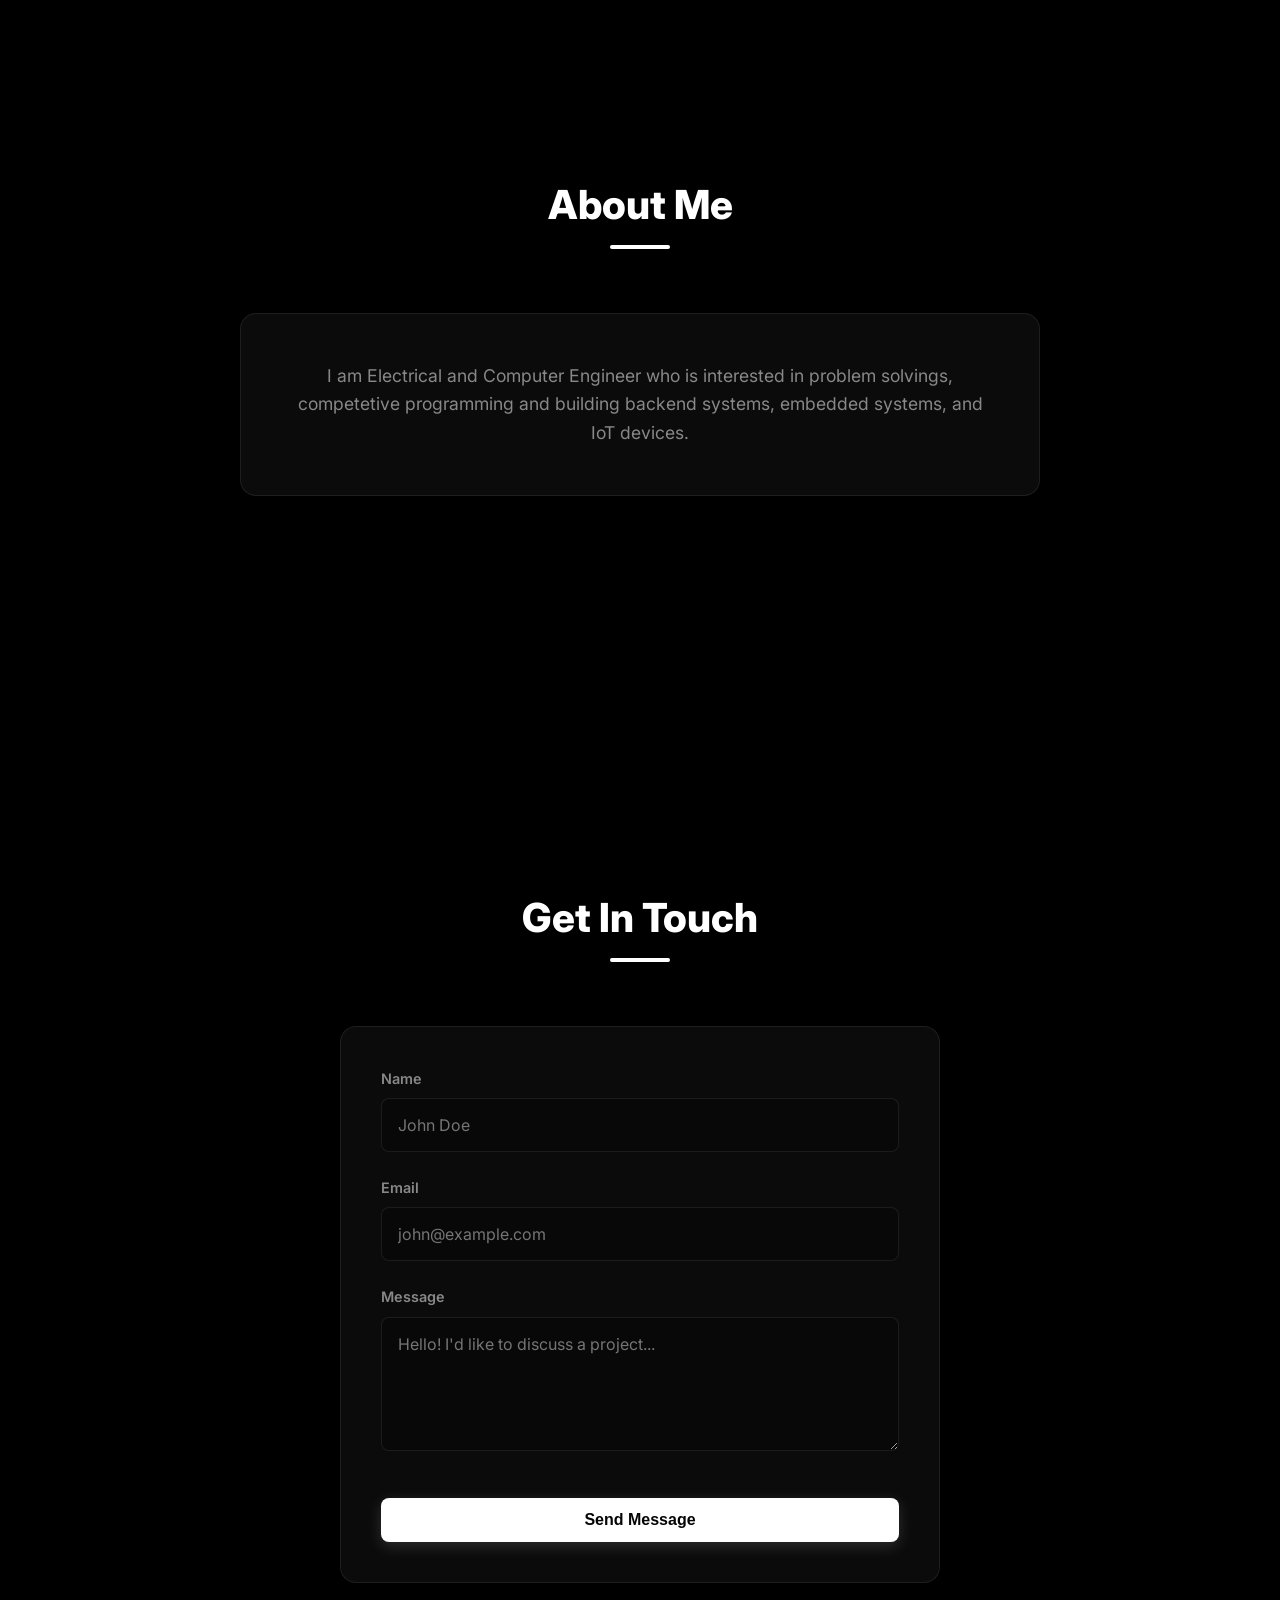
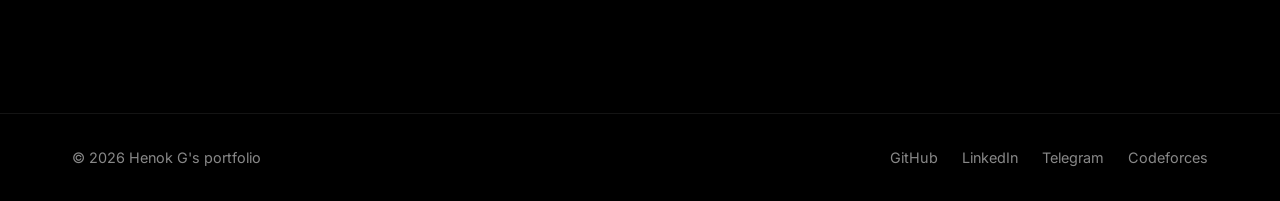
==== commit 17416011: "final changes" ====
--- a/index.html
+++ b/index.html
@@ -7,9 +7,16 @@
     <link href="https://fonts.googleapis.com/css2?family=Inter:wght@300;400;600;800&display=swap" rel="stylesheet">
     <link rel="stylesheet" href="styles.css">
     <!-- Favicon (replace 'favicon.ico' with your icon file path) -->
-    <link rel="icon" type="image/x-icon" href="images/hardware.ico">
+    <link rel="icon" type="image/x-icon" id="favi" href="images/hardware.ico">
 </head>
 <body>
+    <!-- Preloader -->
+    <div id="preloader">
+        <div class="preloader-content">
+            <img src="images/hardware.ico" alt="Loading" class="preloader-icon">
+        </div>
+    </div>
+
     <div class="scroll-progress"></div>
     <div class="background-mesh"></div>
 
@@ -47,7 +54,7 @@
                 </div>
                 <div class="hero-image-wrapper" id="hero-profile-slot">
                     <div class="profile-glow"></div>
-                    <img src="images/profile.jpg" alt="Henok's Profile Picture" id="profile-pic" class="profile-image">
+                    <img src="images/portfolio.jpg" alt="Henok's Profile Picture" id="profile-pic" class="profile-image">
                 </div>
             </div>
         </section>
--- a/styles.css
+++ b/styles.css
@@ -26,11 +26,17 @@
     padding: 0;
     box-sizing: border-box;
 }
-
+.preloader-icon{
+    border-radius:50px;
+}
+#favi{
+    border-radius:50px;
+}
 html {
     scroll-behavior: smooth;
     scrollbar-width: none; /* Firefox */
     -ms-overflow-style: none; /* Internet Explorer 10+ */
+    overflow-x: hidden;
 }
 
 /* Hide scrollbar for Chrome, Safari and Opera */
@@ -52,7 +58,7 @@
     position: fixed;
     top: 0;
     left: 0;
-    width: 100vw;
+    width: 100%;
     height: 100vh;
     z-index: -1;
     /* Pure monochromatic ambient lighting */
@@ -89,18 +95,6 @@
     100% { transform: scale(1) translate(-5%, -5%); }
 }
 
-/* Scroll Progress Bar */
-.scroll-progress {
-    position: fixed;
-    top: 0;
-    left: 0;
-    height: 4px;
-    background: linear-gradient(90deg, #38bdf8, var(--accent-color));
-    width: 0%;
-    z-index: 1000;
-    transition: width 0.1s ease;
-}
-
 /* Typography */
 h1, h2, h3 {
     font-weight: 800;
@@ -336,6 +330,7 @@
     font-size: clamp(3rem, 5vw, 4.5rem);
     margin-bottom: 1.5rem;
     letter-spacing: -1px;
+    min-height: 2.4em; /* Reserve height to prevent layout shift during typing */
 }
 
 .headline::after {
@@ -748,3 +743,58 @@
         display: none;
     }
 }
+
+/* Preloader */
+#preloader {
+    position: fixed;
+    top: 0;
+    left: 0;
+    width: 100%;
+    height: 100vh;
+    background-color: var(--bg-color);
+    z-index: 99999;
+    display: flex;
+    justify-content: center;
+    align-items: center;
+    transition: opacity 0.6s cubic-bezier(0.4, 0, 0.2, 1), visibility 0.6s cubic-bezier(0.4, 0, 0.2, 1);
+}
+
+#preloader.fade-out {
+    opacity: 0;
+    visibility: hidden;
+}
+
+.preloader-content {
+    display: flex;
+    flex-direction: column;
+    align-items: center;
+    gap: 1.5rem;
+}
+
+.preloader-icon {
+    width: 80px;
+    height: 80px;
+    object-fit: cover;
+    border-radius: 50%; /* Make the icon perfectly circular */
+    animation: pulseIcon 1.5s ease-in-out infinite alternate;
+    filter: drop-shadow(0 0 15px var(--accent-glow));
+}
+
+.loader-text {
+    color: var(--text-secondary);
+    font-size: 1rem;
+    font-weight: 600;
+    letter-spacing: 2px;
+    text-transform: uppercase;
+    animation: blinkText 1.5s step-end infinite;
+}
+
+@keyframes pulseIcon {
+    0% { transform: scale(0.9); opacity: 0.8; filter: drop-shadow(0 0 10px rgba(255, 255, 255, 0.1)); }
+    100% { transform: scale(1.1); opacity: 1; filter: drop-shadow(0 0 25px rgba(255, 255, 255, 0.3)); }
+}
+
+@keyframes blinkText {
+    0%, 100% { opacity: 1; }
+    50% { opacity: 0.5; }
+}
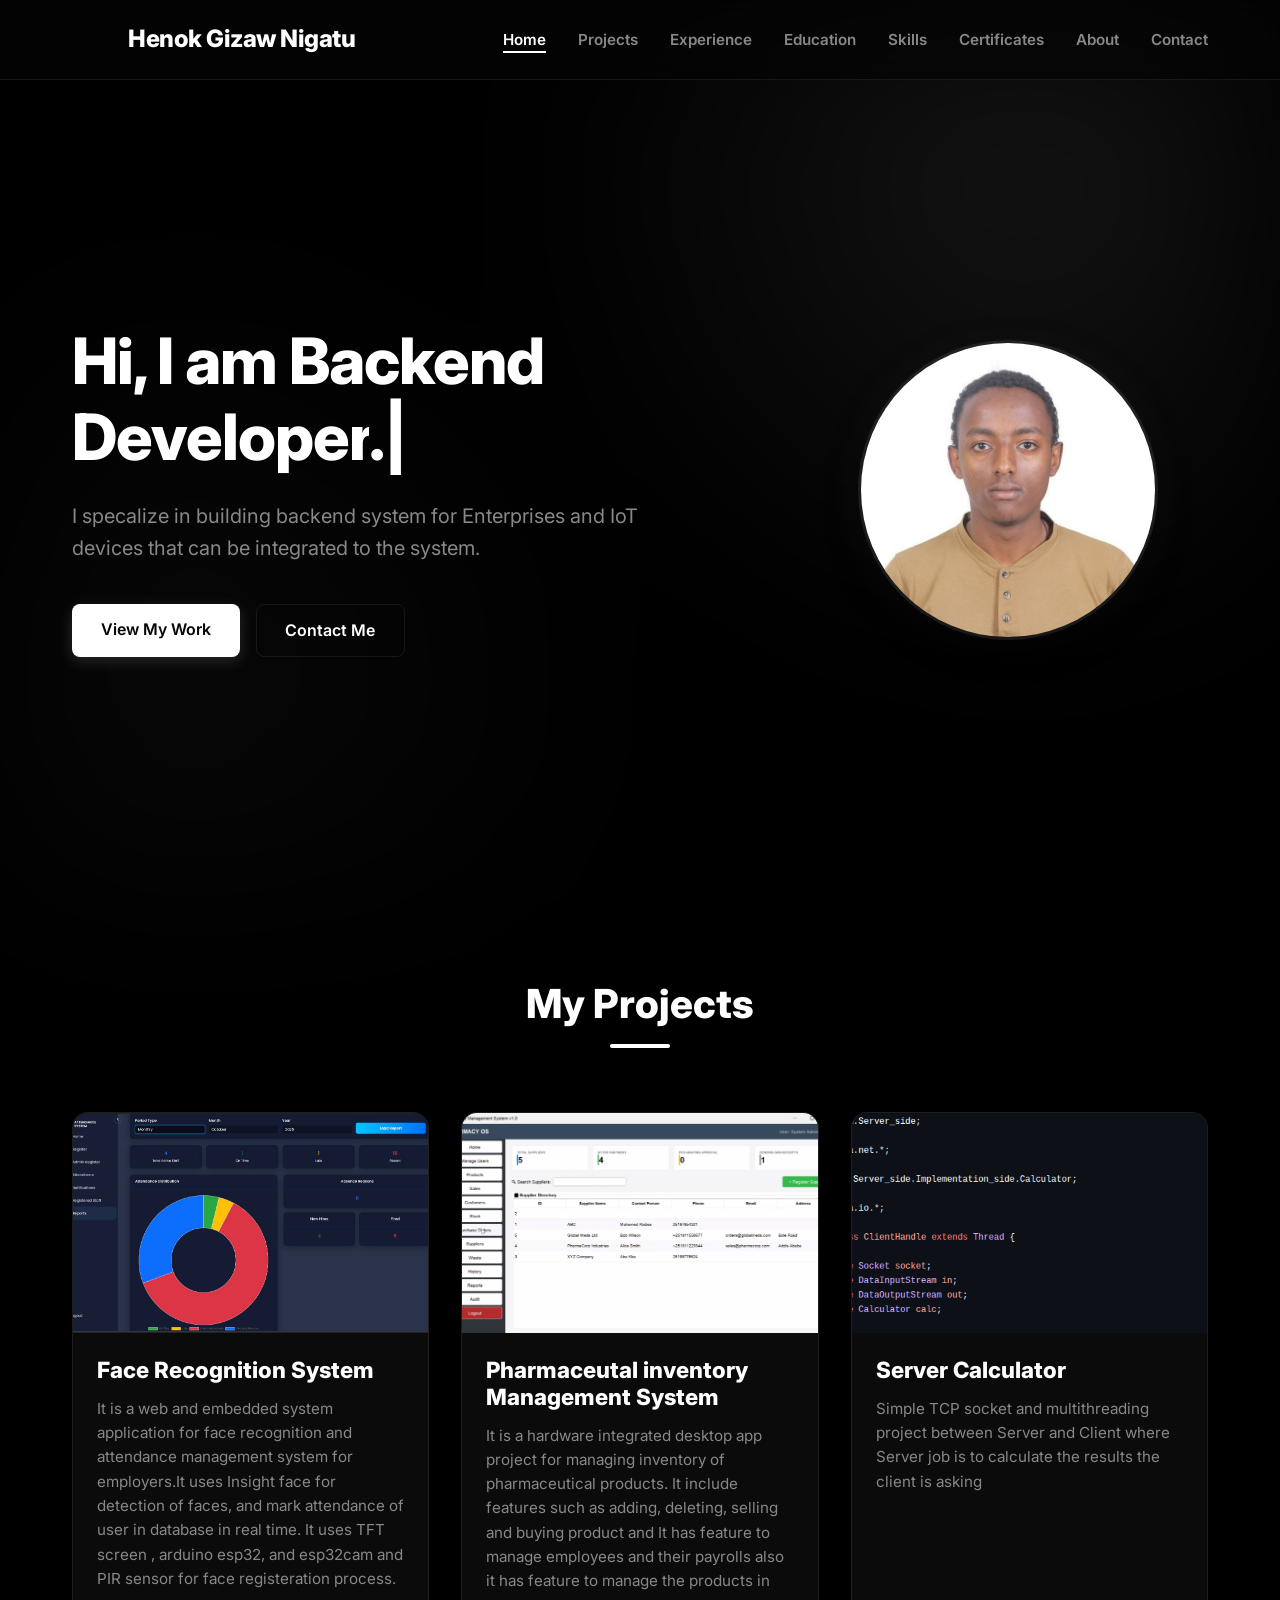
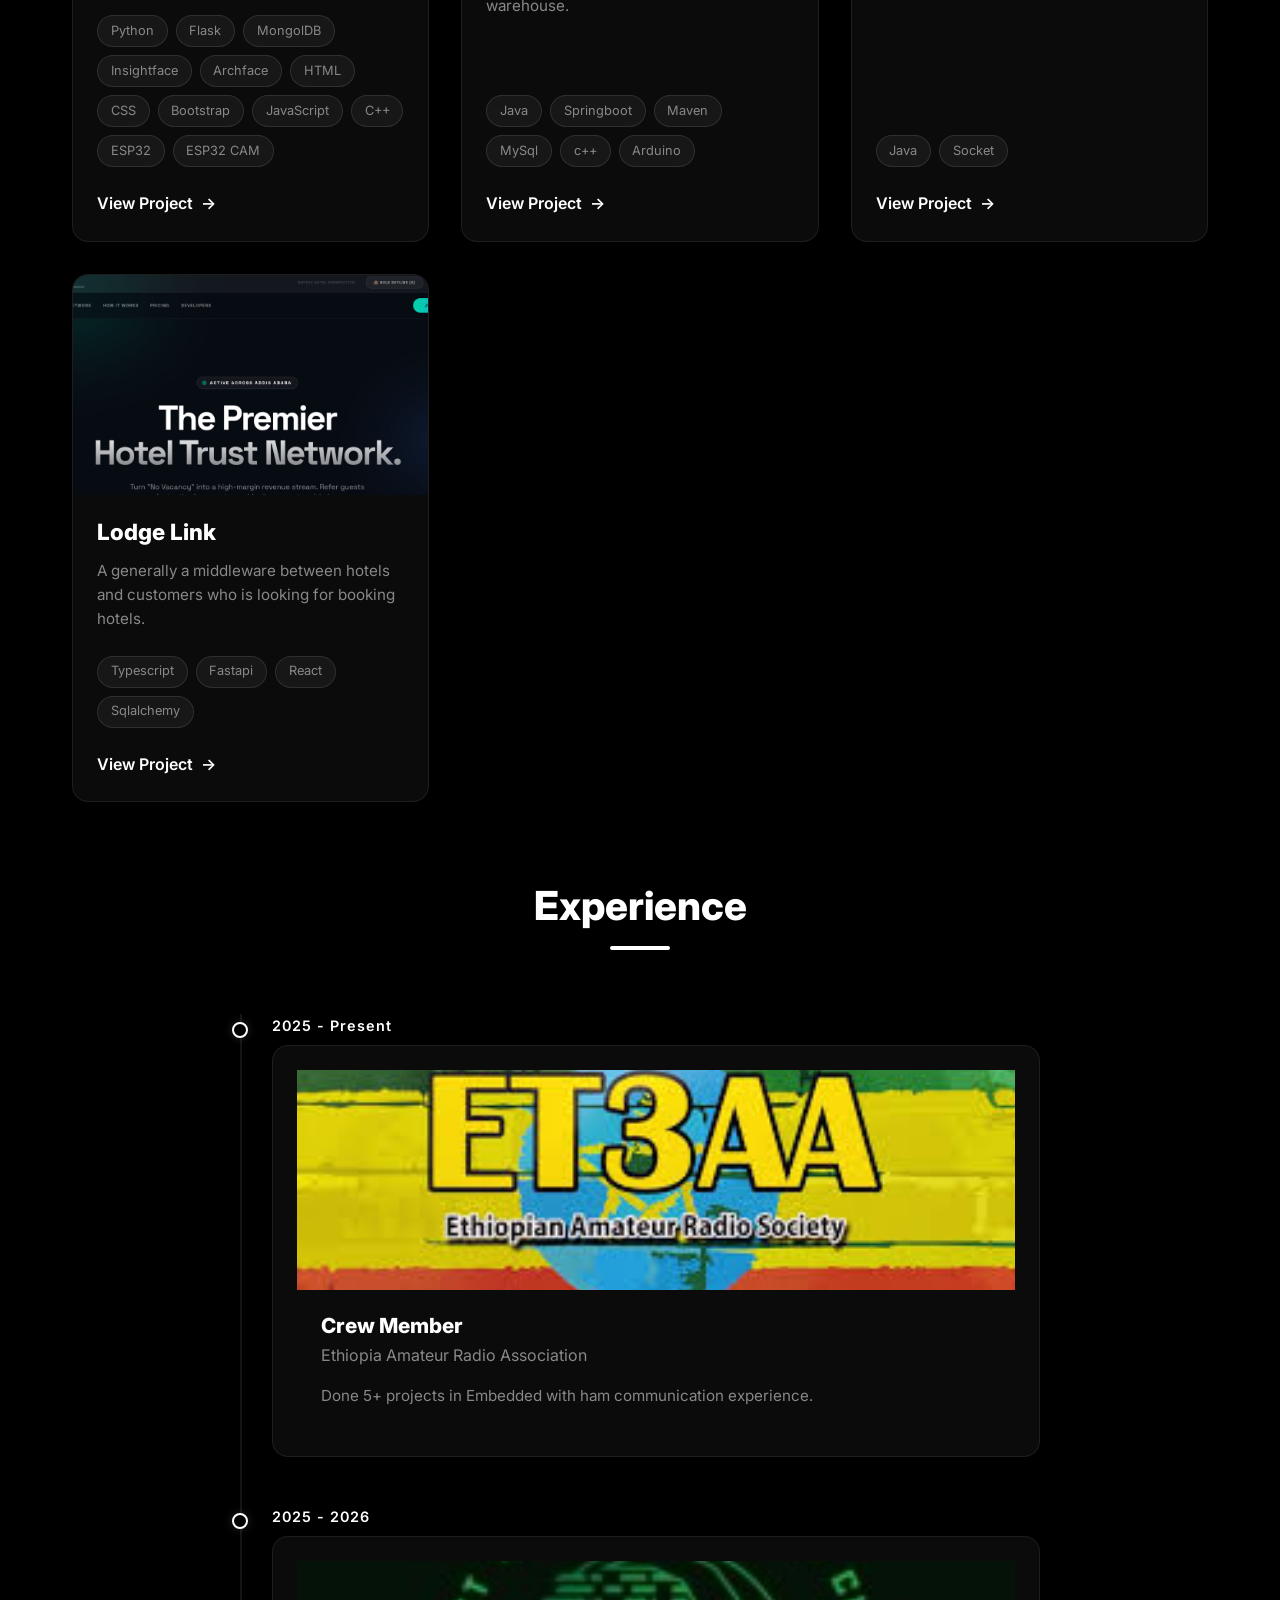
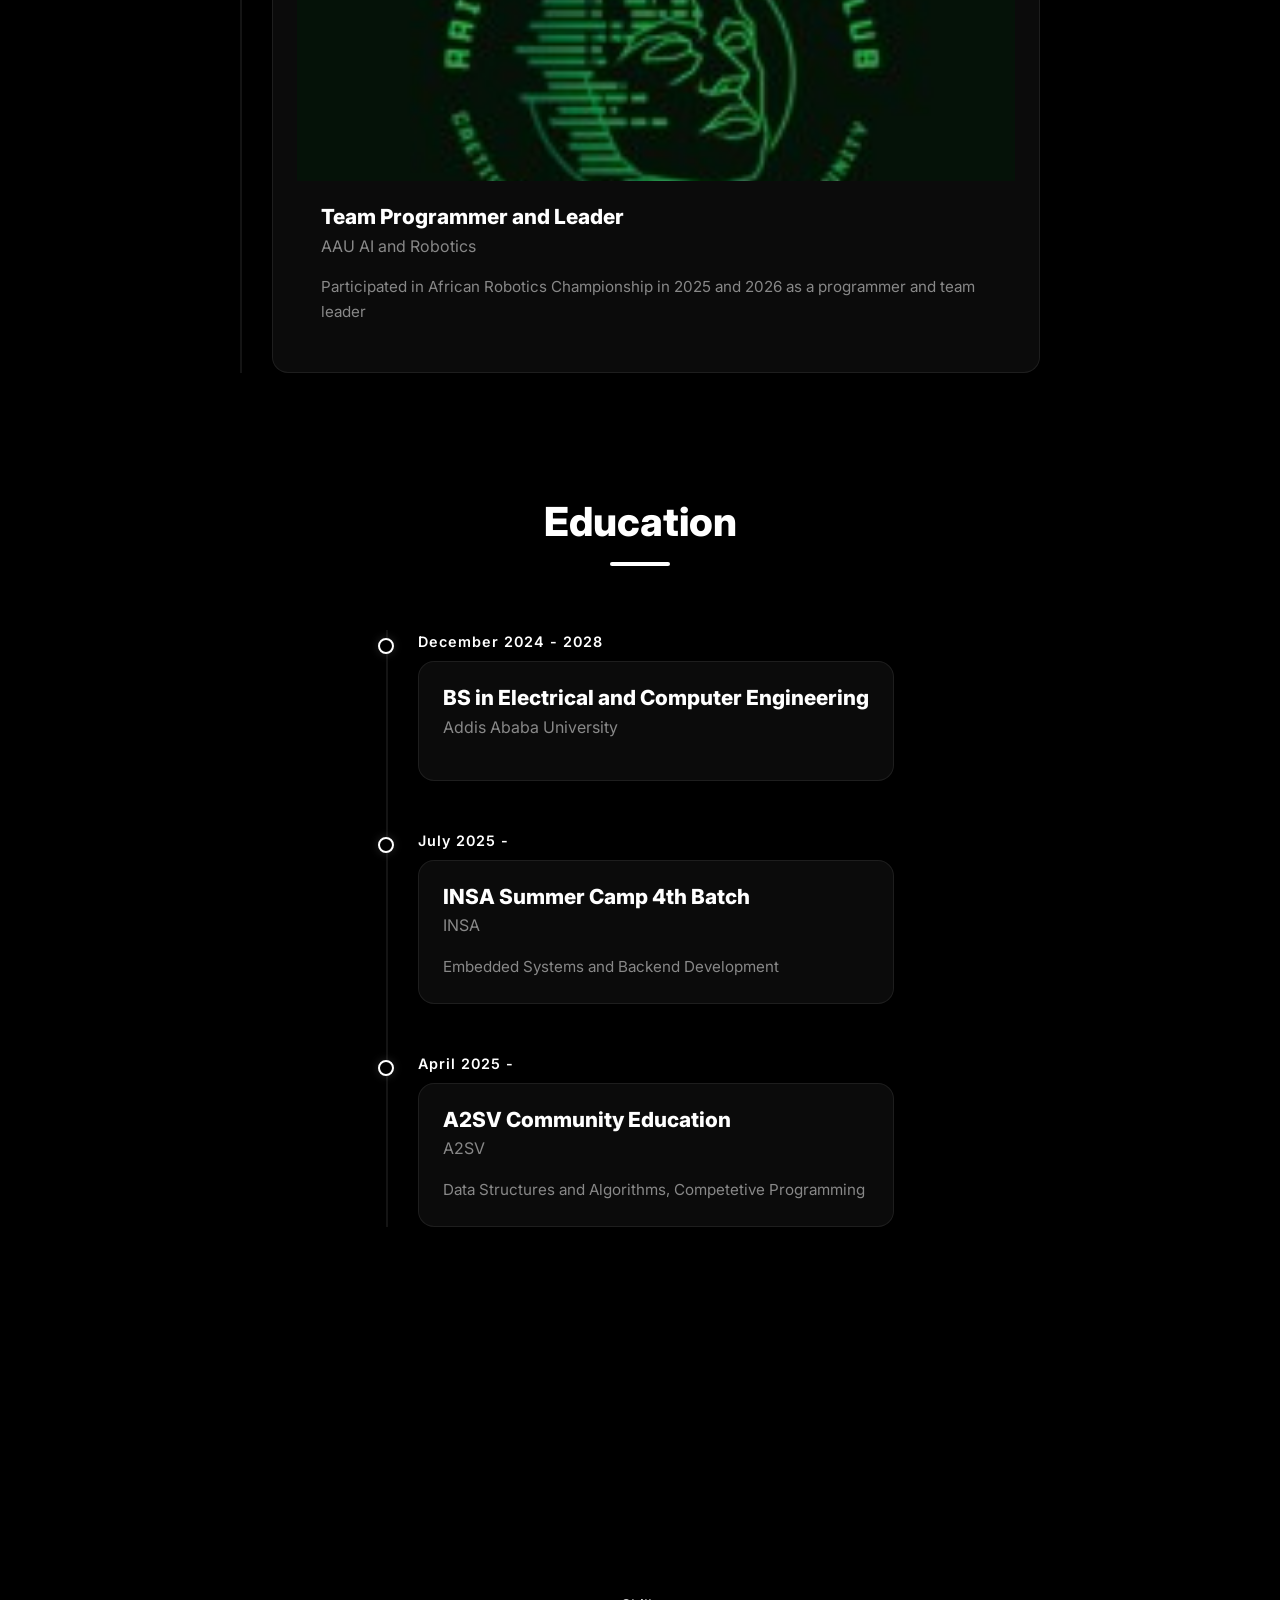
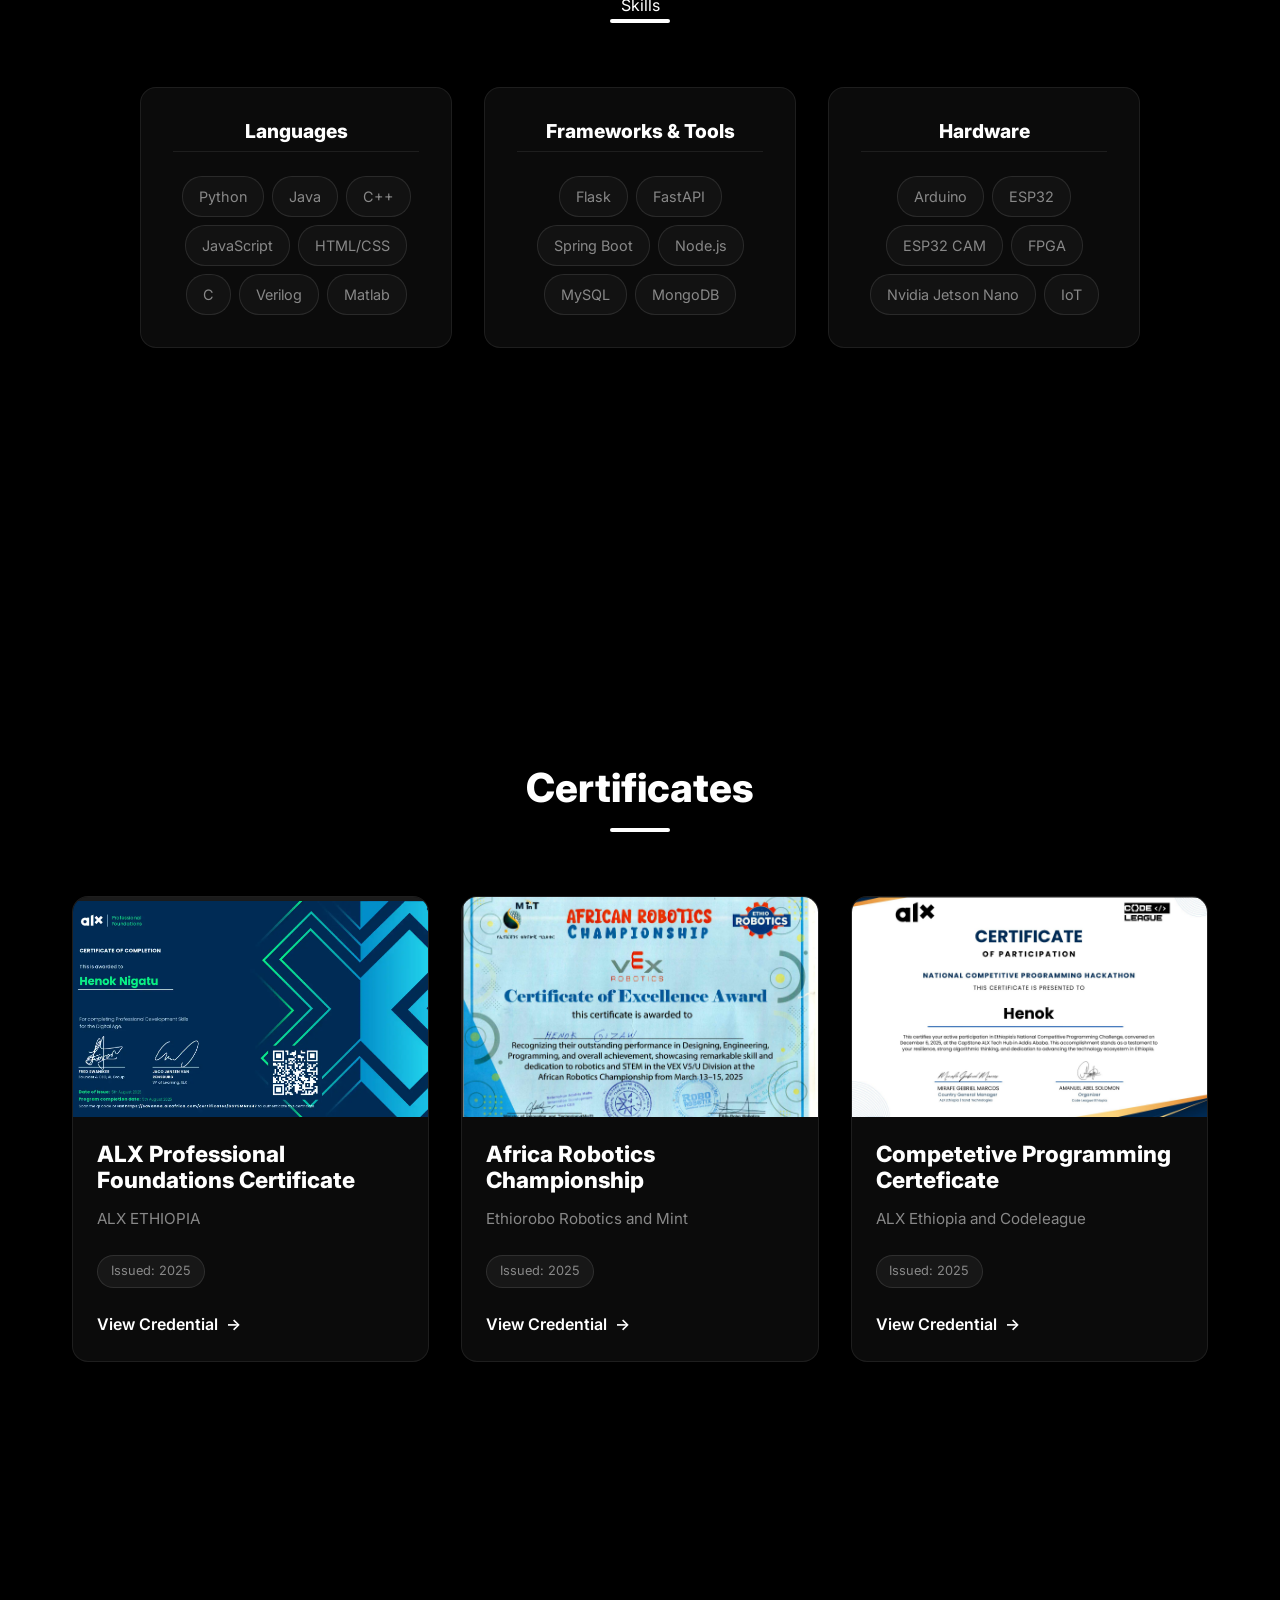
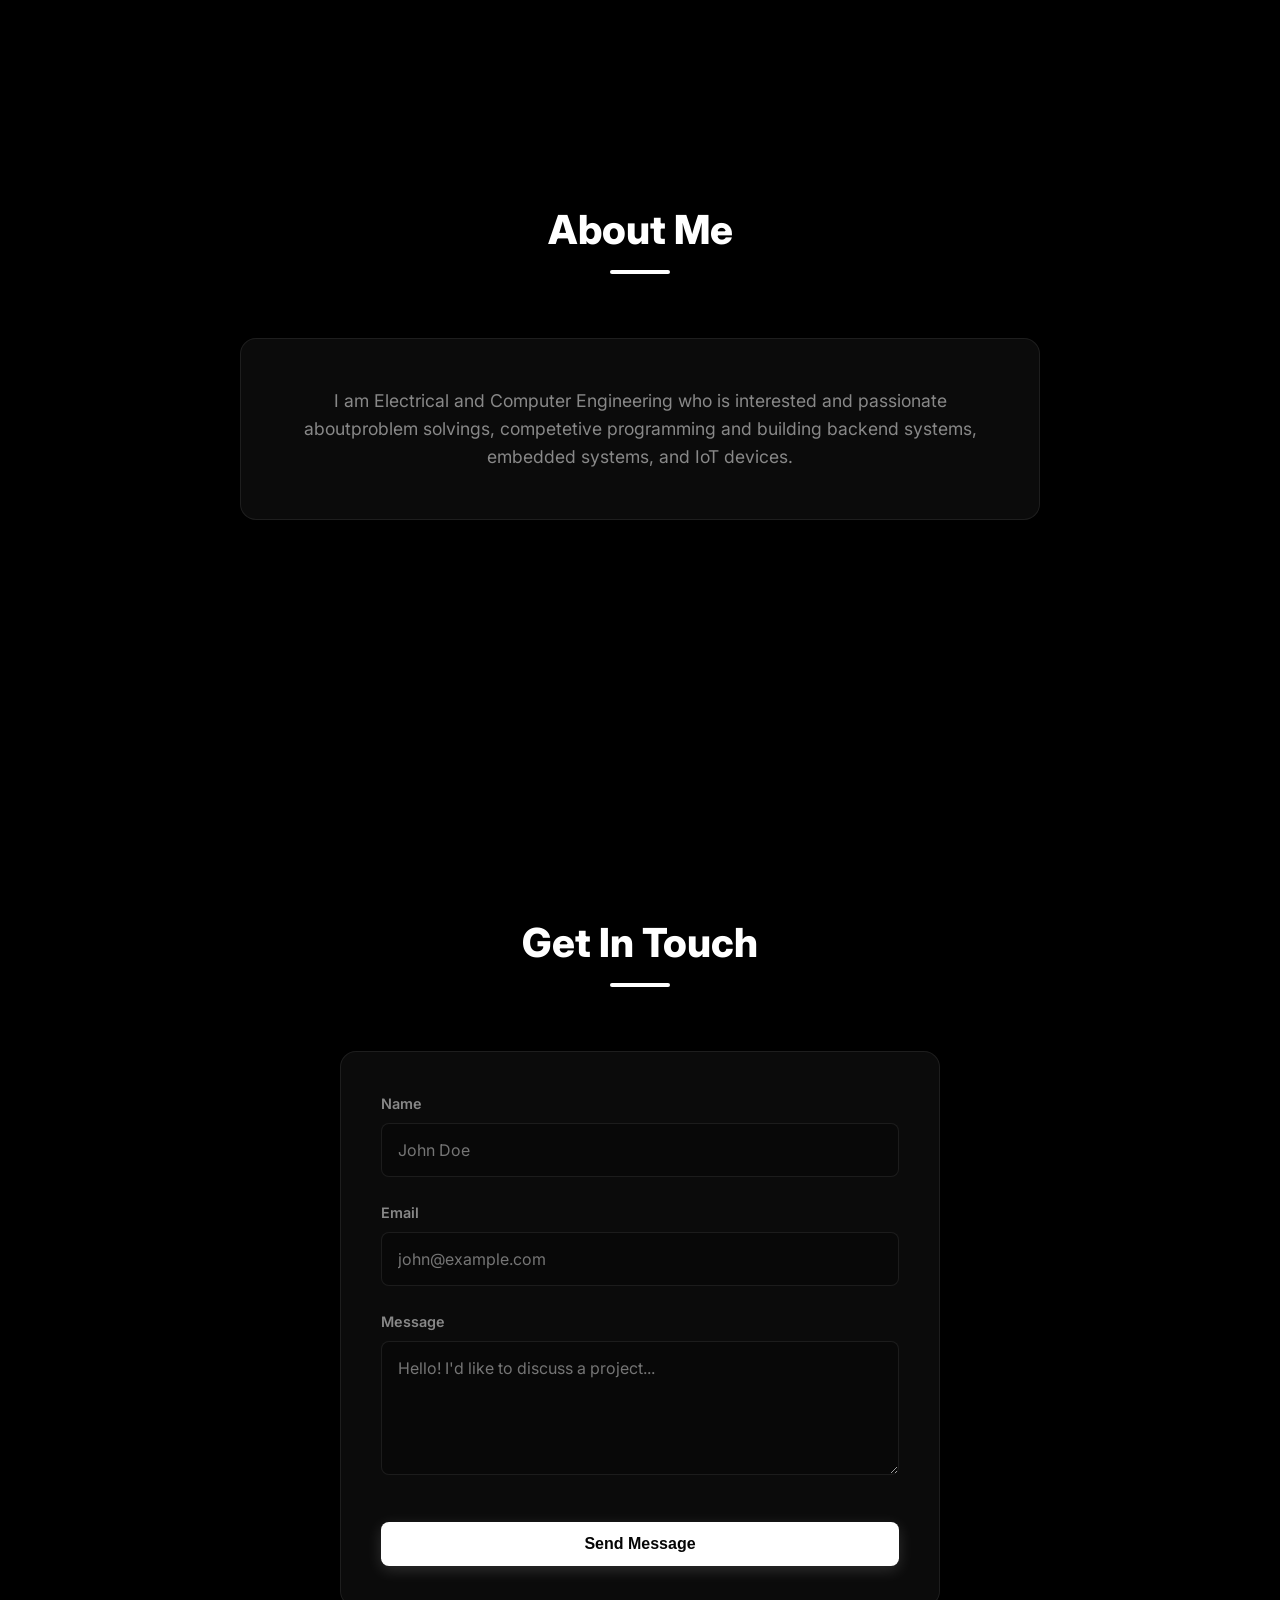
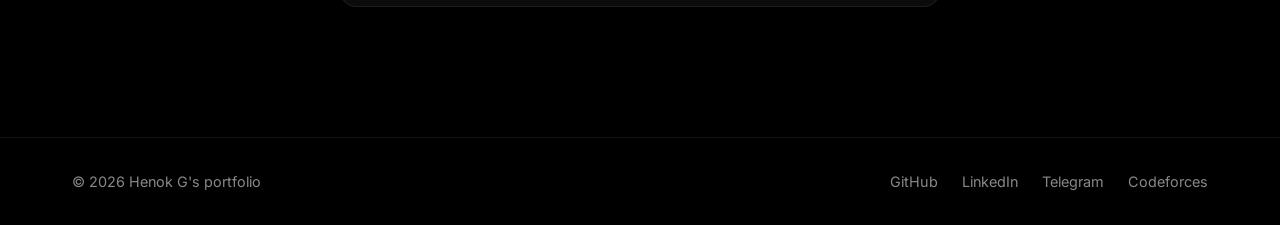
==== commit f7c83bcd: "fix#5" ====
--- a/index.html
+++ b/index.html
@@ -3,7 +3,7 @@
 <head>
     <meta charset="UTF-8">
     <meta name="viewport" content="width=device-width, initial-scale=1.0">
-    <title>Henok's.work</title>
+    <title>HenokG portfolio</title>
     <link href="https://fonts.googleapis.com/css2?family=Inter:wght@300;400;600;800&display=swap" rel="stylesheet">
     <link rel="stylesheet" href="styles.css">
     <!-- Favicon (replace 'favicon.ico' with your icon file path) -->
@@ -24,7 +24,7 @@
         <div class="nav-container">
             <div class="nav-left">
                 <div id="nav-profile-slot"></div>
-                <a href="#home" class="logo">Henok.work</a>
+                <a href="#home" class="logo">Henok Gizaw Nigatu</a>
             </div>
             <nav>
                 <ul class="nav-links">
@@ -120,7 +120,7 @@
                 <!-- Project Card 3 -->
                 <div class="project-card hidden" style="transition-delay: 200ms;">
                     <div class="card-image-wrapper">
-                        <img src="images/server.jpeg" alt="server-calculator" class="card-image">
+                        <img src="images/server.png" alt="server-calculator" class="card-image">
                     </div>
                     <div class="card-content">
                         <h3>Server Calculator</h3>
@@ -164,31 +164,31 @@
             <div class="timeline-container">
                 <div class="timeline-item hidden">
                     <div class="timeline-dot"></div>
-                    <div class="timeline-date">2023 - Present</div>
+                    <div class="timeline-date">2025 - Present</div>
                     <div class="timeline-content project-card">
                         <div class="card-image-wrapper">
                             <!-- Replace src with your company image path, e.g., 'images/company1.jpg' -->
-                            <img src="https://placehold.co/600x300/1a1a2e/ffffff?text=Company+Logo" alt="Company Logo" class="card-image">
+                            <img src="images/ET3AA.jpeg" alt="Ethiopia Amateur Radio Association" class="card-image">
                         </div>
                         <div class="card-content">
-                            <h3>Backend Developer</h3>
-                            <h4>Company Name</h4>
-                            <p>Developed robust backend systems, integrating APIs and maintaining high availability.</p>
-                        </div>
-                    </div>
-                </div>
-                <div class="timeline-item hidden">
-                    <div class="timeline-dot"></div>
-                    <div class="timeline-date">2021 - 2023</div>
+                            <h3>Crew Member</h3>
+                            <h4>Ethiopia Amateur Radio Association</h4>
+                            <p>Done 5+ projects in Embedded with ham communication experience. </p>
+                        </div>
+                    </div>
+                </div>
+                <div class="timeline-item hidden">
+                    <div class="timeline-dot"></div>
+                    <div class="timeline-date">2025 - 2026</div>
                     <div class="timeline-content project-card">
                         <div class="card-image-wrapper">
                             <!-- Replace src with your company image path, e.g., 'images/company2.jpg' -->
-                            <img src="https://placehold.co/600x300/1a1a2e/ffffff?text=Tech+Corp+Logo" alt="Tech Corp Logo" class="card-image">
+                            <img src="images/robotics.jpeg" alt="Addis Ababa Ai and Robotics" class="card-image">
                         </div>
                         <div class="card-content">
-                            <h3>Embedded Systems Engineer</h3>
-                            <h4>Tech Corp</h4>
-                            <p>Designed and implemented embedded solutions using ESP32 and C++ for IoT applications.</p>
+                            <h3> Team Programmer and Leader</h3>
+                            <h4>AAU AI and Robotics</h4>
+                            <p>Participated in African Robotics Championship in 2025 and 2026 as a programmer and team leader</p>
                         </div>
                     </div>
                 </div>
@@ -203,19 +203,37 @@
             <div class="timeline-container">
                 <div class="timeline-item hidden">
                     <div class="timeline-dot"></div>
-                    <div class="timeline-date">2019 - 2023</div>
-                    <div class="timeline-content project-card">
-                        <h3>BSc in Electrical and Computer Engineering</h3>
-                        <h4>University Name</h4>
-                        <p>Specialized in Computer Engineering, competitive programming, and embedded systems.</p>
-                    </div>
-                </div>
-            </div>
+                    <div class="timeline-date">December 2024 - 2028</div>
+                    <div class="timeline-content project-card">
+                        <h3>BS in Electrical and Computer Engineering</h3>
+                        <h4>Addis Ababa University</h4>
+                    </div>
+                </div>
+                <div class="timeline-item hidden">
+                    <div class="timeline-dot"></div>
+                    <div class="timeline-date">July 2025 -</div>
+                    <div class="timeline-content project-card">
+                        <h3>INSA Summer Camp 4th Batch</h3>
+                        <h4>INSA</h4>
+                        <p>Embedded Systems and Backend Development</p>
+                    </div>
+                </div>
+                <div class="timeline-item hidden">
+                    <div class="timeline-dot"></div>
+                    <div class="timeline-date">April 2025 -</div>
+                    <div class="timeline-content project-card">
+                        <h3>A2SV Community Education</h3>
+                        <h4>A2SV</h4>
+                        <p>Data Structures and Algorithms, Competetive Programming</p>
+                    </div>
+                </div>
+            </div>
+          
         </section>
 
         <section id="skills" class="skills-section hidden">
             <div class="section-header">
-                <h2>Skills</h2>
+                <h2></h2>Skills</h2>
                 <div class="header-line"></div>
             </div>
             <div class="skills-grid">
@@ -226,8 +244,11 @@
                         <span class="tag">Java</span>
                         <span class="tag">C++</span>
                         <span class="tag">JavaScript</span>
-                        <span class="tag">TypeScript</span>
                         <span class="tag">HTML/CSS</span>
+                        <span class="tag">C</span>
+                        <span class="tag">Verilog</span>
+                        <span class="tag">Matlab</span>
+
                     </div>
                 </div>
                 <div class="skill-category project-card hidden" style="transition-delay: 100ms;">
@@ -236,9 +257,10 @@
                         <span class="tag">Flask</span>
                         <span class="tag">FastAPI</span>
                         <span class="tag">Spring Boot</span>
-                        <span class="tag">React</span>
+                        <span class="tag">Node.js</span>
+                        <span class="tag">MySQL</span>
                         <span class="tag">MongoDB</span>
-                        <span class="tag">MySQL</span>
+                        
                     </div>
                 </div>
                 <div class="skill-category project-card hidden" style="transition-delay: 200ms;">
@@ -247,12 +269,13 @@
                         <span class="tag">Arduino</span>
                         <span class="tag">ESP32</span>
                         <span class="tag">ESP32 CAM</span>
+                        <span class="tag">FPGA</span>
+                        <span class="tag">Nvidia Jetson Nano</span>
                         <span class="tag">IoT</span>
                     </div>
                 </div>
             </div>
         </section>
-
         <section id="certificates" class="certificates hidden">
             <div class="section-header">
                 <h2>Certificates</h2>
@@ -264,15 +287,15 @@
                 <div class="project-card hidden">
                     <div class="card-image-wrapper">
                         <!-- Replace src with your certificate image path, e.g., 'images/aws-cert.jpg' -->
-                        <img src="https://placehold.co/600x400/1a1a2e/ffffff?text=AWS+Certificate" alt="AWS Certificate" class="card-image">
-                    </div>
-                    <div class="card-content">
-                        <h3>AWS Certified Solutions Architect</h3>
-                        <p>Amazon Web Services (AWS)</p>
-                        <div class="tags">
-                            <span class="tag">Issued: Jan 2024</span>
-                        </div>
-                        <a href="#" class="view-project-link">View Credential <span>&rarr;</span></a>
+                        <img src="images/cert3.png" alt="ALX Certificate" class="card-image">
+                    </div>
+                    <div class="card-content">
+                        <h3>ALX Professional Foundations Certificate</h3>
+                        <p>ALX ETHIOPIA</p>
+                        <div class="tags">
+                            <span class="tag">Issued: 2025</span>
+                        </div>
+                        <a href="https://drive.google.com/file/d/1D9ObI8rRreZUktqyIO9w06MQPlmKMkkY/view" class="view-project-link">View Credential <span>&rarr;</span></a>
                     </div>
                 </div>
 
@@ -280,15 +303,30 @@
                 <div class="project-card hidden" style="transition-delay: 100ms;">
                     <div class="card-image-wrapper">
                         <!-- Replace src with your certificate image path, e.g., 'images/mongodb-cert.jpg' -->
-                        <img src="https://placehold.co/600x400/1a1a2e/ffffff?text=MongoDB+Certificate" alt="MongoDB Certificate" class="card-image">
-                    </div>
-                    <div class="card-content">
-                        <h3>MongoDB Developer</h3>
-                        <p>MongoDB University</p>
-                        <div class="tags">
-                            <span class="tag">Issued: Aug 2023</span>
-                        </div>
-                        <a href="#" class="view-project-link">View Credential <span>&rarr;</span></a>
+                        <img src="images/cert1.png" alt="Africa Robotics Championship Certificate" class="card-image">
+                    </div>
+                    <div class="card-content">
+                        <h3>Africa Robotics Championship</h3>
+                        <p>Ethiorobo Robotics and Mint</p>
+                        <div class="tags">
+                            <span class="tag">Issued: 2025</span>
+                        </div>
+                        <a href="https://drive.google.com/file/d/1TwbGeh6uPNGc-FnSpMhZATied_zUvaRD/view" class="view-project-link">View Credential <span>&rarr;</span></a>
+                    </div>
+                </div>
+                <!-- Certificate Card 3 -->
+                <div class="project-card hidden" style="transition-delay: 100ms;">
+                    <div class="card-image-wrapper">
+                        <!-- Replace src with your certificate image path, e.g., 'images/mongodb-cert.jpg' -->
+                        <img src="images/cert2.png" alt="Competetive Programming Certeficate" class="card-image">
+                    </div>
+                    <div class="card-content">
+                        <h3>Competetive Programming Certeficate</h3>
+                        <p>ALX Ethiopia and Codeleague</p>
+                        <div class="tags">
+                            <span class="tag">Issued: 2025</span>
+                        </div>
+                        <a href="https://drive.google.com/file/d/1_58LmE2P1Y9zqKpFTBrq8m_-XNLxudZ-/view" class="view-project-link">View Credential <span>&rarr;</span></a>
                     </div>
                 </div>
             </div>
@@ -300,7 +338,7 @@
                 <div class="header-line"></div>
             </div>
             <div class="about-content">
-                <p>I am Electrical and Computer Engineer who is interested in problem solvings, competetive programming and building backend systems, embedded systems, and IoT devices.</p>
+                <p>I am Electrical and Computer Engineering who is interested and passionate aboutproblem solvings, competetive programming and building backend systems, embedded systems, and IoT devices.</p>
         </section>
 
         <section id="contact" class="contact hidden">
